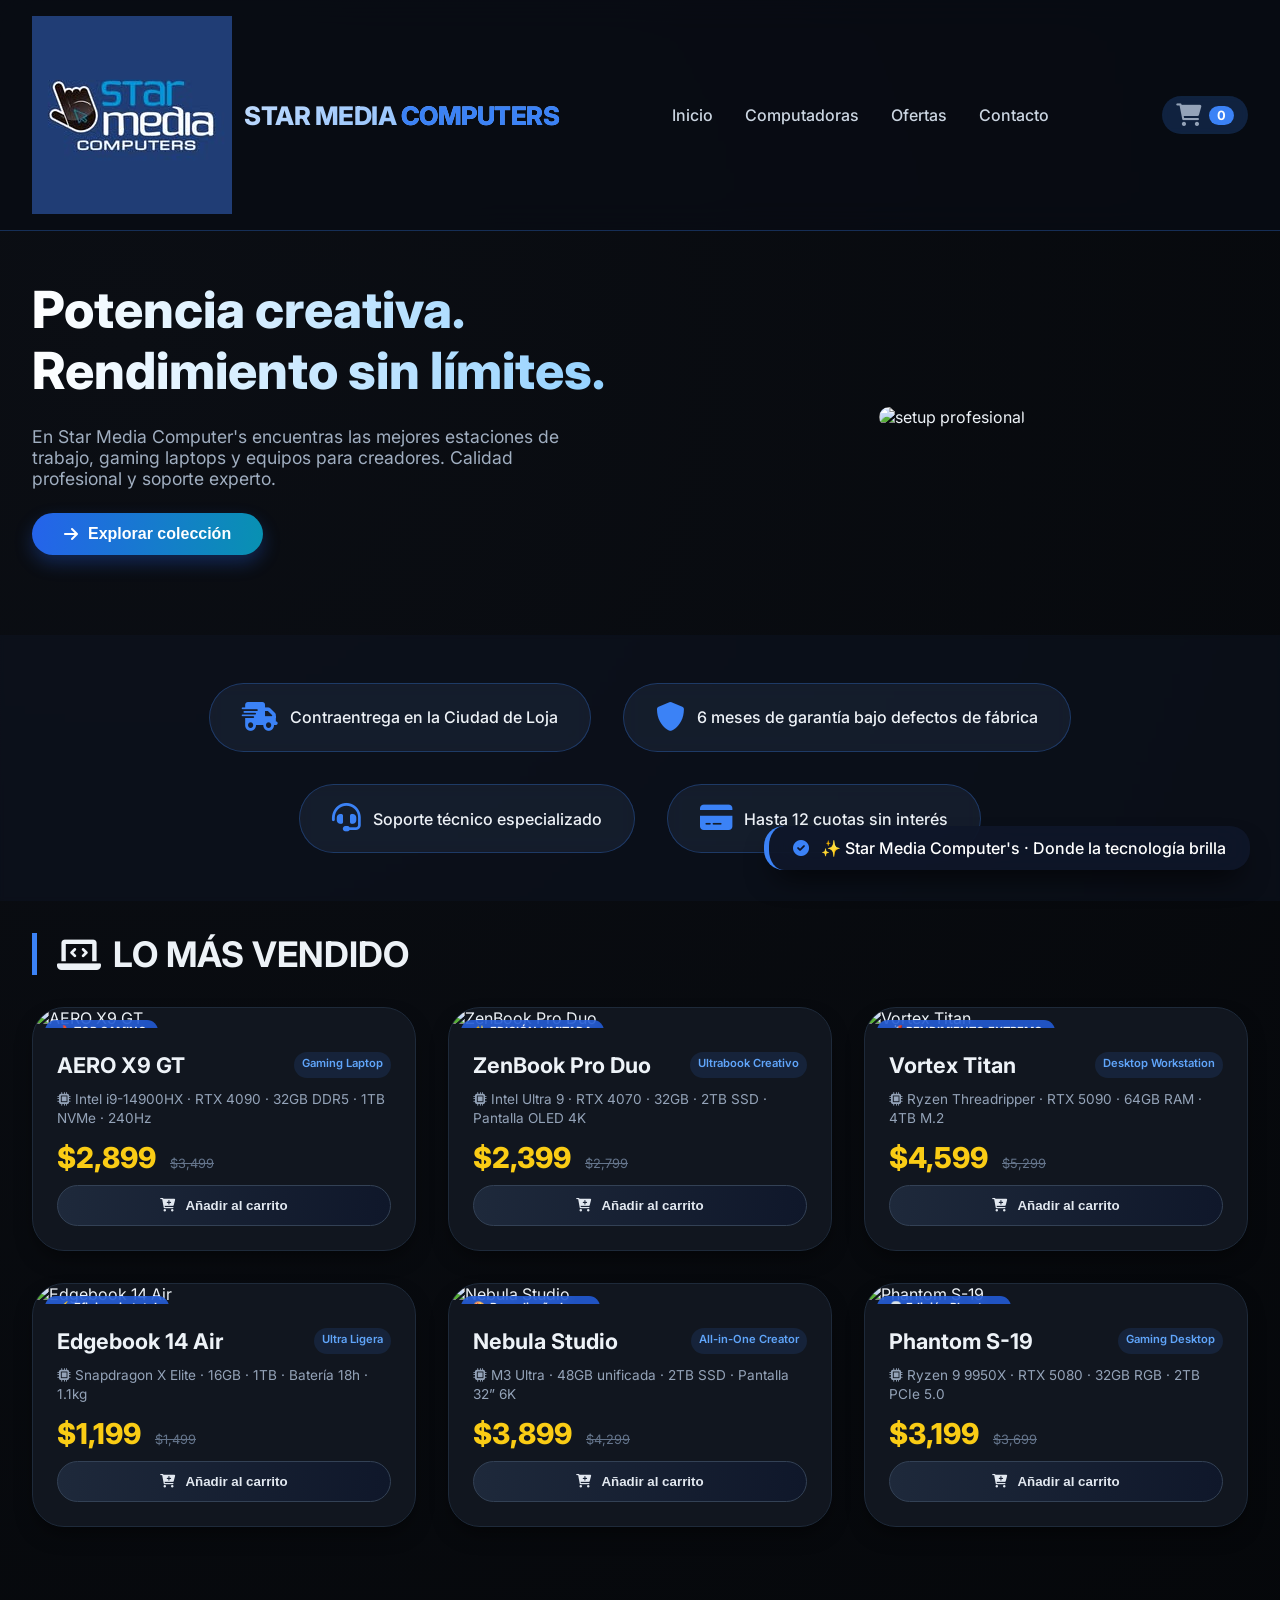
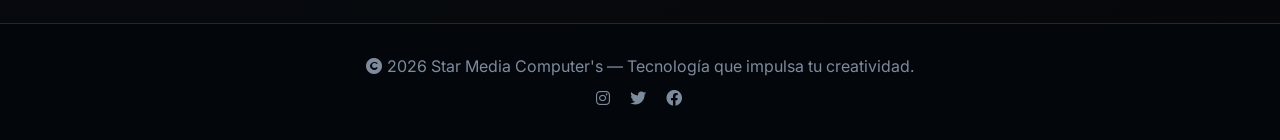
==== index.html @ 1210629a "Add files via upload" ====
<!DOCTYPE html>
<html lang="es">
<head>
    <meta charset="UTF-8">
    <meta name="viewport" content="width=device-width, initial-scale=1.0, user-scalable=yes">
    <title>Star Media Computer's | Tienda de alto rendimiento</title>
    <!-- Google Fonts + Font Awesome 6 -->
    <link rel="preconnect" href="https://fonts.googleapis.com">
    <link rel="preconnect" href="https://fonts.gstatic.com" crossorigin>
    <link href="https://fonts.googleapis.com/css2?family=Inter:opsz,wght@14..32,300;14..32,400;14..32,500;14..32,600;14..32,700;14..32,800&display=swap" rel="stylesheet">
    <link rel="stylesheet" href="https://cdnjs.cloudflare.com/ajax/libs/font-awesome/6.0.0-beta3/css/all.min.css">
    <style>
        * {
            margin: 0;
            padding: 0;
            box-sizing: border-box;
        }

        body {
            font-family: 'Inter', sans-serif;
            background: radial-gradient(circle at 10% 20%, #0B0E14, #05070a);
            color: #EDF2F7;
            scroll-behavior: smooth;
        }

        ::-webkit-scrollbar {
            width: 8px;
        }
        ::-webkit-scrollbar-track {
            background: #10141c;
        }
        ::-webkit-scrollbar-thumb {
            background: #3b82f6;
            border-radius: 12px;
        }

        /* header glassmorph */
        .header {
            position: sticky;
            top: 0;
            z-index: 100;
            backdrop-filter: blur(16px);
            background: rgba(8, 12, 20, 0.75);
            border-bottom: 1px solid rgba(59, 130, 246, 0.3);
            padding: 1rem 2rem;
            display: flex;
            justify-content: space-between;
            align-items: center;
            flex-wrap: wrap;
            gap: 1rem;
        }

        .logo {
            display: flex;
            align-items: center;
            gap: 12px;
            font-size: 1.6rem;
            font-weight: 800;
            letter-spacing: -0.5px;
            background: linear-gradient(135deg, #FFFFFF, #60A5FA);
            -webkit-background-clip: text;
            background-clip: text;
            color: transparent;
        }
        .logo i {
            background: none;
            -webkit-background-clip: unset;
            background-clip: unset;
            color: #fbbf24;
            font-size: 2rem;
        }

        .nav-links {
            display: flex;
            gap: 2rem;
            font-weight: 500;
        }
        .nav-links a {
            color: #CBD5E1;
            text-decoration: none;
            transition: 0.2s;
            font-size: 1rem;
        }
        .nav-links a:hover {
            color: #60A5FA;
        }

        .cart-icon {
            position: relative;
            cursor: pointer;
            background: rgba(59,130,246,0.2);
            padding: 8px 14px;
            border-radius: 40px;
            backdrop-filter: blur(4px);
            transition: all 0.2s;
            display: flex;
            align-items: center;
            gap: 8px;
        }
        .cart-icon i {
            font-size: 1.4rem;
            color: #94a3b8;
        }
        .cart-count {
            background: #3b82f6;
            color: white;
            font-weight: bold;
            border-radius: 30px;
            padding: 2px 8px;
            font-size: 0.8rem;
            min-width: 24px;
            text-align: center;
        }
        .cart-icon:hover {
            background: rgba(59,130,246,0.4);
        }

        /* hero section */
        .hero {
            display: flex;
            flex-wrap: wrap;
            align-items: center;
            justify-content: space-between;
            padding: 3rem 2rem 4rem;
            max-width: 1400px;
            margin: 0 auto;
            gap: 2rem;
        }
        .hero-text {
            flex: 1;
            min-width: 280px;
        }
        .hero-text h1 {
            font-size: 3.2rem;
            font-weight: 800;
            line-height: 1.2;
            background: linear-gradient(to right, #FFFFFF, #90d0ff);
            -webkit-background-clip: text;
            background-clip: text;
            color: transparent;
        }
        .hero-text p {
            font-size: 1.1rem;
            color: #A0AEC0;
            margin: 1.5rem 0;
            max-width: 550px;
        }
        .btn-primary {
            background: linear-gradient(95deg, #2563eb, #0891b2);
            border: none;
            padding: 12px 32px;
            font-weight: 600;
            border-radius: 40px;
            color: white;
            font-size: 1rem;
            cursor: pointer;
            transition: transform 0.2s, box-shadow 0.2s;
            box-shadow: 0 8px 18px rgba(37,99,235,0.3);
            display: inline-flex;
            align-items: center;
            gap: 10px;
        }
        .btn-primary:hover {
            transform: translateY(-2px);
            box-shadow: 0 15px 25px -8px #1e40af;
        }
        .hero-image {
            flex: 1;
            text-align: center;
        }
        .hero-image img {
            max-width: 100%;
            filter: drop-shadow(0 20px 25px -10px rgba(0,0,0,0.5));
            border-radius: 30px;
        }

        /* features */
        .features {
            display: flex;
            flex-wrap: wrap;
            justify-content: center;
            gap: 2rem;
            padding: 3rem 2rem;
            background: rgba(15, 23, 42, 0.4);
            backdrop-filter: blur(2px);
            margin-top: 1rem;
        }
        .feature-card {
            background: rgba(30, 41, 59, 0.5);
            padding: 1.2rem 2rem;
            border-radius: 60px;
            display: flex;
            align-items: center;
            gap: 12px;
            font-weight: 500;
            backdrop-filter: blur(8px);
            border: 1px solid rgba(59,130,246,0.3);
        }
        .feature-card i {
            font-size: 1.8rem;
            color: #3b82f6;
        }

        /* productos grid */
        .products-section {
            padding: 2rem 2rem 4rem;
            max-width: 1400px;
            margin: 0 auto;
        }
        .section-title {
            font-size: 2.2rem;
            font-weight: 700;
            margin-bottom: 2rem;
            display: flex;
            align-items: center;
            gap: 12px;
            border-left: 5px solid #3b82f6;
            padding-left: 20px;
        }
        .product-grid {
            display: grid;
            grid-template-columns: repeat(auto-fill, minmax(290px, 1fr));
            gap: 2rem;
        }
        .product-card {
            background: #11161f;
            border-radius: 32px;
            overflow: hidden;
            transition: all 0.3s ease;
            border: 1px solid #1e2a3a;
            backdrop-filter: blur(2px);
            box-shadow: 0 10px 20px -5px rgba(0,0,0,0.5);
        }
        .product-card:hover {
            transform: translateY(-8px);
            border-color: #3b82f6;
            box-shadow: 0 25px 35px -12px #0f172a;
        }
        .product-img {
            width: 100%;
            height: 210px;
            object-fit: cover;
            transition: transform 0.5s;
        }
        .product-card:hover .product-img {
            transform: scale(1.03);
        }
        .product-info {
            padding: 1.5rem;
        }
        .product-title {
            font-size: 1.35rem;
            font-weight: 700;
            margin-bottom: 0.5rem;
            display: flex;
            justify-content: space-between;
        }
        .badge {
            background: #3b82f620;
            color: #60a5fa;
            font-size: 0.7rem;
            padding: 4px 8px;
            border-radius: 40px;
            font-weight: 600;
        }
        .specs {
            font-size: 0.85rem;
            color: #94a3b8;
            margin: 12px 0;
            line-height: 1.4;
        }
        .price {
            font-size: 1.8rem;
            font-weight: 800;
            color: #facc15;
            margin: 10px 0;
        }
        .price small {
            font-size: 0.8rem;
            color: #64748b;
            text-decoration: line-through;
            margin-left: 8px;
            font-weight: 400;
        }
        .btn-add {
            width: 100%;
            background: linear-gradient(95deg, #1e293b, #0f172a);
            border: 1px solid #334155;
            color: #e2e8f0;
            padding: 12px;
            border-radius: 40px;
            font-weight: 600;
            cursor: pointer;
            transition: 0.2s;
            display: flex;
            align-items: center;
            justify-content: center;
            gap: 10px;
        }
        .btn-add:hover {
            background: #2563eb;
            border-color: #3b82f6;
            color: white;
            transform: scale(0.98);
        }
        footer {
            background: #03060b;
            text-align: center;
            padding: 2rem;
            border-top: 1px solid #1e293b;
            margin-top: 2rem;
            color: #7e8b9c;
        }
        
        /* MODAL CARRITO */
        .cart-modal {
            display: none;
            position: fixed;
            top: 0;
            right: 0;
            width: 100%;
            height: 100%;
            background-color: rgba(0,0,0,0.7);
            backdrop-filter: blur(6px);
            z-index: 1000;
            justify-content: flex-end;
            align-items: center;
        }
        .cart-panel {
            background: #0f121f;
            width: 100%;
            max-width: 450px;
            height: 100vh;
            overflow-y: auto;
            padding: 1.8rem;
            box-shadow: -5px 0 25px rgba(0,0,0,0.5);
            border-left: 2px solid #3b82f6;
            display: flex;
            flex-direction: column;
        }
        .cart-header {
            display: flex;
            justify-content: space-between;
            align-items: center;
            border-bottom: 1px solid #2d3a4a;
            padding-bottom: 1rem;
            margin-bottom: 1.5rem;
            font-size: 1.5rem;
            font-weight: 700;
        }
        .cart-header i {
            cursor: pointer;
            font-size: 1.6rem;
            color: #94a3b8;
            transition: 0.2s;
        }
        .cart-header i:hover {
            color: #f87171;
        }
        .cart-items-list {
            flex: 1;
            margin-bottom: 1.5rem;
        }
        .cart-item {
            display: flex;
            justify-content: space-between;
            align-items: center;
            background: #131a24;
            border-radius: 24px;
            padding: 12px;
            margin-bottom: 12px;
            border: 1px solid #2a3a48;
        }
        .cart-item-info h4 {
            font-size: 1rem;
            margin-bottom: 4px;
        }
        .cart-item-info p {
            font-size: 0.8rem;
            color: #facc15;
            font-weight: bold;
        }
        .cart-item-actions {
            display: flex;
            align-items: center;
            gap: 12px;
        }
        .remove-item {
            background: #1e2a3a;
            border: none;
            color: #f87171;
            cursor: pointer;
            font-size: 1.1rem;
            padding: 6px 10px;
            border-radius: 30px;
            transition: 0.2s;
        }
        .remove-item:hover {
            background: #4a1e2c;
            color: #ff9f9f;
        }
        .cart-total {
            border-top: 2px solid #2d3e5a;
            padding-top: 1rem;
            font-size: 1.4rem;
            font-weight: 700;
            display: flex;
            justify-content: space-between;
            margin-bottom: 1.5rem;
        }
        .checkout-btn {
            background: linear-gradient(95deg, #2563eb, #0891b2);
            border: none;
            padding: 14px;
            border-radius: 40px;
            font-weight: bold;
            font-size: 1rem;
            color: white;
            cursor: pointer;
            width: 100%;
            transition: 0.2s;
            display: flex;
            justify-content: center;
            gap: 8px;
        }
        .checkout-btn:hover {
            transform: scale(0.98);
            background: #1e40af;
        }
        .empty-cart-msg {
            text-align: center;
            padding: 2rem;
            color: #7e8b9c;
        }

        .toast-notify {
            position: fixed;
            bottom: 30px;
            right: 30px;
            background: #0f212e;
            backdrop-filter: blur(20px);
            background: rgba(15, 23, 42, 0.9);
            border-left: 5px solid #3b82f6;
            border-radius: 20px;
            padding: 12px 24px;
            color: white;
            font-weight: 500;
            display: flex;
            align-items: center;
            gap: 12px;
            z-index: 1100;
            box-shadow: 0 15px 30px -12px black;
            transform: translateX(400px);
            transition: transform 0.3s ease;
            pointer-events: none;
        }
        .toast-notify.show {
            transform: translateX(0);
        }
        @media (max-width: 700px) {
            .header {
                padding: 1rem;
            }
            .hero-text h1 {
                font-size: 2.2rem;
            }
            .cart-panel {
                width: 100%;
                max-width: 100%;
            }
        }
        .product-card {
            opacity: 0;
            transform: translateY(20px);
            animation: fadeUp 0.5s forwards;
        }
        @keyframes fadeUp {
            to {
                opacity: 1;
                transform: translateY(0);
            }
        }
    </style>
</head>
<body>

<header class="header">
    <div class="logo">
        <img src="img/logo.jpg" alt="logo" class="logo-img">
        <span>STAR MEDIA <span style="color:#3b82f6">COMPUTERS</span></span>
    </div>
    <div class="nav-links">
        <a href="#">Inicio</a>
        <a href="#products">Computadoras</a>
        <a href="#">Ofertas</a>
        <a href="#">Contacto</a>
    </div>
    <div class="cart-icon" id="openCartBtn">
        <i class="fas fa-shopping-cart"></i>
        <span class="cart-count" id="cartCounter">0</span>
    </div>
</header>

<main>
    <div class="hero">
        <div class="hero-text">
            <h1>Potencia creativa.<br>Rendimiento sin límites.</h1>
            <p>En Star Media Computer's encuentras las mejores estaciones de trabajo, gaming laptops y equipos para creadores. Calidad profesional y soporte experto.</p>
            <button class="btn-primary" id="exploreBtn"><i class="fas fa-arrow-right"></i> Explorar colección</button>
        </div>
        <div class="hero-image">
            <img src="https://images.unsplash.com/photo-1587831990711-23ca6441447b?w=600&h=400&fit=crop" alt="setup profesional">
        </div>
    </div>

    <div class="features">
        <div class="feature-card"><i class="fas fa-truck-fast"></i> Contraentrega en la Ciudad de Loja </div>
        <div class="feature-card"><i class="fas fa-shield-alt"></i> 6 meses de garantía bajo defectos de fábrica</div>
        <div class="feature-card"><i class="fas fa-headset"></i> Soporte técnico especializado</div>
        <div class="feature-card"><i class="fas fa-credit-card"></i> Hasta 12 cuotas sin interés</div>
    </div>

    <div class="products-section" id="products">
        <div class="section-title">
            <i class="fas fa-laptop-code"></i> 
            <span>LO MÁS VENDIDO</span>
        </div>
        <div class="product-grid" id="productGrid"></div>
    </div>
</main>

<footer>
    <p><i class="fas fa-copyright"></i> 2026 Star Media Computer's — Tecnología que impulsa tu creatividad.</p>
    <div style="margin-top: 12px; letter-spacing: 2px;">
        <i class="fab fa-instagram"></i> <i class="fab fa-twitter"></i> <i class="fab fa-facebook"></i>
    </div>
</footer>

<!-- Modal carrito -->
<div id="cartModal" class="cart-modal">
    <div class="cart-panel">
        <div class="cart-header">
            <span><i class="fas fa-shopping-bag"></i> Mi Carrito</span>
            <i class="fas fa-times" id="closeCartBtn"></i>
        </div>
        <div id="cartItemsContainer" class="cart-items-list">
            <!-- items dinámicos -->
            <div class="empty-cart-msg">🛒 Tu carrito está vacío</div>
        </div>
        <div class="cart-total">
            <span>Total:</span>
            <span id="cartTotalAmount">$0</span>
        </div>
        <button class="checkout-btn" id="checkoutBtn"><i class="fas fa-credit-card"></i> Finalizar compra</button>
    </div>
</div>

<div id="toastMsg" class="toast-notify">
    <i class="fas fa-check-circle" style="color:#3b82f6"></i>
    <span id="toastText">Producto añadido</span>
</div>

<script>
    // Catálogo de productos
    const products = [
        {
            id: 1,
            name: "AERO X9 GT",
            category: "Gaming Laptop",
            specs: "Intel i9-14900HX · RTX 4090 · 32GB DDR5 · 1TB NVMe · 240Hz",
            price: 2899,
            oldPrice: 3499,
            image: "https://images.unsplash.com/photo-1603302576837-37561b2e2302?w=400&h=260&fit=crop",
            badge: "🔥 TOP GAMING"
        },
        {
            id: 2,
            name: "ZenBook Pro Duo",
            category: "Ultrabook Creativo",
            specs: "Intel Ultra 9 · RTX 4070 · 32GB · 2TB SSD · Pantalla OLED 4K",
            price: 2399,
            oldPrice: 2799,
            image: "https://images.unsplash.com/photo-1531297484001-80022131f5a1?w=400&h=260&fit=crop",
            badge: "✨ EDICIÓN LIMITADA"
        },
        {
            id: 3,
            name: "Vortex Titan",
            category: "Desktop Workstation",
            specs: "Ryzen Threadripper · RTX 5090 · 64GB RAM · 4TB M.2",
            price: 4599,
            oldPrice: 5299,
            image: "https://images.unsplash.com/photo-1587202372775-e229f172b9d7?w=400&h=260&fit=crop",
            badge: "🚀 RENDIMIENTO EXTREMO"
        },
        {
            id: 4,
            name: "Edgebook 14 Air",
            category: "Ultra Ligera",
            specs: "Snapdragon X Elite · 16GB · 1TB · Batería 18h · 1.1kg",
            price: 1199,
            oldPrice: 1499,
            image: "https://images.unsplash.com/photo-1541807084-5c52b6b3adef?w=400&h=260&fit=crop",
            badge: "⚡ Eficiencia total"
        },
        {
            id: 5,
            name: "Nebula Studio",
            category: "All-in-One Creator",
            specs: "M3 Ultra · 48GB unificada · 2TB SSD · Pantalla 32” 6K",
            price: 3899,
            oldPrice: 4299,
            image: "https://images.unsplash.com/photo-1587831990711-23ca6441447b?w=400&h=260&fit=crop",
            badge: "🎨 Para diseñadores"
        },
        {
            id: 6,
            name: "Phantom S-19",
            category: "Gaming Desktop",
            specs: "Ryzen 9 9950X · RTX 5080 · 32GB RGB · 2TB PCIe 5.0",
            price: 3199,
            oldPrice: 3699,
            image: "https://images.unsplash.com/photo-1593640408182-31c70c8268f5?w=400&h=260&fit=crop",
            badge: "💀 Edición Phantom"
        }
    ];

    let cart = []; // cada item: { id, name, price, quantity (si se desea, pero usamos 1 por clic)}
    let cartCount = 0;
    let cartTotal = 0;

    // Elementos
    const cartCounterSpan = document.getElementById('cartCounter');
    const productGrid = document.getElementById('productGrid');
    const cartModal = document.getElementById('cartModal');
    const openCartBtn = document.getElementById('openCartBtn');
    const closeCartBtn = document.getElementById('closeCartBtn');
    const cartItemsContainer = document.getElementById('cartItemsContainer');
    const cartTotalAmountSpan = document.getElementById('cartTotalAmount');
    const toastDiv = document.getElementById('toastMsg');
    const toastTextSpan = document.getElementById('toastText');
    let toastTimeout = null;

    function showToast(message, isError = false) {
        if(toastTimeout) clearTimeout(toastTimeout);
        toastTextSpan.innerText = message;
        toastDiv.classList.add('show');
        if(isError) toastDiv.style.borderLeftColor = "#f97316";
        else toastDiv.style.borderLeftColor = "#3b82f6";
        toastTimeout = setTimeout(() => toastDiv.classList.remove('show'), 2200);
    }

    function updateCartUI() {
        cartCounterSpan.innerText = cartCount;
        // actualizar total y contador del modal
        recalcCartTotals();
        renderCartModal();
    }

    function recalcCartTotals() {
        cartTotal = cart.reduce((sum, item) => sum + item.price, 0);
        cartCount = cart.length;
        cartCounterSpan.innerText = cartCount;
        if(cartTotalAmountSpan) cartTotalAmountSpan.innerText = `$${cartTotal.toLocaleString()}`;
    }

    function addToCart(product) {
        // agregar item con estructura simple
        cart.push({
            id: product.id,
            name: product.name,
            price: product.price,
        });
        recalcCartTotals();
        renderCartModal();
        showToast(`➕ ${product.name} agregado al carrito · $${product.price} USD`);
        // animación en contador
        cartCounterSpan.style.transform = "scale(1.2)";
        setTimeout(() => { if(cartCounterSpan) cartCounterSpan.style.transform = ""; }, 200);
    }

    function removeFromCart(index) {
        const removed = cart[index];
        cart.splice(index, 1);
        recalcCartTotals();
        renderCartModal();
        showToast(`❌ ${removed.name} eliminado del carrito`, false);
    }

    function renderCartModal() {
        if(!cartItemsContainer) return;
        if(cart.length === 0) {
            cartItemsContainer.innerHTML = `<div class="empty-cart-msg">🛒 Tu carrito está vacío<br>¡Agrega productos increíbles!</div>`;
            cartTotalAmountSpan.innerText = "$0";
            return;
        }
        let html = '';
        cart.forEach((item, idx) => {
            html += `
                <div class="cart-item">
                    <div class="cart-item-info">
                        <h4>${item.name}</h4>
                        <p>$${item.price.toLocaleString()}</p>
                    </div>
                    <div class="cart-item-actions">
                        <button class="remove-item" data-index="${idx}"><i class="fas fa-trash-alt"></i></button>
                    </div>
                </div>
            `;
        });
        cartItemsContainer.innerHTML = html;
        cartTotalAmountSpan.innerText = `$${cartTotal.toLocaleString()}`;
        // asignar eventos a botones eliminar
        document.querySelectorAll('.remove-item').forEach(btn => {
            btn.addEventListener('click', (e) => {
                const index = parseInt(btn.getAttribute('data-index'));
                if(!isNaN(index)) removeFromCart(index);
            });
        });
    }

    function openCart() {
        cartModal.style.display = 'flex';
        renderCartModal();
    }
    function closeCart() {
        cartModal.style.display = 'none';
    }

    function checkout() {
        if(cart.length === 0) {
            showToast("🛍️ No hay productos en el carrito", true);
            return;
        }
        const totalMsg = cartTotal.toLocaleString();
        showToast(`🎉 ¡Gracias por tu compra en Star Media Computer's! Total: $${totalMsg} USD. Te contactaremos.`, false);
        // vaciar carrito
        cart = [];
        recalcCartTotals();
        renderCartModal();
        closeCart();
    }

    // Renderizar productos
    function renderProducts() {
        if(!productGrid) return;
        productGrid.innerHTML = '';
        products.forEach((prod, idx) => {
            const card = document.createElement('div');
            card.className = 'product-card';
            card.style.animationDelay = `${idx * 0.05}s`;
            card.innerHTML = `
                <div style="overflow:hidden; position:relative;">
                    <img class="product-img" src="${prod.image}" alt="${prod.name}" loading="lazy">
                    <span style="position:absolute; top:12px; left:12px; background:#2563ebcc; backdrop-filter:blur(4px); padding:4px 12px; border-radius:30px; font-size:0.7rem; font-weight:bold;">${prod.badge}</span>
                </div>
                <div class="product-info">
                    <div class="product-title">
                        ${prod.name}
                        <span class="badge">${prod.category}</span>
                    </div>
                    <div class="specs">
                        <i class="fas fa-microchip"></i> ${prod.specs}
                    </div>
                    <div class="price">
                        $${prod.price.toLocaleString()} <small>$${prod.oldPrice.toLocaleString()}</small>
                    </div>
                    <button class="btn-add" data-id="${prod.id}">
                        <i class="fas fa-cart-plus"></i> Añadir al carrito
                    </button>
                </div>
            `;
            productGrid.appendChild(card);
        });
        document.querySelectorAll('.btn-add').forEach(btn => {
            btn.addEventListener('click', (e) => {
                const productId = parseInt(btn.getAttribute('data-id'));
                const product = products.find(p => p.id === productId);
                if(product) addToCart(product);
                btn.style.transform = "scale(0.96)";
                setTimeout(() => { btn.style.transform = ""; }, 150);
            });
        });
    }

    // Eventos
    openCartBtn.addEventListener('click', openCart);
    closeCartBtn.addEventListener('click', closeCart);
    document.getElementById('checkoutBtn')?.addEventListener('click', checkout);
    // Cerrar modal al hacer clic fuera del panel (en el fondo)
    cartModal.addEventListener('click', (e) => {
        if(e.target === cartModal) closeCart();
    });

    document.getElementById('exploreBtn')?.addEventListener('click', () => {
        document.getElementById('products')?.scrollIntoView({ behavior: 'smooth', block: 'start' });
        showToast("🌟 Descubre nuestras PCs de alto rendimiento", false);
    });

    renderProducts();
    recalcCartTotals();
    renderCartModal();

    // bienvenida
    setTimeout(() => {
        showToast("✨ Star Media Computer's · Donde la tecnología brilla", false);
    }, 800);
</script>
</body>
</html>
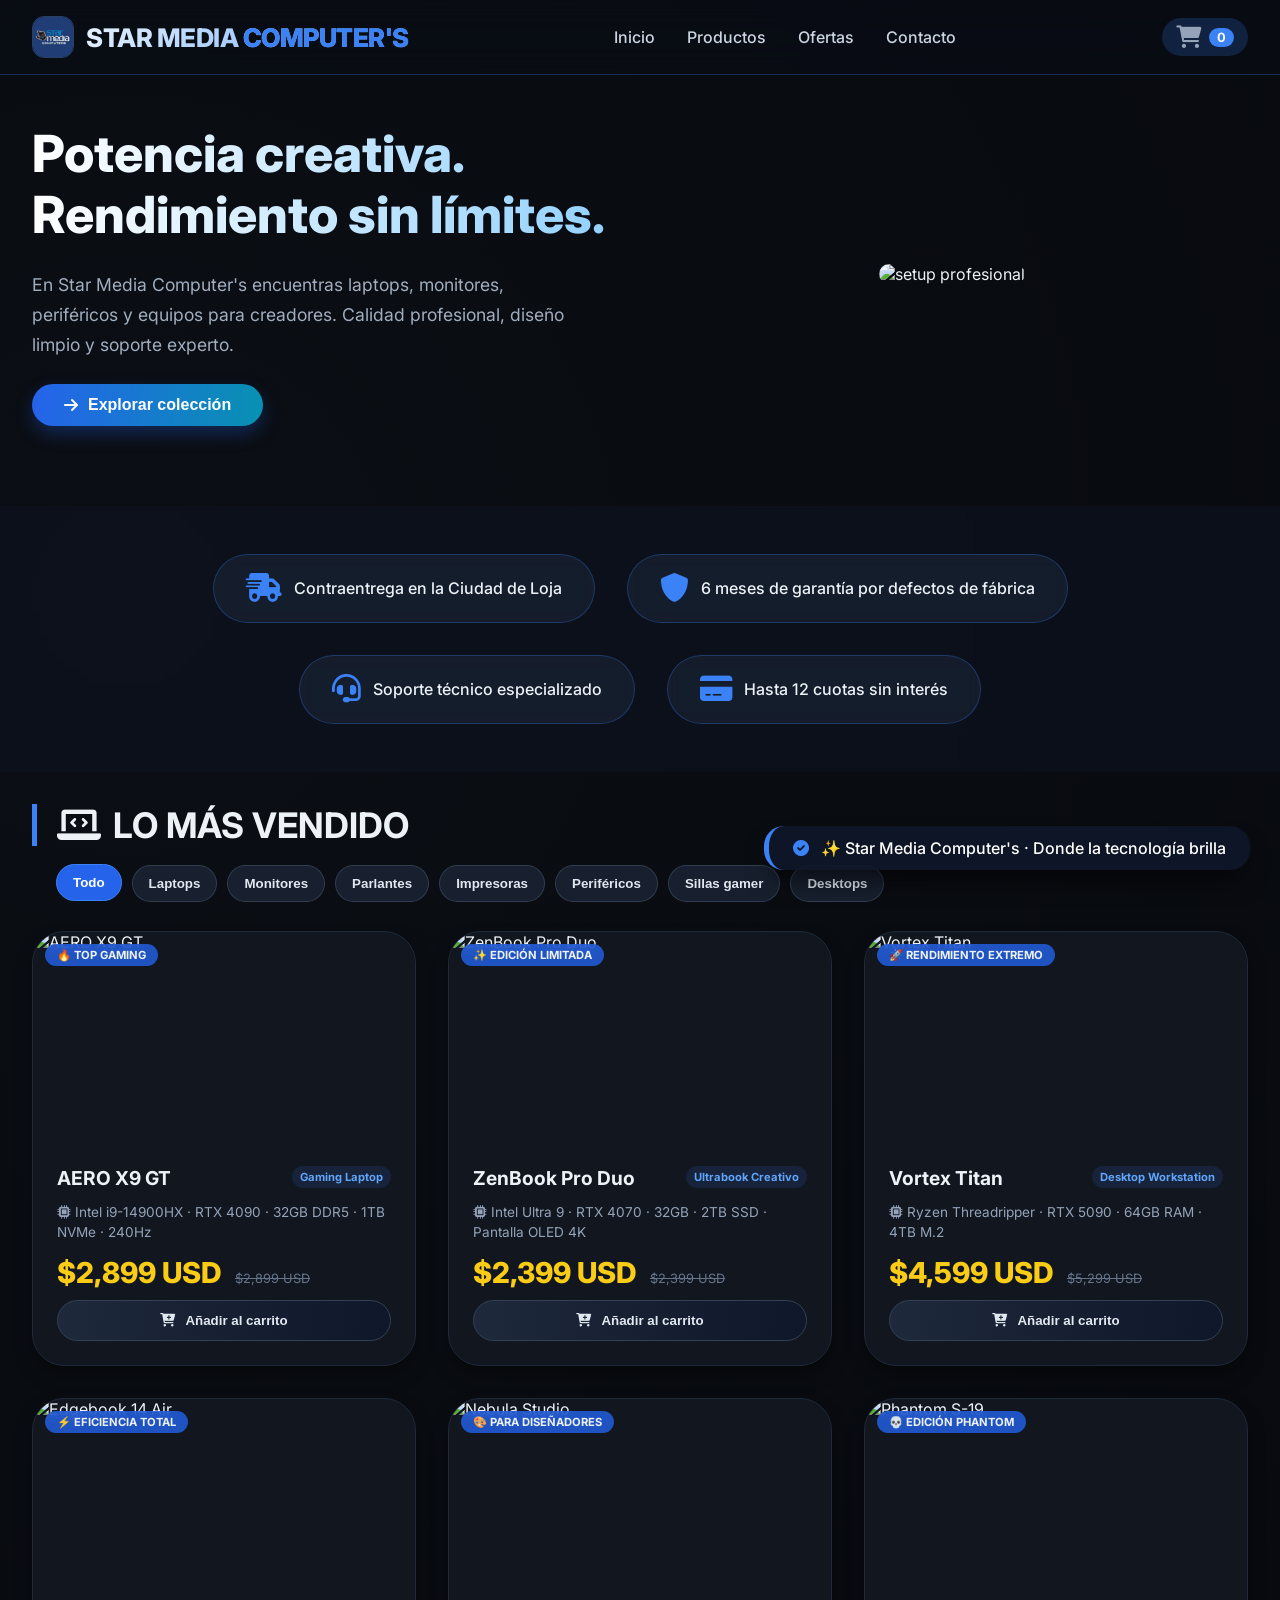
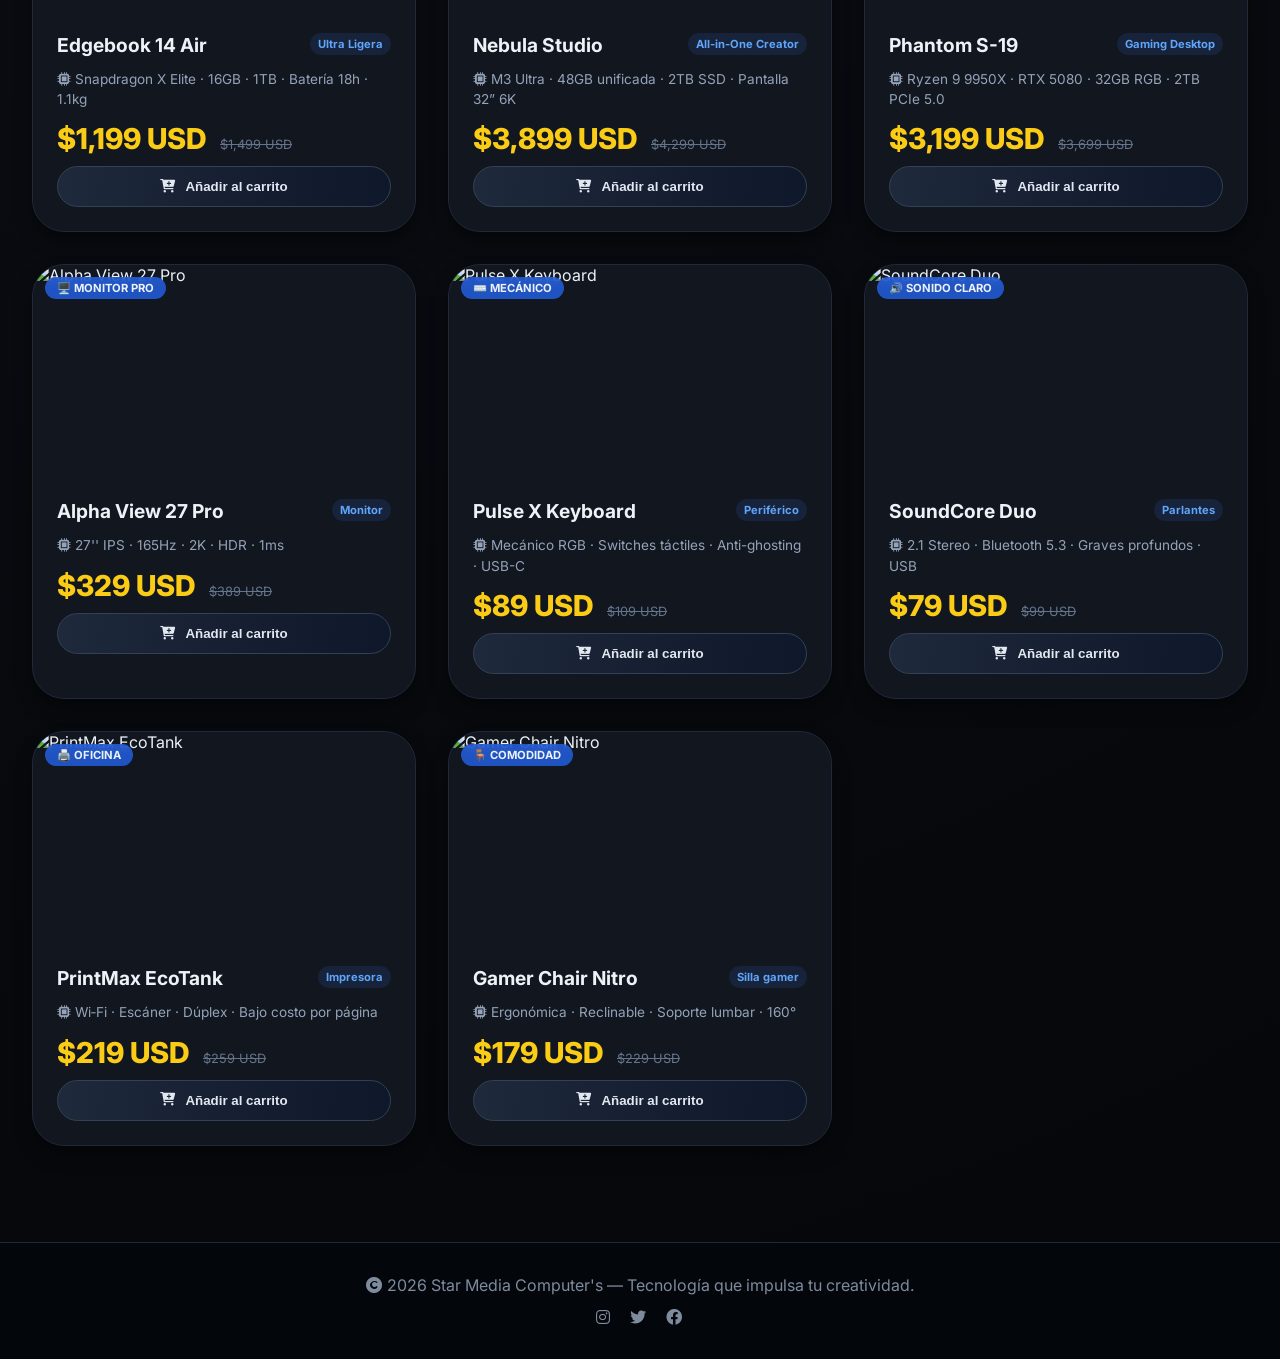
==== commit 940cbfba: "Add files via upload" ====
--- a/index.html
+++ b/index.html
@@ -3,12 +3,16 @@
 <head>
     <meta charset="UTF-8">
     <meta name="viewport" content="width=device-width, initial-scale=1.0, user-scalable=yes">
+    <meta name="description" content="Venta de computadoras gamer, laptops, monitores, periféricos y estaciones de trabajo en Ecuador. Star Media Computer's.">
+    <meta name="keywords" content="computadoras, laptops, gaming, monitores, periféricos, sillas gamer, Ecuador, tecnología">
+    <meta name="author" content="Star Media Computer's">
     <title>Star Media Computer's | Tienda de alto rendimiento</title>
-    <!-- Google Fonts + Font Awesome 6 -->
+
     <link rel="preconnect" href="https://fonts.googleapis.com">
     <link rel="preconnect" href="https://fonts.gstatic.com" crossorigin>
     <link href="https://fonts.googleapis.com/css2?family=Inter:opsz,wght@14..32,300;14..32,400;14..32,500;14..32,600;14..32,700;14..32,800&display=swap" rel="stylesheet">
     <link rel="stylesheet" href="https://cdnjs.cloudflare.com/ajax/libs/font-awesome/6.0.0-beta3/css/all.min.css">
+
     <style>
         * {
             margin: 0;
@@ -16,11 +20,14 @@
             box-sizing: border-box;
         }
 
+        html {
+            scroll-behavior: smooth;
+        }
+
         body {
             font-family: 'Inter', sans-serif;
             background: radial-gradient(circle at 10% 20%, #0B0E14, #05070a);
             color: #EDF2F7;
-            scroll-behavior: smooth;
         }
 
         ::-webkit-scrollbar {
@@ -34,7 +41,6 @@
             border-radius: 12px;
         }
 
-        /* header glassmorph */
         .header {
             position: sticky;
             top: 0;
@@ -62,18 +68,19 @@
             background-clip: text;
             color: transparent;
         }
-        .logo i {
-            background: none;
-            -webkit-background-clip: unset;
-            background-clip: unset;
-            color: #fbbf24;
-            font-size: 2rem;
+        .logo img {
+            width: 42px;
+            height: 42px;
+            border-radius: 12px;
+            object-fit: cover;
+            border: 1px solid rgba(96, 165, 250, 0.35);
         }
 
         .nav-links {
             display: flex;
             gap: 2rem;
             font-weight: 500;
+            flex-wrap: wrap;
         }
         .nav-links a {
             color: #CBD5E1;
@@ -84,6 +91,10 @@
         .nav-links a:hover {
             color: #60A5FA;
         }
+        .nav-links a.active {
+    color: #3b82f6;
+    border-bottom: 2px solid #3b82f6;
+}
 
         .cart-icon {
             position: relative;
@@ -96,6 +107,7 @@
             display: flex;
             align-items: center;
             gap: 8px;
+            user-select: none;
         }
         .cart-icon i {
             font-size: 1.4rem;
@@ -115,7 +127,6 @@
             background: rgba(59,130,246,0.4);
         }
 
-        /* hero section */
         .hero {
             display: flex;
             flex-wrap: wrap;
@@ -144,6 +155,7 @@
             color: #A0AEC0;
             margin: 1.5rem 0;
             max-width: 550px;
+            line-height: 1.7;
         }
         .btn-primary {
             background: linear-gradient(95deg, #2563eb, #0891b2);
@@ -174,7 +186,6 @@
             border-radius: 30px;
         }
 
-        /* features */
         .features {
             display: flex;
             flex-wrap: wrap;
@@ -201,7 +212,6 @@
             color: #3b82f6;
         }
 
-        /* productos grid */
         .products-section {
             padding: 2rem 2rem 4rem;
             max-width: 1400px;
@@ -210,13 +220,39 @@
         .section-title {
             font-size: 2.2rem;
             font-weight: 700;
-            margin-bottom: 2rem;
+            margin-bottom: 1.2rem;
             display: flex;
             align-items: center;
             gap: 12px;
             border-left: 5px solid #3b82f6;
             padding-left: 20px;
         }
+
+        .categories {
+            display: flex;
+            flex-wrap: wrap;
+            gap: 10px;
+            margin-bottom: 1.8rem;
+            padding-left: 24px;
+        }
+        .category-btn {
+            background: rgba(30, 41, 59, 0.7);
+            border: 1px solid rgba(51, 65, 85, 0.9);
+            color: #e2e8f0;
+            padding: 10px 16px;
+            border-radius: 999px;
+            cursor: pointer;
+            transition: 0.2s;
+            font-weight: 600;
+        }
+        .category-btn:hover,
+        .category-btn.active {
+            background: #2563eb;
+            border-color: #3b82f6;
+            color: #fff;
+            transform: translateY(-1px);
+        }
+
         .product-grid {
             display: grid;
             grid-template-columns: repeat(auto-fill, minmax(290px, 1fr));
@@ -230,6 +266,10 @@
             border: 1px solid #1e2a3a;
             backdrop-filter: blur(2px);
             box-shadow: 0 10px 20px -5px rgba(0,0,0,0.5);
+            opacity: 0;
+            transform: translateY(20px);
+            animation: fadeUp 0.5s forwards;
+            cursor: pointer;
         }
         .product-card:hover {
             transform: translateY(-8px);
@@ -241,6 +281,7 @@
             height: 210px;
             object-fit: cover;
             transition: transform 0.5s;
+            display: block;
         }
         .product-card:hover .product-img {
             transform: scale(1.03);
@@ -249,25 +290,28 @@
             padding: 1.5rem;
         }
         .product-title {
-            font-size: 1.35rem;
+            font-size: 1.2rem;
             font-weight: 700;
             margin-bottom: 0.5rem;
             display: flex;
             justify-content: space-between;
+            gap: 10px;
+            align-items: flex-start;
         }
         .badge {
             background: #3b82f620;
             color: #60a5fa;
             font-size: 0.7rem;
             padding: 4px 8px;
-            border-radius: 40px;
-            font-weight: 600;
+            border-radius: 999px;
+            font-weight: 700;
+            white-space: nowrap;
         }
         .specs {
             font-size: 0.85rem;
             color: #94a3b8;
             margin: 12px 0;
-            line-height: 1.4;
+            line-height: 1.5;
         }
         .price {
             font-size: 1.8rem;
@@ -303,6 +347,7 @@
             color: white;
             transform: scale(0.98);
         }
+
         footer {
             background: #03060b;
             text-align: center;
@@ -311,15 +356,11 @@
             margin-top: 2rem;
             color: #7e8b9c;
         }
-        
-        /* MODAL CARRITO */
+
         .cart-modal {
             display: none;
             position: fixed;
-            top: 0;
-            right: 0;
-            width: 100%;
-            height: 100%;
+            inset: 0;
             background-color: rgba(0,0,0,0.7);
             backdrop-filter: blur(6px);
             z-index: 1000;
@@ -365,6 +406,7 @@
             display: flex;
             justify-content: space-between;
             align-items: center;
+            gap: 12px;
             background: #131a24;
             border-radius: 24px;
             padding: 12px;
@@ -383,14 +425,21 @@
         .cart-item-actions {
             display: flex;
             align-items: center;
-            gap: 12px;
+            gap: 10px;
+            flex-shrink: 0;
+        }
+        .cart-qty {
+            min-width: 30px;
+            text-align: center;
+            font-weight: 700;
+            color: #cbd5e1;
         }
         .remove-item {
             background: #1e2a3a;
             border: none;
             color: #f87171;
             cursor: pointer;
-            font-size: 1.1rem;
+            font-size: 1.05rem;
             padding: 6px 10px;
             border-radius: 30px;
             transition: 0.2s;
@@ -437,8 +486,6 @@
             position: fixed;
             bottom: 30px;
             right: 30px;
-            background: #0f212e;
-            backdrop-filter: blur(20px);
             background: rgba(15, 23, 42, 0.9);
             border-left: 5px solid #3b82f6;
             border-radius: 20px;
@@ -457,6 +504,91 @@
         .toast-notify.show {
             transform: translateX(0);
         }
+
+        .product-detail {
+            display: grid;
+            grid-template-columns: 1.1fr 1fr;
+            gap: 1.5rem;
+            align-items: start;
+        }
+        .product-detail-image {
+            width: 100%;
+            border-radius: 26px;
+            border: 1px solid rgba(59,130,246,0.25);
+            box-shadow: 0 18px 35px -18px rgba(0,0,0,0.8);
+            object-fit: cover;
+        }
+        .product-detail h2 {
+            font-size: 1.8rem;
+            margin-bottom: 0.5rem;
+        }
+        .product-detail .detail-badge {
+            display: inline-block;
+            margin-bottom: 0.8rem;
+            background: rgba(59,130,246,0.14);
+            color: #93c5fd;
+            padding: 6px 10px;
+            border-radius: 999px;
+            font-size: 0.78rem;
+            font-weight: 700;
+        }
+        .product-detail .detail-specs {
+            color: #cbd5e1;
+            line-height: 1.7;
+            margin: 1rem 0;
+            font-size: 0.95rem;
+        }
+        .product-detail .detail-price {
+            font-size: 2rem;
+            font-weight: 800;
+            color: #facc15;
+            margin: 1rem 0 0.4rem;
+        }
+        .product-detail .detail-old {
+            color: #64748b;
+            text-decoration: line-through;
+            margin-left: 10px;
+            font-size: 1rem;
+            font-weight: 500;
+        }
+        .detail-list {
+            margin-top: 1rem;
+            display: grid;
+            gap: 10px;
+        }
+        .detail-chip {
+            background: #131a24;
+            border: 1px solid #263448;
+            border-radius: 18px;
+            padding: 10px 12px;
+            color: #cbd5e1;
+            font-size: 0.92rem;
+        }
+        .detail-actions {
+            display: flex;
+            gap: 10px;
+            margin-top: 1.2rem;
+            flex-wrap: wrap;
+        }
+        .detail-close {
+            background: #1e2a3a;
+            border: 1px solid #334155;
+            color: #e2e8f0;
+            padding: 12px 18px;
+            border-radius: 40px;
+            font-weight: 700;
+            cursor: pointer;
+        }
+        .detail-close:hover {
+            background: #334155;
+        }
+
+        @media (max-width: 900px) {
+            .product-detail {
+                grid-template-columns: 1fr;
+            }
+        }
+
         @media (max-width: 700px) {
             .header {
                 padding: 1rem;
@@ -468,12 +600,39 @@
                 width: 100%;
                 max-width: 100%;
             }
-        }
-        .product-card {
-            opacity: 0;
-            transform: translateY(20px);
-            animation: fadeUp 0.5s forwards;
-        }
+            .categories {
+                padding-left: 0;
+            }
+            .nav-links {
+    width: 100%;
+    justify-content: center;
+    gap: 1rem;
+    font-size: 0.9rem;
+}
+
+.product-title {
+    font-size: 1.1rem;
+}
+
+.price {
+    font-size: 1.4rem;
+}
+
+.btn-add {
+    padding: 10px;
+    font-size: 0.9rem;
+}
+
+/* MODAL PRODUCTO  */
+#productModalContent {
+    flex-direction: column !important;
+}
+
+#productModalContent img {
+    width: 100% !important;
+}
+        }
+
         @keyframes fadeUp {
             to {
                 opacity: 1;
@@ -487,13 +646,13 @@
 <header class="header">
     <div class="logo">
         <img src="img/logo.jpg" alt="logo" class="logo-img">
-        <span>STAR MEDIA <span style="color:#3b82f6">COMPUTERS</span></span>
+        <span>STAR MEDIA <span style="color:#3b82f6">COMPUTER'S</span></span>
     </div>
     <div class="nav-links">
-        <a href="#">Inicio</a>
-        <a href="#products">Computadoras</a>
-        <a href="#">Ofertas</a>
-        <a href="#">Contacto</a>
+        <a href="#" id="inicioBtn">Inicio</a>
+        <a href="#" id="productosBtn">Productos</a>
+        <a href="#" id="ofertasBtn">Ofertas</a>
+        <a href="https://wa.me/593991603927" target="_blank">Contacto</a>
     </div>
     <div class="cart-icon" id="openCartBtn">
         <i class="fas fa-shopping-cart"></i>
@@ -505,7 +664,7 @@
     <div class="hero">
         <div class="hero-text">
             <h1>Potencia creativa.<br>Rendimiento sin límites.</h1>
-            <p>En Star Media Computer's encuentras las mejores estaciones de trabajo, gaming laptops y equipos para creadores. Calidad profesional y soporte experto.</p>
+            <p>En Star Media Computer's encuentras laptops, monitores, periféricos y equipos para creadores. Calidad profesional, diseño limpio y soporte experto.</p>
             <button class="btn-primary" id="exploreBtn"><i class="fas fa-arrow-right"></i> Explorar colección</button>
         </div>
         <div class="hero-image">
@@ -514,17 +673,29 @@
     </div>
 
     <div class="features">
-        <div class="feature-card"><i class="fas fa-truck-fast"></i> Contraentrega en la Ciudad de Loja </div>
-        <div class="feature-card"><i class="fas fa-shield-alt"></i> 6 meses de garantía bajo defectos de fábrica</div>
+        <div class="feature-card"><i class="fas fa-truck-fast"></i> Contraentrega en la Ciudad de Loja</div>
+        <div class="feature-card"><i class="fas fa-shield-alt"></i> 6 meses de garantía por defectos de fábrica</div>
         <div class="feature-card"><i class="fas fa-headset"></i> Soporte técnico especializado</div>
         <div class="feature-card"><i class="fas fa-credit-card"></i> Hasta 12 cuotas sin interés</div>
     </div>
 
     <div class="products-section" id="products">
         <div class="section-title">
-            <i class="fas fa-laptop-code"></i> 
+            <i class="fas fa-laptop-code"></i>
             <span>LO MÁS VENDIDO</span>
         </div>
+
+        <div class="categories" id="categoryBar">
+            <button class="category-btn active" data-filter="all">Todo</button>
+            <button class="category-btn" data-filter="laptops">Laptops</button>
+            <button class="category-btn" data-filter="monitores">Monitores</button>
+            <button class="category-btn" data-filter="parlantes">Parlantes</button>
+            <button class="category-btn" data-filter="impresoras">Impresoras</button>
+            <button class="category-btn" data-filter="perifericos">Periféricos</button>
+            <button class="category-btn" data-filter="sillas">Sillas gamer</button>
+            <button class="category-btn" data-filter="desktops">Desktops</button>
+        </div>
+
         <div class="product-grid" id="productGrid"></div>
     </div>
 </main>
@@ -536,7 +707,6 @@
     </div>
 </footer>
 
-<!-- Modal carrito -->
 <div id="cartModal" class="cart-modal">
     <div class="cart-panel">
         <div class="cart-header">
@@ -544,7 +714,6 @@
             <i class="fas fa-times" id="closeCartBtn"></i>
         </div>
         <div id="cartItemsContainer" class="cart-items-list">
-            <!-- items dinámicos -->
             <div class="empty-cart-msg">🛒 Tu carrito está vacío</div>
         </div>
         <div class="cart-total">
@@ -555,39 +724,57 @@
     </div>
 </div>
 
+<div id="productModal" class="cart-modal">
+    <div class="cart-panel" style="max-width: 900px; width: min(900px, 100%); border-left: none; border-right: 2px solid #3b82f6;">
+        <div class="cart-header">
+            <span><i class="fas fa-box-open"></i> Detalle del producto</span>
+            <i class="fas fa-times" id="closeProductBtn"></i>
+        </div>
+        <div id="productDetailContainer"></div>
+    </div>
+</div>
+
 <div id="toastMsg" class="toast-notify">
     <i class="fas fa-check-circle" style="color:#3b82f6"></i>
     <span id="toastText">Producto añadido</span>
 </div>
 
 <script>
-    // Catálogo de productos
     const products = [
         {
             id: 1,
+            type: "laptops",
             name: "AERO X9 GT",
             category: "Gaming Laptop",
             specs: "Intel i9-14900HX · RTX 4090 · 32GB DDR5 · 1TB NVMe · 240Hz",
+            description: "Potencia extrema para gaming competitivo, edición pesada y trabajo creativo sin cuello de botella.",
+            features: ["Pantalla 240Hz", "Refrigeración avanzada", "Teclado RGB", "Carga rápida"],
             price: 2899,
-            oldPrice: 3499,
+            oldPrice: 2899,
             image: "https://images.unsplash.com/photo-1603302576837-37561b2e2302?w=400&h=260&fit=crop",
             badge: "🔥 TOP GAMING"
         },
         {
             id: 2,
+            type: "laptops",
             name: "ZenBook Pro Duo",
             category: "Ultrabook Creativo",
             specs: "Intel Ultra 9 · RTX 4070 · 32GB · 2TB SSD · Pantalla OLED 4K",
+            description: "Pensada para diseño, multitarea y productividad seria con doble pantalla y acabado premium.",
+            features: ["OLED 4K", "Doble pantalla", "2TB SSD", "Alto rendimiento"],
             price: 2399,
-            oldPrice: 2799,
+            oldPrice: 2399,
             image: "https://images.unsplash.com/photo-1531297484001-80022131f5a1?w=400&h=260&fit=crop",
             badge: "✨ EDICIÓN LIMITADA"
         },
         {
             id: 3,
+            type: "desktops",
             name: "Vortex Titan",
             category: "Desktop Workstation",
             specs: "Ryzen Threadripper · RTX 5090 · 64GB RAM · 4TB M.2",
+            description: "Una estación de trabajo pensada para cargas extremas, render y producción profesional.",
+            features: ["64GB RAM", "4TB M.2", "Fuente modular", "Enfriamiento premium"],
             price: 4599,
             oldPrice: 5299,
             image: "https://images.unsplash.com/photo-1587202372775-e229f172b9d7?w=400&h=260&fit=crop",
@@ -595,159 +782,302 @@
         },
         {
             id: 4,
+            type: "laptops",
             name: "Edgebook 14 Air",
             category: "Ultra Ligera",
             specs: "Snapdragon X Elite · 16GB · 1TB · Batería 18h · 1.1kg",
+            description: "Ligera, silenciosa y eficiente. Ideal para estudiar, trabajo móvil y jornadas largas.",
+            features: ["18 horas de batería", "1.1 kg", "1TB SSD", "Portabilidad total"],
             price: 1199,
             oldPrice: 1499,
             image: "https://images.unsplash.com/photo-1541807084-5c52b6b3adef?w=400&h=260&fit=crop",
-            badge: "⚡ Eficiencia total"
+            badge: "⚡ EFICIENCIA TOTAL"
         },
         {
             id: 5,
+            type: "desktops",
             name: "Nebula Studio",
             category: "All-in-One Creator",
             specs: "M3 Ultra · 48GB unificada · 2TB SSD · Pantalla 32” 6K",
+            description: "Todo en uno para creadores y diseñadores que quieren potencia con estética limpia.",
+            features: ["Pantalla 6K", "48GB unificada", "2TB SSD", "Diseño minimalista"],
             price: 3899,
             oldPrice: 4299,
             image: "https://images.unsplash.com/photo-1587831990711-23ca6441447b?w=400&h=260&fit=crop",
-            badge: "🎨 Para diseñadores"
+            badge: "🎨 PARA DISEÑADORES"
         },
         {
             id: 6,
+            type: "desktops",
             name: "Phantom S-19",
             category: "Gaming Desktop",
             specs: "Ryzen 9 9950X · RTX 5080 · 32GB RGB · 2TB PCIe 5.0",
+            description: "PC gamer de alto nivel para jugar, transmitir y trabajar con fluidez brutal.",
+            features: ["32GB RGB", "PCIe 5.0", "Gaming extremo", "Estética premium"],
             price: 3199,
             oldPrice: 3699,
             image: "https://images.unsplash.com/photo-1593640408182-31c70c8268f5?w=400&h=260&fit=crop",
-            badge: "💀 Edición Phantom"
+            badge: "💀 EDICIÓN PHANTOM"
+        },
+        {
+            id: 7,
+            type: "monitores",
+            name: "Alpha View 27 Pro",
+            category: "Monitor",
+            specs: "27'' IPS · 165Hz · 2K · HDR · 1ms",
+            description: "Monitor ideal para gaming, edición y uso diario con colores vivos y respuesta rápida.",
+            features: ["2K QHD", "165Hz", "1ms", "HDR"],
+            price: 329,
+            oldPrice: 389,
+            image: "https://images.unsplash.com/photo-1527443224154-c4a3942d3acf?w=400&h=260&fit=crop",
+            badge: "🖥️ MONITOR PRO"
+        },
+        {
+            id: 8,
+            type: "perifericos",
+            name: "Pulse X Keyboard",
+            category: "Periférico",
+            specs: "Mecánico RGB · Switches táctiles · Anti-ghosting · USB-C",
+            description: "Teclado mecánico con sensación premium, retroiluminación y respuesta precisa.",
+            features: ["Switches táctiles", "RGB", "Anti-ghosting", "USB-C"],
+            price: 89,
+            oldPrice: 109,
+            image: "https://images.unsplash.com/photo-1545239351-1141bd82e8a6?w=400&h=260&fit=crop",
+            badge: "⌨️ MECÁNICO"
+        },
+        {
+            id: 9,
+            type: "parlantes",
+            name: "SoundCore Duo",
+            category: "Parlantes",
+            specs: "2.1 Stereo · Bluetooth 5.3 · Graves profundos · USB",
+            description: "Sonido compacto con cuerpo, ideal para escritorio, música y juegos casuales.",
+            features: ["Bluetooth 5.3", "2.1 stereo", "Graves potentes", "Diseño compacto"],
+            price: 79,
+            oldPrice: 99,
+            image: "https://images.unsplash.com/photo-1518441902117-f0a6f2a42a0f?w=400&h=260&fit=crop",
+            badge: "🔊 SONIDO CLARO"
+        },
+        {
+            id: 10,
+            type: "impresoras",
+            name: "PrintMax EcoTank",
+            category: "Impresora",
+            specs: "Wi‑Fi · Escáner · Dúplex · Bajo costo por página",
+            description: "Impresora para hogar y oficina con tanque de tinta y conectividad inalámbrica.",
+            features: ["Wi‑Fi", "Escáner", "Dúplex", "EcoTank"],
+            price: 219,
+            oldPrice: 259,
+            image: "https://images.unsplash.com/photo-1586953208448-b95a79798f07?w=400&h=260&fit=crop",
+            badge: "🖨️ OFICINA"
+        },
+        {
+            id: 11,
+            type: "sillas",
+            name: "Gamer Chair Nitro",
+            category: "Silla gamer",
+            specs: "Ergonómica · Reclinable · Soporte lumbar · 160°",
+            description: "Silla cómoda para largas sesiones frente a la PC, con estilo gamer limpio.",
+            features: ["Ergonómica", "Reclinable 160°", "Soporte lumbar", "Reposabrazos"],
+            price: 179,
+            oldPrice: 229,
+            image: "https://images.unsplash.com/photo-1505843513577-22bb7d21e455?w=400&h=260&fit=crop",
+            badge: "🪑 COMODIDAD"
         }
     ];
 
-    let cart = []; // cada item: { id, name, price, quantity (si se desea, pero usamos 1 por clic)}
-    let cartCount = 0;
-    let cartTotal = 0;
-
-    // Elementos
+    let cart = [];
+    let activeFilter = 'all';
+
     const cartCounterSpan = document.getElementById('cartCounter');
     const productGrid = document.getElementById('productGrid');
     const cartModal = document.getElementById('cartModal');
+    const productModal = document.getElementById('productModal');
     const openCartBtn = document.getElementById('openCartBtn');
     const closeCartBtn = document.getElementById('closeCartBtn');
+    const closeProductBtn = document.getElementById('closeProductBtn');
     const cartItemsContainer = document.getElementById('cartItemsContainer');
     const cartTotalAmountSpan = document.getElementById('cartTotalAmount');
+    const productDetailContainer = document.getElementById('productDetailContainer');
     const toastDiv = document.getElementById('toastMsg');
     const toastTextSpan = document.getElementById('toastText');
+    const categoryBar = document.getElementById('categoryBar');
     let toastTimeout = null;
 
+    function money(value) {
+        return `$${Number(value).toLocaleString()} USD`;
+    }
+
     function showToast(message, isError = false) {
-        if(toastTimeout) clearTimeout(toastTimeout);
+        if (toastTimeout) clearTimeout(toastTimeout);
         toastTextSpan.innerText = message;
         toastDiv.classList.add('show');
-        if(isError) toastDiv.style.borderLeftColor = "#f97316";
-        else toastDiv.style.borderLeftColor = "#3b82f6";
+        toastDiv.style.borderLeftColor = isError ? '#f97316' : '#3b82f6';
         toastTimeout = setTimeout(() => toastDiv.classList.remove('show'), 2200);
     }
 
-    function updateCartUI() {
-        cartCounterSpan.innerText = cartCount;
-        // actualizar total y contador del modal
+    function saveCart() {
+        localStorage.setItem('cart', JSON.stringify(cart));
+    }
+
+    function loadCart() {
+        try {
+            const savedCart = JSON.parse(localStorage.getItem('cart'));
+            if (Array.isArray(savedCart)) cart = savedCart;
+        } catch (e) {
+            cart = [];
+        }
+    }
+
+    function recalcCartTotals() {
+        const total = cart.reduce((sum, item) => sum + (item.price * item.quantity), 0);
+        const count = cart.reduce((sum, item) => sum + item.quantity, 0);
+        cartCounterSpan.innerText = count;
+        cartTotalAmountSpan.innerText = money(total);
+        return { total, count };
+    }
+
+    function addToCart(product) {
+        const existing = cart.find(item => item.id === product.id);
+        if (existing) {
+            existing.quantity += 1;
+        } else {
+            cart.push({
+                id: product.id,
+                name: product.name,
+                price: product.price,
+                quantity: 1
+            });
+        }
+        saveCart();
         recalcCartTotals();
         renderCartModal();
-    }
-
-    function recalcCartTotals() {
-        cartTotal = cart.reduce((sum, item) => sum + item.price, 0);
-        cartCount = cart.length;
-        cartCounterSpan.innerText = cartCount;
-        if(cartTotalAmountSpan) cartTotalAmountSpan.innerText = `$${cartTotal.toLocaleString()}`;
-    }
-
-    function addToCart(product) {
-        // agregar item con estructura simple
-        cart.push({
-            id: product.id,
-            name: product.name,
-            price: product.price,
-        });
-        recalcCartTotals();
-        renderCartModal();
-        showToast(`➕ ${product.name} agregado al carrito · $${product.price} USD`);
-        // animación en contador
-        cartCounterSpan.style.transform = "scale(1.2)";
-        setTimeout(() => { if(cartCounterSpan) cartCounterSpan.style.transform = ""; }, 200);
+        showToast(`➕ ${product.name} agregado al carrito`);
+        cartCounterSpan.style.transform = 'scale(1.2)';
+        setTimeout(() => { cartCounterSpan.style.transform = ''; }, 200);
     }
 
     function removeFromCart(index) {
         const removed = cart[index];
         cart.splice(index, 1);
+        saveCart();
         recalcCartTotals();
         renderCartModal();
-        showToast(`❌ ${removed.name} eliminado del carrito`, false);
+        showToast(`❌ ${removed.name} eliminado del carrito`);
     }
 
     function renderCartModal() {
-        if(!cartItemsContainer) return;
-        if(cart.length === 0) {
+        if (!cartItemsContainer) return;
+
+        if (cart.length === 0) {
             cartItemsContainer.innerHTML = `<div class="empty-cart-msg">🛒 Tu carrito está vacío<br>¡Agrega productos increíbles!</div>`;
-            cartTotalAmountSpan.innerText = "$0";
+            cartTotalAmountSpan.innerText = money(0);
+            cartCounterSpan.innerText = 0;
             return;
         }
-        let html = '';
-        cart.forEach((item, idx) => {
-            html += `
-                <div class="cart-item">
-                    <div class="cart-item-info">
-                        <h4>${item.name}</h4>
-                        <p>$${item.price.toLocaleString()}</p>
-                    </div>
-                    <div class="cart-item-actions">
-                        <button class="remove-item" data-index="${idx}"><i class="fas fa-trash-alt"></i></button>
-                    </div>
+
+        cartItemsContainer.innerHTML = cart.map((item, idx) => `
+            <div class="cart-item">
+                <div class="cart-item-info">
+                    <h4>${item.name}</h4>
+                    <p>${money(item.price)} · Cantidad: ${item.quantity}</p>
                 </div>
-            `;
-        });
-        cartItemsContainer.innerHTML = html;
-        cartTotalAmountSpan.innerText = `$${cartTotal.toLocaleString()}`;
-        // asignar eventos a botones eliminar
+                <div class="cart-item-actions">
+                    <button class="remove-item" data-index="${idx}" title="Eliminar"><i class="fas fa-trash-alt"></i></button>
+                </div>
+            </div>
+        `).join('');
+
         document.querySelectorAll('.remove-item').forEach(btn => {
-            btn.addEventListener('click', (e) => {
-                const index = parseInt(btn.getAttribute('data-index'));
-                if(!isNaN(index)) removeFromCart(index);
+            btn.addEventListener('click', () => {
+                const index = parseInt(btn.getAttribute('data-index'), 10);
+                if (!Number.isNaN(index)) removeFromCart(index);
             });
         });
+
+        recalcCartTotals();
     }
 
     function openCart() {
         cartModal.style.display = 'flex';
         renderCartModal();
     }
+
     function closeCart() {
         cartModal.style.display = 'none';
     }
 
+    function openProduct(id) {
+        const product = products.find(p => p.id === id);
+        if (!product) return;
+
+        productDetailContainer.innerHTML = `
+            <div class="product-detail">
+                <div>
+                    <img src="${product.image}" alt="${product.name}" class="product-detail-image">
+                </div>
+                <div>
+                    <span class="detail-badge">${product.badge}</span>
+                    <h2>${product.name}</h2>
+                    <div style="color:#93c5fd; font-weight:700; margin-bottom: 0.3rem;">${product.category}</div>
+                    <div class="detail-specs">${product.description}</div>
+                    <div class="detail-specs"><strong>Especificaciones:</strong><br>${product.specs}</div>
+                    <div class="detail-price">${money(product.price)} <span class="detail-old">${money(product.oldPrice)}</span></div>
+
+                    <div class="detail-list">
+                        ${product.features.map(f => `<div class="detail-chip"><i class="fas fa-check" style="color:#3b82f6; margin-right:8px;"></i>${f}</div>`).join('')}
+                    </div>
+
+                    <div class="detail-actions">
+                        <button class="btn-primary" id="detailAddBtn"><i class="fas fa-cart-plus"></i> Añadir al carrito</button>
+                        <button class="detail-close" id="detailCloseBtn">Cerrar</button>
+                    </div>
+                </div>
+            </div>
+        `;
+
+        document.getElementById('detailAddBtn')?.addEventListener('click', () => addToCart(product));
+        document.getElementById('detailCloseBtn')?.addEventListener('click', closeProduct);
+
+        productModal.style.display = 'flex';
+    }
+
+    function closeProduct() {
+        productModal.style.display = 'none';
+    }
+
     function checkout() {
-        if(cart.length === 0) {
-            showToast("🛍️ No hay productos en el carrito", true);
+        if (cart.length === 0) {
+            showToast('🛍️ No hay productos en el carrito', true);
             return;
         }
-        const totalMsg = cartTotal.toLocaleString();
-        showToast(`🎉 ¡Gracias por tu compra en Star Media Computer's! Total: $${totalMsg} USD. Te contactaremos.`, false);
-        // vaciar carrito
+
+        let message = 'Hola, quiero comprar:\n\n';
+        cart.forEach(p => {
+            message += `- ${p.name} x${p.quantity} (${money(p.price)})\n`;
+        });
+        const { total } = recalcCartTotals();
+        message += `\nTotal: ${money(total)}`;
+
+        const phone = '593991603927';
+       window.location.href = `https://wa.me/${phone}?text=${encodeURIComponent(message)}`;
+
         cart = [];
+        saveCart();
         recalcCartTotals();
         renderCartModal();
         closeCart();
-    }
-
-    // Renderizar productos
-    function renderProducts() {
-        if(!productGrid) return;
+        showToast('✅ Pedido preparado en WhatsApp');
+    }
+
+    function renderProducts(list = products) {
+        if (!productGrid) return;
+
         productGrid.innerHTML = '';
-        products.forEach((prod, idx) => {
+        list.forEach((prod, idx) => {
             const card = document.createElement('div');
             card.className = 'product-card';
+            card.dataset.type = prod.type;
             card.style.animationDelay = `${idx * 0.05}s`;
             card.innerHTML = `
                 <div style="overflow:hidden; position:relative;">
@@ -756,55 +1086,121 @@
                 </div>
                 <div class="product-info">
                     <div class="product-title">
-                        ${prod.name}
+                        <span>${prod.name}</span>
                         <span class="badge">${prod.category}</span>
                     </div>
                     <div class="specs">
                         <i class="fas fa-microchip"></i> ${prod.specs}
                     </div>
                     <div class="price">
-                        $${prod.price.toLocaleString()} <small>$${prod.oldPrice.toLocaleString()}</small>
+                        ${money(prod.price)} <small>${money(prod.oldPrice)}</small>
                     </div>
                     <button class="btn-add" data-id="${prod.id}">
                         <i class="fas fa-cart-plus"></i> Añadir al carrito
                     </button>
                 </div>
             `;
+
+            card.addEventListener('click', (e) => {
+                if (e.target.closest('.btn-add')) return;
+                openProduct(prod.id);
+            });
+
             productGrid.appendChild(card);
         });
+
         document.querySelectorAll('.btn-add').forEach(btn => {
             btn.addEventListener('click', (e) => {
-                const productId = parseInt(btn.getAttribute('data-id'));
+                e.stopPropagation();
+                const productId = parseInt(btn.getAttribute('data-id'), 10);
                 const product = products.find(p => p.id === productId);
-                if(product) addToCart(product);
-                btn.style.transform = "scale(0.96)";
-                setTimeout(() => { btn.style.transform = ""; }, 150);
+                if (product) addToCart(product);
+                btn.style.transform = 'scale(0.96)';
+                setTimeout(() => { btn.style.transform = ''; }, 150);
             });
         });
     }
 
-    // Eventos
+    function applyFilter(filter) {
+        activeFilter = filter;
+        document.querySelectorAll('.category-btn').forEach(btn => {
+            btn.classList.toggle('active', btn.dataset.filter === filter);
+        });
+
+        if (filter === 'all') {
+            renderProducts(products);
+            return;
+        }
+
+        renderProducts(products.filter(p => p.type === filter));
+    }
+
+    function setActive(linkId) {
+    document.querySelectorAll('.nav-links a').forEach(a => {
+        a.classList.remove('active');
+    });
+
+    document.getElementById(linkId).classList.add('active');
+}
+
+    categoryBar.addEventListener('click', (e) => {
+        const btn = e.target.closest('.category-btn');
+        if (!btn) return;
+        applyFilter(btn.dataset.filter);
+    });
+
     openCartBtn.addEventListener('click', openCart);
     closeCartBtn.addEventListener('click', closeCart);
+    closeProductBtn.addEventListener('click', closeProduct);
     document.getElementById('checkoutBtn')?.addEventListener('click', checkout);
-    // Cerrar modal al hacer clic fuera del panel (en el fondo)
+
     cartModal.addEventListener('click', (e) => {
-        if(e.target === cartModal) closeCart();
+        if (e.target === cartModal) closeCart();
+    });
+    productModal.addEventListener('click', (e) => {
+        if (e.target === productModal) closeProduct();
     });
 
     document.getElementById('exploreBtn')?.addEventListener('click', () => {
         document.getElementById('products')?.scrollIntoView({ behavior: 'smooth', block: 'start' });
-        showToast("🌟 Descubre nuestras PCs de alto rendimiento", false);
+        showToast('🌟 Descubre nuestras PCs y accesorios');
     });
 
+    loadCart();
     renderProducts();
     recalcCartTotals();
     renderCartModal();
 
-    // bienvenida
     setTimeout(() => {
-        showToast("✨ Star Media Computer's · Donde la tecnología brilla", false);
+        showToast("✨ Star Media Computer's · Donde la tecnología brilla");
     }, 800);
+   document.getElementById('ofertasBtn')?.addEventListener('click', (e) => {
+    e.preventDefault();
+
+    const ofertas = products.filter(p => p.oldPrice && p.oldPrice > p.price);
+
+    renderProducts(ofertas);
+    setActive('ofertasBtn');
+});
+
+
+// 🔵 INICIO
+document.getElementById('inicioBtn')?.addEventListener('click', (e) => {
+    e.preventDefault();
+
+    renderProducts(products);
+    setActive('inicioBtn');
+});
+document.getElementById('productosBtn')?.addEventListener('click', (e) => {
+    e.preventDefault();
+
+    renderProducts(products);
+    setActive('productosBtn');
+
+    document.getElementById('products')?.scrollIntoView({
+        behavior: 'smooth'
+    });
+});
 </script>
 </body>
-</html>+</html>
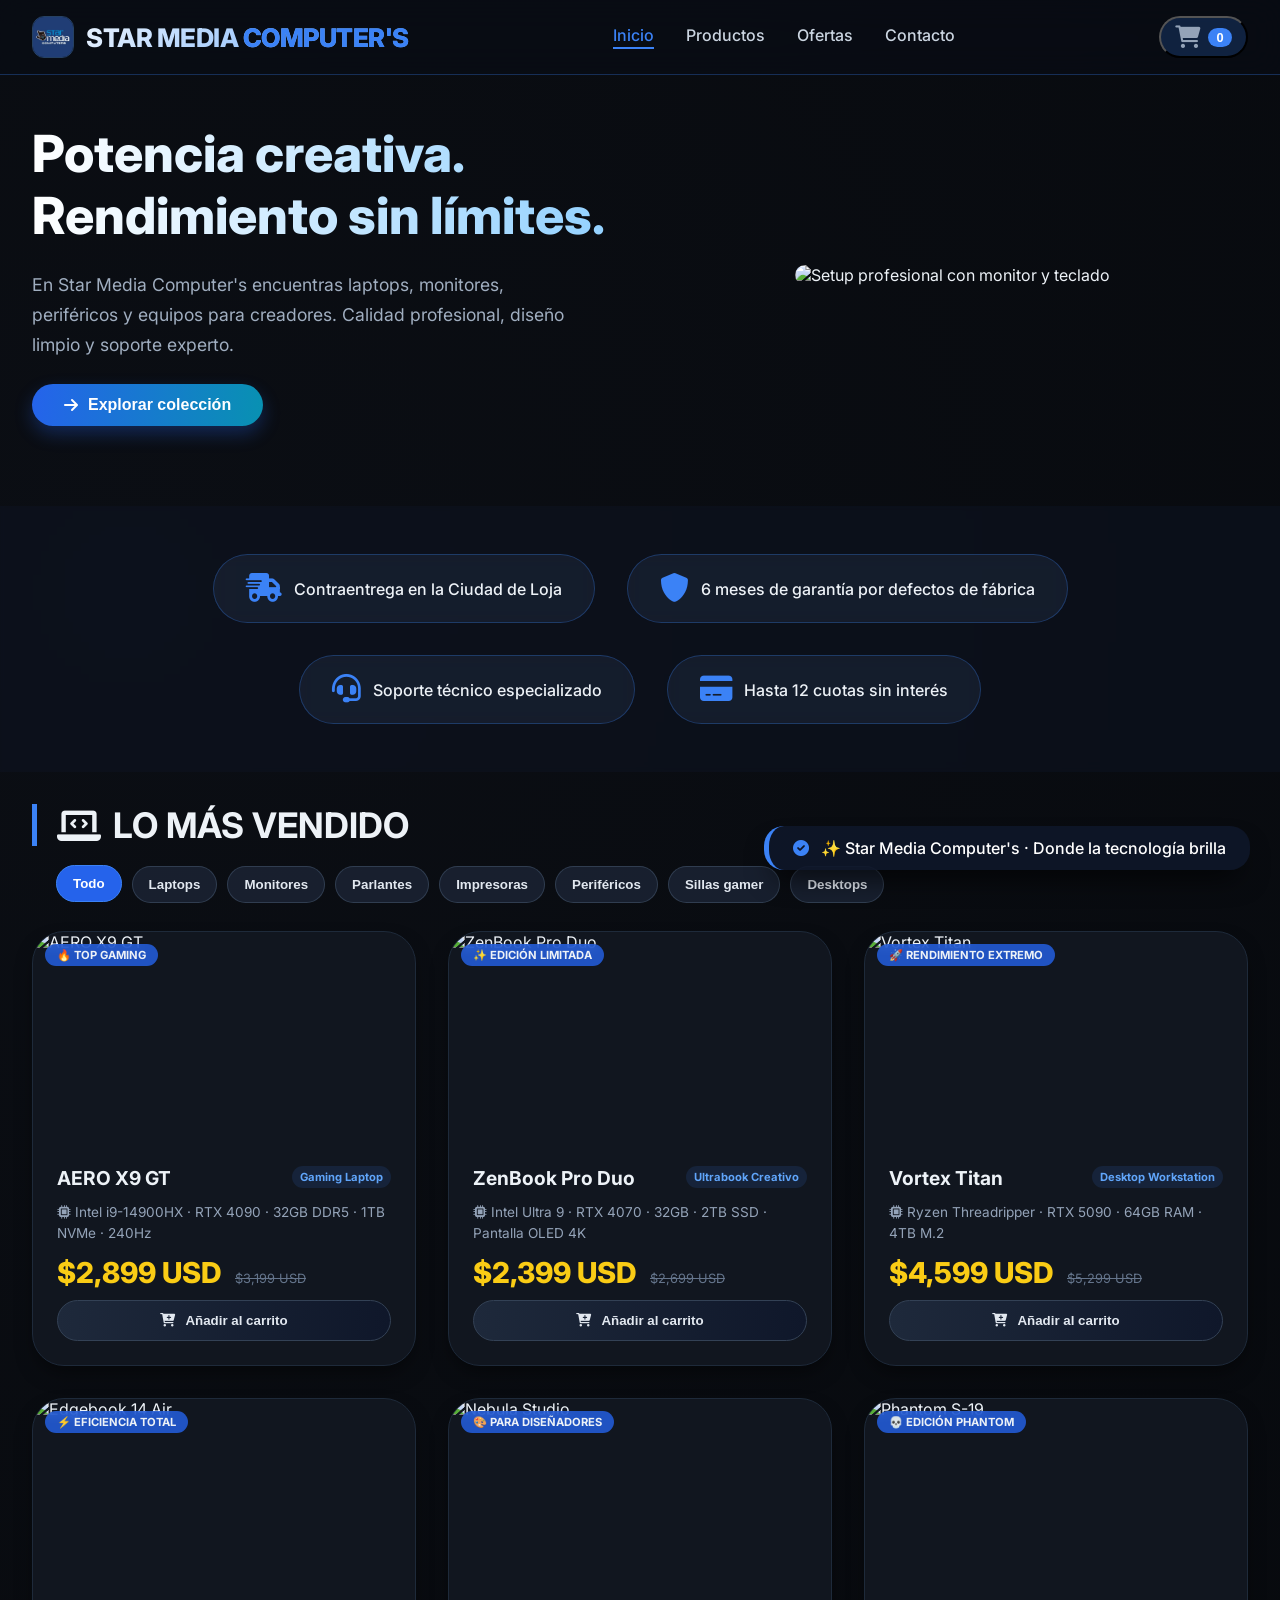
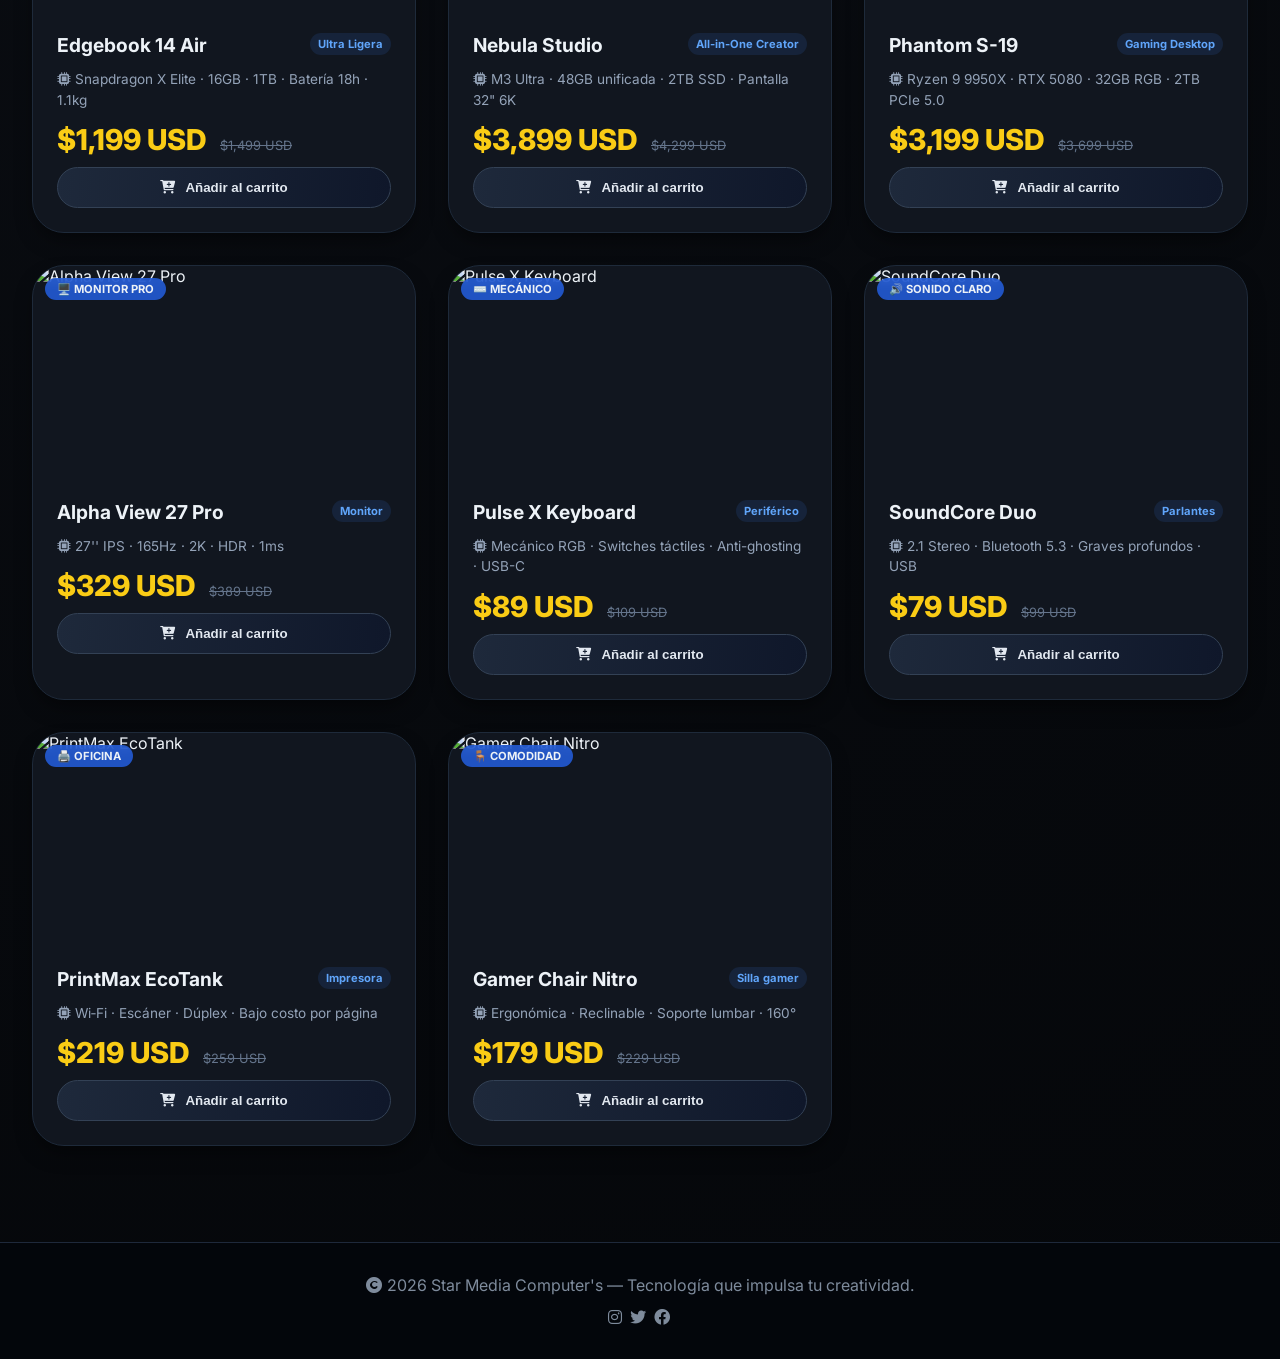
==== commit 77f1989e: "Add files via upload" ====
--- a/index.html
+++ b/index.html
@@ -30,17 +30,11 @@
             color: #EDF2F7;
         }
 
-        ::-webkit-scrollbar {
-            width: 8px;
-        }
-        ::-webkit-scrollbar-track {
-            background: #10141c;
-        }
-        ::-webkit-scrollbar-thumb {
-            background: #3b82f6;
-            border-radius: 12px;
-        }
-
+        ::-webkit-scrollbar { width: 8px; }
+        ::-webkit-scrollbar-track { background: #10141c; }
+        ::-webkit-scrollbar-thumb { background: #3b82f6; border-radius: 12px; }
+
+        /* ── HEADER ── */
         .header {
             position: sticky;
             top: 0;
@@ -85,16 +79,16 @@
         .nav-links a {
             color: #CBD5E1;
             text-decoration: none;
-            transition: 0.2s;
+            transition: color 0.2s;
             font-size: 1rem;
-        }
-        .nav-links a:hover {
-            color: #60A5FA;
-        }
+            padding-bottom: 2px;
+            border-bottom: 2px solid transparent;
+        }
+        .nav-links a:hover { color: #60A5FA; }
         .nav-links a.active {
-    color: #3b82f6;
-    border-bottom: 2px solid #3b82f6;
-}
+            color: #3b82f6;
+            border-bottom: 2px solid #3b82f6;
+        }
 
         .cart-icon {
             position: relative;
@@ -103,16 +97,13 @@
             padding: 8px 14px;
             border-radius: 40px;
             backdrop-filter: blur(4px);
-            transition: all 0.2s;
+            transition: background 0.2s;
             display: flex;
             align-items: center;
             gap: 8px;
             user-select: none;
         }
-        .cart-icon i {
-            font-size: 1.4rem;
-            color: #94a3b8;
-        }
+        .cart-icon i { font-size: 1.4rem; color: #94a3b8; }
         .cart-count {
             background: #3b82f6;
             color: white;
@@ -122,11 +113,11 @@
             font-size: 0.8rem;
             min-width: 24px;
             text-align: center;
-        }
-        .cart-icon:hover {
-            background: rgba(59,130,246,0.4);
-        }
-
+            transition: transform 0.2s;
+        }
+        .cart-icon:hover { background: rgba(59,130,246,0.4); }
+
+        /* ── HERO ── */
         .hero {
             display: flex;
             flex-wrap: wrap;
@@ -137,10 +128,7 @@
             margin: 0 auto;
             gap: 2rem;
         }
-        .hero-text {
-            flex: 1;
-            min-width: 280px;
-        }
+        .hero-text { flex: 1; min-width: 280px; }
         .hero-text h1 {
             font-size: 3.2rem;
             font-weight: 800;
@@ -176,16 +164,14 @@
             transform: translateY(-2px);
             box-shadow: 0 15px 25px -8px #1e40af;
         }
-        .hero-image {
-            flex: 1;
-            text-align: center;
-        }
+        .hero-image { flex: 1; text-align: center; }
         .hero-image img {
             max-width: 100%;
             filter: drop-shadow(0 20px 25px -10px rgba(0,0,0,0.5));
             border-radius: 30px;
         }
 
+        /* ── FEATURES ── */
         .features {
             display: flex;
             flex-wrap: wrap;
@@ -207,11 +193,9 @@
             backdrop-filter: blur(8px);
             border: 1px solid rgba(59,130,246,0.3);
         }
-        .feature-card i {
-            font-size: 1.8rem;
-            color: #3b82f6;
-        }
-
+        .feature-card i { font-size: 1.8rem; color: #3b82f6; }
+
+        /* ── PRODUCTS ── */
         .products-section {
             padding: 2rem 2rem 4rem;
             max-width: 1400px;
@@ -242,7 +226,7 @@
             padding: 10px 16px;
             border-radius: 999px;
             cursor: pointer;
-            transition: 0.2s;
+            transition: background 0.2s, border-color 0.2s, transform 0.2s;
             font-weight: 600;
         }
         .category-btn:hover,
@@ -262,9 +246,8 @@
             background: #11161f;
             border-radius: 32px;
             overflow: hidden;
-            transition: all 0.3s ease;
+            transition: transform 0.3s ease, border-color 0.3s ease, box-shadow 0.3s ease;
             border: 1px solid #1e2a3a;
-            backdrop-filter: blur(2px);
             box-shadow: 0 10px 20px -5px rgba(0,0,0,0.5);
             opacity: 0;
             transform: translateY(20px);
@@ -275,6 +258,11 @@
             transform: translateY(-8px);
             border-color: #3b82f6;
             box-shadow: 0 25px 35px -12px #0f172a;
+        }
+
+        .product-img-wrapper {
+            overflow: hidden;
+            position: relative;
         }
         .product-img {
             width: 100%;
@@ -283,12 +271,21 @@
             transition: transform 0.5s;
             display: block;
         }
-        .product-card:hover .product-img {
-            transform: scale(1.03);
-        }
-        .product-info {
-            padding: 1.5rem;
-        }
+        .product-card:hover .product-img { transform: scale(1.03); }
+
+        .product-badge-overlay {
+            position: absolute;
+            top: 12px;
+            left: 12px;
+            background: rgba(37,99,235,0.8);
+            backdrop-filter: blur(4px);
+            padding: 4px 12px;
+            border-radius: 30px;
+            font-size: 0.7rem;
+            font-weight: bold;
+        }
+
+        .product-info { padding: 1.5rem; }
         .product-title {
             font-size: 1.2rem;
             font-weight: 700;
@@ -335,7 +332,7 @@
             border-radius: 40px;
             font-weight: 600;
             cursor: pointer;
-            transition: 0.2s;
+            transition: background 0.2s, border-color 0.2s, transform 0.15s;
             display: flex;
             align-items: center;
             justify-content: center;
@@ -348,6 +345,7 @@
             transform: scale(0.98);
         }
 
+        /* ── FOOTER ── */
         footer {
             background: #03060b;
             text-align: center;
@@ -356,7 +354,12 @@
             margin-top: 2rem;
             color: #7e8b9c;
         }
-
+        .footer-icons {
+            margin-top: 12px;
+            letter-spacing: 2px;
+        }
+
+        /* ── CART MODAL ── */
         .cart-modal {
             display: none;
             position: fixed;
@@ -389,19 +392,17 @@
             font-size: 1.5rem;
             font-weight: 700;
         }
-        .cart-header i {
+        .cart-close-btn {
             cursor: pointer;
             font-size: 1.6rem;
             color: #94a3b8;
-            transition: 0.2s;
-        }
-        .cart-header i:hover {
-            color: #f87171;
-        }
-        .cart-items-list {
-            flex: 1;
-            margin-bottom: 1.5rem;
-        }
+            transition: color 0.2s;
+            background: none;
+            border: none;
+        }
+        .cart-close-btn:hover { color: #f87171; }
+
+        .cart-items-list { flex: 1; margin-bottom: 1.5rem; }
         .cart-item {
             display: flex;
             justify-content: space-between;
@@ -413,26 +414,39 @@
             margin-bottom: 12px;
             border: 1px solid #2a3a48;
         }
-        .cart-item-info h4 {
+        .cart-item-info h4 { font-size: 1rem; margin-bottom: 4px; }
+        .cart-item-info p { font-size: 0.8rem; color: #facc15; font-weight: bold; }
+
+        /* ── MEJORA: acciones de cantidad ── */
+        .cart-item-actions {
+            display: flex;
+            align-items: center;
+            gap: 6px;
+            flex-shrink: 0;
+        }
+        .qty-btn {
+            background: #1e2a3a;
+            border: 1px solid #334155;
+            color: #e2e8f0;
+            cursor: pointer;
             font-size: 1rem;
-            margin-bottom: 4px;
-        }
-        .cart-item-info p {
-            font-size: 0.8rem;
-            color: #facc15;
-            font-weight: bold;
-        }
-        .cart-item-actions {
+            width: 28px;
+            height: 28px;
+            border-radius: 50%;
             display: flex;
             align-items: center;
-            gap: 10px;
-            flex-shrink: 0;
-        }
+            justify-content: center;
+            transition: background 0.2s;
+            font-weight: 700;
+            line-height: 1;
+        }
+        .qty-btn:hover { background: #2563eb; border-color: #3b82f6; }
         .cart-qty {
-            min-width: 30px;
+            min-width: 28px;
             text-align: center;
             font-weight: 700;
             color: #cbd5e1;
+            font-size: 0.95rem;
         }
         .remove-item {
             background: #1e2a3a;
@@ -442,12 +456,10 @@
             font-size: 1.05rem;
             padding: 6px 10px;
             border-radius: 30px;
-            transition: 0.2s;
-        }
-        .remove-item:hover {
-            background: #4a1e2c;
-            color: #ff9f9f;
-        }
+            transition: background 0.2s, color 0.2s;
+        }
+        .remove-item:hover { background: #4a1e2c; color: #ff9f9f; }
+
         .cart-total {
             border-top: 2px solid #2d3e5a;
             padding-top: 1rem;
@@ -467,21 +479,20 @@
             color: white;
             cursor: pointer;
             width: 100%;
-            transition: 0.2s;
+            transition: transform 0.2s, background 0.2s;
             display: flex;
             justify-content: center;
             gap: 8px;
         }
-        .checkout-btn:hover {
-            transform: scale(0.98);
-            background: #1e40af;
-        }
+        .checkout-btn:hover { transform: scale(0.98); background: #1e40af; }
+
         .empty-cart-msg {
             text-align: center;
             padding: 2rem;
             color: #7e8b9c;
         }
 
+        /* ── TOAST ── */
         .toast-notify {
             position: fixed;
             bottom: 30px;
@@ -501,8 +512,14 @@
             transition: transform 0.3s ease;
             pointer-events: none;
         }
-        .toast-notify.show {
-            transform: translateX(0);
+        .toast-notify.show { transform: translateX(0); }
+
+        /* ── PRODUCT DETAIL MODAL ── */
+        .product-detail-panel {
+            max-width: 900px;
+            width: min(900px, 100%);
+            border-left: none;
+            border-right: 2px solid #3b82f6;
         }
 
         .product-detail {
@@ -518,11 +535,8 @@
             box-shadow: 0 18px 35px -18px rgba(0,0,0,0.8);
             object-fit: cover;
         }
-        .product-detail h2 {
-            font-size: 1.8rem;
-            margin-bottom: 0.5rem;
-        }
-        .product-detail .detail-badge {
+        .product-detail h2 { font-size: 1.8rem; margin-bottom: 0.5rem; }
+        .detail-badge {
             display: inline-block;
             margin-bottom: 0.8rem;
             background: rgba(59,130,246,0.14);
@@ -532,19 +546,24 @@
             font-size: 0.78rem;
             font-weight: 700;
         }
-        .product-detail .detail-specs {
+        .detail-category {
+            color: #93c5fd;
+            font-weight: 700;
+            margin-bottom: 0.3rem;
+        }
+        .detail-specs {
             color: #cbd5e1;
             line-height: 1.7;
             margin: 1rem 0;
             font-size: 0.95rem;
         }
-        .product-detail .detail-price {
+        .detail-price {
             font-size: 2rem;
             font-weight: 800;
             color: #facc15;
             margin: 1rem 0 0.4rem;
         }
-        .product-detail .detail-old {
+        .detail-old {
             color: #64748b;
             text-decoration: line-through;
             margin-left: 10px;
@@ -578,66 +597,35 @@
             border-radius: 40px;
             font-weight: 700;
             cursor: pointer;
-        }
-        .detail-close:hover {
-            background: #334155;
-        }
-
+            transition: background 0.2s;
+        }
+        .detail-close:hover { background: #334155; }
+
+        /* ── RESPONSIVE ── */
         @media (max-width: 900px) {
-            .product-detail {
-                grid-template-columns: 1fr;
+            .product-detail { grid-template-columns: 1fr; }
+        }
+
+        @media (max-width: 700px) {
+            .header { padding: 1rem; }
+            .hero-text h1 { font-size: 2.2rem; }
+            .cart-panel { width: 100%; max-width: 100%; }
+            .categories { padding-left: 0; }
+            .nav-links {
+                width: 100%;
+                justify-content: center;
+                gap: 1rem;
+                font-size: 0.9rem;
             }
-        }
-
-        @media (max-width: 700px) {
-            .header {
-                padding: 1rem;
-            }
-            .hero-text h1 {
-                font-size: 2.2rem;
-            }
-            .cart-panel {
-                width: 100%;
-                max-width: 100%;
-            }
-            .categories {
-                padding-left: 0;
-            }
-            .nav-links {
-    width: 100%;
-    justify-content: center;
-    gap: 1rem;
-    font-size: 0.9rem;
-}
-
-.product-title {
-    font-size: 1.1rem;
-}
-
-.price {
-    font-size: 1.4rem;
-}
-
-.btn-add {
-    padding: 10px;
-    font-size: 0.9rem;
-}
-
-/* MODAL PRODUCTO  */
-#productModalContent {
-    flex-direction: column !important;
-}
-
-#productModalContent img {
-    width: 100% !important;
-}
+            .product-title { font-size: 1.1rem; }
+            .price { font-size: 1.4rem; }
+            .btn-add { padding: 10px; font-size: 0.9rem; }
+            .product-detail { flex-direction: column; }
+            .product-detail-image { width: 100%; }
         }
 
         @keyframes fadeUp {
-            to {
-                opacity: 1;
-                transform: translateY(0);
-            }
+            to { opacity: 1; transform: translateY(0); }
         }
     </style>
 </head>
@@ -645,19 +633,19 @@
 
 <header class="header">
     <div class="logo">
-        <img src="img/logo.jpg" alt="logo" class="logo-img">
+        <img src="img/logo.jpg" alt="Logo Star Media Computer's" class="logo-img">
         <span>STAR MEDIA <span style="color:#3b82f6">COMPUTER'S</span></span>
     </div>
-    <div class="nav-links">
-        <a href="#" id="inicioBtn">Inicio</a>
+    <nav class="nav-links" aria-label="Navegación principal">
+        <a href="#" id="inicioBtn" class="active">Inicio</a>
         <a href="#" id="productosBtn">Productos</a>
         <a href="#" id="ofertasBtn">Ofertas</a>
-        <a href="https://wa.me/593991603927" target="_blank">Contacto</a>
-    </div>
-    <div class="cart-icon" id="openCartBtn">
-        <i class="fas fa-shopping-cart"></i>
+        <a href="https://wa.me/593991603927" target="_blank" rel="noopener noreferrer">Contacto</a>
+    </nav>
+    <button class="cart-icon" id="openCartBtn" aria-label="Abrir carrito de compras">
+        <i class="fas fa-shopping-cart" aria-hidden="true"></i>
         <span class="cart-count" id="cartCounter">0</span>
-    </div>
+    </button>
 </header>
 
 <main>
@@ -665,27 +653,27 @@
         <div class="hero-text">
             <h1>Potencia creativa.<br>Rendimiento sin límites.</h1>
             <p>En Star Media Computer's encuentras laptops, monitores, periféricos y equipos para creadores. Calidad profesional, diseño limpio y soporte experto.</p>
-            <button class="btn-primary" id="exploreBtn"><i class="fas fa-arrow-right"></i> Explorar colección</button>
+            <button class="btn-primary" id="exploreBtn"><i class="fas fa-arrow-right" aria-hidden="true"></i> Explorar colección</button>
         </div>
         <div class="hero-image">
-            <img src="https://images.unsplash.com/photo-1587831990711-23ca6441447b?w=600&h=400&fit=crop" alt="setup profesional">
+            <img src="https://images.unsplash.com/photo-1587831990711-23ca6441447b?w=600&h=400&fit=crop" alt="Setup profesional con monitor y teclado">
         </div>
     </div>
 
-    <div class="features">
-        <div class="feature-card"><i class="fas fa-truck-fast"></i> Contraentrega en la Ciudad de Loja</div>
-        <div class="feature-card"><i class="fas fa-shield-alt"></i> 6 meses de garantía por defectos de fábrica</div>
-        <div class="feature-card"><i class="fas fa-headset"></i> Soporte técnico especializado</div>
-        <div class="feature-card"><i class="fas fa-credit-card"></i> Hasta 12 cuotas sin interés</div>
+    <div class="features" aria-label="Beneficios de la tienda">
+        <div class="feature-card"><i class="fas fa-truck-fast" aria-hidden="true"></i> Contraentrega en la Ciudad de Loja</div>
+        <div class="feature-card"><i class="fas fa-shield-alt" aria-hidden="true"></i> 6 meses de garantía por defectos de fábrica</div>
+        <div class="feature-card"><i class="fas fa-headset" aria-hidden="true"></i> Soporte técnico especializado</div>
+        <div class="feature-card"><i class="fas fa-credit-card" aria-hidden="true"></i> Hasta 12 cuotas sin interés</div>
     </div>
 
-    <div class="products-section" id="products">
+    <section class="products-section" id="products" aria-label="Catálogo de productos">
         <div class="section-title">
-            <i class="fas fa-laptop-code"></i>
-            <span>LO MÁS VENDIDO</span>
+            <i class="fas fa-laptop-code" aria-hidden="true"></i>
+            <span id="sectionLabel">LO MÁS VENDIDO</span>
         </div>
 
-        <div class="categories" id="categoryBar">
+        <div class="categories" id="categoryBar" role="group" aria-label="Filtrar por categoría">
             <button class="category-btn active" data-filter="all">Todo</button>
             <button class="category-btn" data-filter="laptops">Laptops</button>
             <button class="category-btn" data-filter="monitores">Monitores</button>
@@ -696,22 +684,27 @@
             <button class="category-btn" data-filter="desktops">Desktops</button>
         </div>
 
-        <div class="product-grid" id="productGrid"></div>
-    </div>
+        <div class="product-grid" id="productGrid" role="list"></div>
+    </section>
 </main>
 
 <footer>
-    <p><i class="fas fa-copyright"></i> 2026 Star Media Computer's — Tecnología que impulsa tu creatividad.</p>
-    <div style="margin-top: 12px; letter-spacing: 2px;">
-        <i class="fab fa-instagram"></i> <i class="fab fa-twitter"></i> <i class="fab fa-facebook"></i>
+    <p><i class="fas fa-copyright" aria-hidden="true"></i> 2026 Star Media Computer's — Tecnología que impulsa tu creatividad.</p>
+    <div class="footer-icons" aria-label="Redes sociales">
+        <i class="fab fa-instagram" aria-label="Instagram"></i>
+        <i class="fab fa-twitter" aria-label="Twitter"></i>
+        <i class="fab fa-facebook" aria-label="Facebook"></i>
     </div>
 </footer>
 
-<div id="cartModal" class="cart-modal">
+<!-- CART MODAL -->
+<div id="cartModal" class="cart-modal" role="dialog" aria-modal="true" aria-label="Carrito de compras">
     <div class="cart-panel">
         <div class="cart-header">
-            <span><i class="fas fa-shopping-bag"></i> Mi Carrito</span>
-            <i class="fas fa-times" id="closeCartBtn"></i>
+            <span><i class="fas fa-shopping-bag" aria-hidden="true"></i> Mi Carrito</span>
+            <button class="cart-close-btn" id="closeCartBtn" aria-label="Cerrar carrito">
+                <i class="fas fa-times" aria-hidden="true"></i>
+            </button>
         </div>
         <div id="cartItemsContainer" class="cart-items-list">
             <div class="empty-cart-msg">🛒 Tu carrito está vacío</div>
@@ -720,248 +713,273 @@
             <span>Total:</span>
             <span id="cartTotalAmount">$0</span>
         </div>
-        <button class="checkout-btn" id="checkoutBtn"><i class="fas fa-credit-card"></i> Finalizar compra</button>
+        <button class="checkout-btn" id="checkoutBtn">
+            <i class="fas fa-credit-card" aria-hidden="true"></i> Finalizar compra
+        </button>
     </div>
 </div>
 
-<div id="productModal" class="cart-modal">
-    <div class="cart-panel" style="max-width: 900px; width: min(900px, 100%); border-left: none; border-right: 2px solid #3b82f6;">
+<!-- PRODUCT DETAIL MODAL -->
+<div id="productModal" class="cart-modal" role="dialog" aria-modal="true" aria-label="Detalle del producto">
+    <div class="cart-panel product-detail-panel">
         <div class="cart-header">
-            <span><i class="fas fa-box-open"></i> Detalle del producto</span>
-            <i class="fas fa-times" id="closeProductBtn"></i>
+            <span><i class="fas fa-box-open" aria-hidden="true"></i> Detalle del producto</span>
+            <button class="cart-close-btn" id="closeProductBtn" aria-label="Cerrar detalle">
+                <i class="fas fa-times" aria-hidden="true"></i>
+            </button>
         </div>
         <div id="productDetailContainer"></div>
     </div>
 </div>
 
-<div id="toastMsg" class="toast-notify">
-    <i class="fas fa-check-circle" style="color:#3b82f6"></i>
+<!-- TOAST -->
+<div id="toastMsg" class="toast-notify" role="status" aria-live="polite">
+    <i class="fas fa-check-circle" style="color:#3b82f6" aria-hidden="true"></i>
     <span id="toastText">Producto añadido</span>
 </div>
 
 <script>
-    const products = [
+    // ─────────────────────────────────────────────
+    // SINCRONIZACIÓN CON PANEL ADMIN
+    // Los productos y la portada se leen desde localStorage si el admin los guardó.
+    // ─────────────────────────────────────────────
+
+    // ─────────────────────────────────────────────
+    // DATOS DEFAULT (se usan si el admin nunca guardó cambios)
+    // ─────────────────────────────────────────────
+    const DEFAULT_PRODUCTS = [
         {
-            id: 1,
-            type: "laptops",
-            name: "AERO X9 GT",
-            category: "Gaming Laptop",
+            id: 1, type: "laptops",
+            name: "AERO X9 GT", category: "Gaming Laptop",
             specs: "Intel i9-14900HX · RTX 4090 · 32GB DDR5 · 1TB NVMe · 240Hz",
             description: "Potencia extrema para gaming competitivo, edición pesada y trabajo creativo sin cuello de botella.",
             features: ["Pantalla 240Hz", "Refrigeración avanzada", "Teclado RGB", "Carga rápida"],
-            price: 2899,
-            oldPrice: 2899,
+            price: 2899, oldPrice: 3199,  // MEJORA #2: oldPrice corregido (era igual al price)
             image: "https://images.unsplash.com/photo-1603302576837-37561b2e2302?w=400&h=260&fit=crop",
             badge: "🔥 TOP GAMING"
         },
         {
-            id: 2,
-            type: "laptops",
-            name: "ZenBook Pro Duo",
-            category: "Ultrabook Creativo",
+            id: 2, type: "laptops",
+            name: "ZenBook Pro Duo", category: "Ultrabook Creativo",
             specs: "Intel Ultra 9 · RTX 4070 · 32GB · 2TB SSD · Pantalla OLED 4K",
             description: "Pensada para diseño, multitarea y productividad seria con doble pantalla y acabado premium.",
             features: ["OLED 4K", "Doble pantalla", "2TB SSD", "Alto rendimiento"],
-            price: 2399,
-            oldPrice: 2399,
+            price: 2399, oldPrice: 2699,  // MEJORA #2: oldPrice corregido
             image: "https://images.unsplash.com/photo-1531297484001-80022131f5a1?w=400&h=260&fit=crop",
             badge: "✨ EDICIÓN LIMITADA"
         },
         {
-            id: 3,
-            type: "desktops",
-            name: "Vortex Titan",
-            category: "Desktop Workstation",
+            id: 3, type: "desktops",
+            name: "Vortex Titan", category: "Desktop Workstation",
             specs: "Ryzen Threadripper · RTX 5090 · 64GB RAM · 4TB M.2",
             description: "Una estación de trabajo pensada para cargas extremas, render y producción profesional.",
             features: ["64GB RAM", "4TB M.2", "Fuente modular", "Enfriamiento premium"],
-            price: 4599,
-            oldPrice: 5299,
+            price: 4599, oldPrice: 5299,
             image: "https://images.unsplash.com/photo-1587202372775-e229f172b9d7?w=400&h=260&fit=crop",
             badge: "🚀 RENDIMIENTO EXTREMO"
         },
         {
-            id: 4,
-            type: "laptops",
-            name: "Edgebook 14 Air",
-            category: "Ultra Ligera",
+            id: 4, type: "laptops",
+            name: "Edgebook 14 Air", category: "Ultra Ligera",
             specs: "Snapdragon X Elite · 16GB · 1TB · Batería 18h · 1.1kg",
             description: "Ligera, silenciosa y eficiente. Ideal para estudiar, trabajo móvil y jornadas largas.",
             features: ["18 horas de batería", "1.1 kg", "1TB SSD", "Portabilidad total"],
-            price: 1199,
-            oldPrice: 1499,
+            price: 1199, oldPrice: 1499,
             image: "https://images.unsplash.com/photo-1541807084-5c52b6b3adef?w=400&h=260&fit=crop",
             badge: "⚡ EFICIENCIA TOTAL"
         },
         {
-            id: 5,
-            type: "desktops",
-            name: "Nebula Studio",
-            category: "All-in-One Creator",
-            specs: "M3 Ultra · 48GB unificada · 2TB SSD · Pantalla 32” 6K",
+            id: 5, type: "desktops",
+            name: "Nebula Studio", category: "All-in-One Creator",
+            specs: "M3 Ultra · 48GB unificada · 2TB SSD · Pantalla 32\" 6K",
             description: "Todo en uno para creadores y diseñadores que quieren potencia con estética limpia.",
             features: ["Pantalla 6K", "48GB unificada", "2TB SSD", "Diseño minimalista"],
-            price: 3899,
-            oldPrice: 4299,
+            price: 3899, oldPrice: 4299,
             image: "https://images.unsplash.com/photo-1587831990711-23ca6441447b?w=400&h=260&fit=crop",
             badge: "🎨 PARA DISEÑADORES"
         },
         {
-            id: 6,
-            type: "desktops",
-            name: "Phantom S-19",
-            category: "Gaming Desktop",
+            id: 6, type: "desktops",
+            name: "Phantom S-19", category: "Gaming Desktop",
             specs: "Ryzen 9 9950X · RTX 5080 · 32GB RGB · 2TB PCIe 5.0",
             description: "PC gamer de alto nivel para jugar, transmitir y trabajar con fluidez brutal.",
             features: ["32GB RGB", "PCIe 5.0", "Gaming extremo", "Estética premium"],
-            price: 3199,
-            oldPrice: 3699,
+            price: 3199, oldPrice: 3699,
             image: "https://images.unsplash.com/photo-1593640408182-31c70c8268f5?w=400&h=260&fit=crop",
             badge: "💀 EDICIÓN PHANTOM"
         },
         {
-            id: 7,
-            type: "monitores",
-            name: "Alpha View 27 Pro",
-            category: "Monitor",
+            id: 7, type: "monitores",
+            name: "Alpha View 27 Pro", category: "Monitor",
             specs: "27'' IPS · 165Hz · 2K · HDR · 1ms",
             description: "Monitor ideal para gaming, edición y uso diario con colores vivos y respuesta rápida.",
             features: ["2K QHD", "165Hz", "1ms", "HDR"],
-            price: 329,
-            oldPrice: 389,
+            price: 329, oldPrice: 389,
             image: "https://images.unsplash.com/photo-1527443224154-c4a3942d3acf?w=400&h=260&fit=crop",
             badge: "🖥️ MONITOR PRO"
         },
         {
-            id: 8,
-            type: "perifericos",
-            name: "Pulse X Keyboard",
-            category: "Periférico",
+            id: 8, type: "perifericos",
+            name: "Pulse X Keyboard", category: "Periférico",
             specs: "Mecánico RGB · Switches táctiles · Anti-ghosting · USB-C",
             description: "Teclado mecánico con sensación premium, retroiluminación y respuesta precisa.",
             features: ["Switches táctiles", "RGB", "Anti-ghosting", "USB-C"],
-            price: 89,
-            oldPrice: 109,
+            price: 89, oldPrice: 109,
             image: "https://images.unsplash.com/photo-1545239351-1141bd82e8a6?w=400&h=260&fit=crop",
             badge: "⌨️ MECÁNICO"
         },
         {
-            id: 9,
-            type: "parlantes",
-            name: "SoundCore Duo",
-            category: "Parlantes",
+            id: 9, type: "parlantes",
+            name: "SoundCore Duo", category: "Parlantes",
             specs: "2.1 Stereo · Bluetooth 5.3 · Graves profundos · USB",
             description: "Sonido compacto con cuerpo, ideal para escritorio, música y juegos casuales.",
             features: ["Bluetooth 5.3", "2.1 stereo", "Graves potentes", "Diseño compacto"],
-            price: 79,
-            oldPrice: 99,
+            price: 79, oldPrice: 99,
             image: "https://images.unsplash.com/photo-1518441902117-f0a6f2a42a0f?w=400&h=260&fit=crop",
             badge: "🔊 SONIDO CLARO"
         },
         {
-            id: 10,
-            type: "impresoras",
-            name: "PrintMax EcoTank",
-            category: "Impresora",
+            id: 10, type: "impresoras",
+            name: "PrintMax EcoTank", category: "Impresora",
             specs: "Wi‑Fi · Escáner · Dúplex · Bajo costo por página",
             description: "Impresora para hogar y oficina con tanque de tinta y conectividad inalámbrica.",
             features: ["Wi‑Fi", "Escáner", "Dúplex", "EcoTank"],
-            price: 219,
-            oldPrice: 259,
+            price: 219, oldPrice: 259,
             image: "https://images.unsplash.com/photo-1586953208448-b95a79798f07?w=400&h=260&fit=crop",
             badge: "🖨️ OFICINA"
         },
         {
-            id: 11,
-            type: "sillas",
-            name: "Gamer Chair Nitro",
-            category: "Silla gamer",
+            id: 11, type: "sillas",
+            name: "Gamer Chair Nitro", category: "Silla gamer",
             specs: "Ergonómica · Reclinable · Soporte lumbar · 160°",
             description: "Silla cómoda para largas sesiones frente a la PC, con estilo gamer limpio.",
             features: ["Ergonómica", "Reclinable 160°", "Soporte lumbar", "Reposabrazos"],
-            price: 179,
-            oldPrice: 229,
+            price: 179, oldPrice: 229,
             image: "https://images.unsplash.com/photo-1505843513577-22bb7d21e455?w=400&h=260&fit=crop",
             badge: "🪑 COMODIDAD"
         }
     ];
 
+    // Cargar productos desde admin (localStorage) o usar los default
+    let products = (() => {
+        try {
+            const saved = JSON.parse(localStorage.getItem('sm_products'));
+            return Array.isArray(saved) && saved.length ? saved : [...DEFAULT_PRODUCTS];
+        } catch { return [...DEFAULT_PRODUCTS]; }
+    })();
+
+    // ─────────────────────────────────────────────
+    // ESTADO
+    // ─────────────────────────────────────────────
     let cart = [];
     let activeFilter = 'all';
-
-    const cartCounterSpan = document.getElementById('cartCounter');
-    const productGrid = document.getElementById('productGrid');
-    const cartModal = document.getElementById('cartModal');
-    const productModal = document.getElementById('productModal');
-    const openCartBtn = document.getElementById('openCartBtn');
-    const closeCartBtn = document.getElementById('closeCartBtn');
-    const closeProductBtn = document.getElementById('closeProductBtn');
-    const cartItemsContainer = document.getElementById('cartItemsContainer');
-    const cartTotalAmountSpan = document.getElementById('cartTotalAmount');
+    let toastTimeout = null;
+
+    // ─────────────────────────────────────────────
+    // REFERENCIAS DOM
+    // ─────────────────────────────────────────────
+    const cartCounterSpan      = document.getElementById('cartCounter');
+    const productGrid          = document.getElementById('productGrid');
+    const cartModal            = document.getElementById('cartModal');
+    const productModal         = document.getElementById('productModal');
+    const openCartBtn          = document.getElementById('openCartBtn');
+    const closeCartBtn         = document.getElementById('closeCartBtn');
+    const closeProductBtn      = document.getElementById('closeProductBtn');
+    const cartItemsContainer   = document.getElementById('cartItemsContainer');
+    const cartTotalAmountSpan  = document.getElementById('cartTotalAmount');
     const productDetailContainer = document.getElementById('productDetailContainer');
-    const toastDiv = document.getElementById('toastMsg');
-    const toastTextSpan = document.getElementById('toastText');
-    const categoryBar = document.getElementById('categoryBar');
-    let toastTimeout = null;
+    const toastDiv             = document.getElementById('toastMsg');
+    const toastTextSpan        = document.getElementById('toastText');
+    const categoryBar          = document.getElementById('categoryBar');
+    const sectionLabel         = document.getElementById('sectionLabel');
+
+    // ─────────────────────────────────────────────
+    // UTILIDADES
+    // ─────────────────────────────────────────────
 
     function money(value) {
         return `$${Number(value).toLocaleString()} USD`;
     }
 
+    // MEJORA #3: sanitización para prevenir XSS
+    function sanitize(str) {
+        const el = document.createElement('div');
+        el.textContent = str;
+        return el.innerHTML;
+    }
+
     function showToast(message, isError = false) {
         if (toastTimeout) clearTimeout(toastTimeout);
-        toastTextSpan.innerText = message;
+        toastTextSpan.textContent = message;
         toastDiv.classList.add('show');
         toastDiv.style.borderLeftColor = isError ? '#f97316' : '#3b82f6';
         toastTimeout = setTimeout(() => toastDiv.classList.remove('show'), 2200);
     }
 
+    // ─────────────────────────────────────────────
+    // PERSISTENCIA
+    // ─────────────────────────────────────────────
+
     function saveCart() {
         localStorage.setItem('cart', JSON.stringify(cart));
     }
 
     function loadCart() {
         try {
-            const savedCart = JSON.parse(localStorage.getItem('cart'));
-            if (Array.isArray(savedCart)) cart = savedCart;
+            const saved = JSON.parse(localStorage.getItem('cart'));
+            if (Array.isArray(saved)) cart = saved;
         } catch (e) {
             cart = [];
         }
     }
+
+    // ─────────────────────────────────────────────
+    // TOTALES — MEJORA #4: llamada única, sin duplicados
+    // ─────────────────────────────────────────────
 
     function recalcCartTotals() {
         const total = cart.reduce((sum, item) => sum + (item.price * item.quantity), 0);
         const count = cart.reduce((sum, item) => sum + item.quantity, 0);
-        cartCounterSpan.innerText = count;
-        cartTotalAmountSpan.innerText = money(total);
+        cartCounterSpan.textContent = count;
+        cartTotalAmountSpan.textContent = money(total);
         return { total, count };
     }
+
+    // ─────────────────────────────────────────────
+    // CARRITO
+    // ─────────────────────────────────────────────
 
     function addToCart(product) {
         const existing = cart.find(item => item.id === product.id);
         if (existing) {
             existing.quantity += 1;
         } else {
-            cart.push({
-                id: product.id,
-                name: product.name,
-                price: product.price,
-                quantity: 1
-            });
+            cart.push({ id: product.id, name: product.name, price: product.price, quantity: 1 });
         }
         saveCart();
-        recalcCartTotals();
+        renderCartModal();               // renderCartModal ya llama recalcCartTotals internamente
+        showToast(`➕ ${product.name} agregado al carrito`);
+        cartCounterSpan.style.transform = 'scale(1.3)';
+        setTimeout(() => { cartCounterSpan.style.transform = ''; }, 200);
+    }
+
+    // MEJORA #5: función para cambiar cantidad (+/-)
+    function changeQty(index, delta) {
+        if (!cart[index]) return;
+        cart[index].quantity += delta;
+        if (cart[index].quantity <= 0) {
+            removeFromCart(index);
+            return;
+        }
+        saveCart();
         renderCartModal();
-        showToast(`➕ ${product.name} agregado al carrito`);
-        cartCounterSpan.style.transform = 'scale(1.2)';
-        setTimeout(() => { cartCounterSpan.style.transform = ''; }, 200);
     }
 
     function removeFromCart(index) {
         const removed = cart[index];
+        if (!removed) return;
         cart.splice(index, 1);
         saveCart();
-        recalcCartTotals();
         renderCartModal();
         showToast(`❌ ${removed.name} eliminado del carrito`);
     }
@@ -971,27 +989,41 @@
 
         if (cart.length === 0) {
             cartItemsContainer.innerHTML = `<div class="empty-cart-msg">🛒 Tu carrito está vacío<br>¡Agrega productos increíbles!</div>`;
-            cartTotalAmountSpan.innerText = money(0);
-            cartCounterSpan.innerText = 0;
+            recalcCartTotals();
             return;
         }
 
+        // MEJORA #3: usamos sanitize() en los datos de usuario antes de insertar en el DOM
         cartItemsContainer.innerHTML = cart.map((item, idx) => `
             <div class="cart-item">
                 <div class="cart-item-info">
-                    <h4>${item.name}</h4>
-                    <p>${money(item.price)} · Cantidad: ${item.quantity}</p>
+                    <h4>${sanitize(item.name)}</h4>
+                    <p>${money(item.price)} · Subtotal: ${money(item.price * item.quantity)}</p>
                 </div>
                 <div class="cart-item-actions">
-                    <button class="remove-item" data-index="${idx}" title="Eliminar"><i class="fas fa-trash-alt"></i></button>
+                    <button class="qty-btn" data-action="dec" data-index="${idx}" aria-label="Reducir cantidad">−</button>
+                    <span class="cart-qty" aria-label="Cantidad">${item.quantity}</span>
+                    <button class="qty-btn" data-action="inc" data-index="${idx}" aria-label="Aumentar cantidad">+</button>
+                    <button class="remove-item" data-index="${idx}" title="Eliminar producto" aria-label="Eliminar ${sanitize(item.name)}">
+                        <i class="fas fa-trash-alt" aria-hidden="true"></i>
+                    </button>
                 </div>
             </div>
         `).join('');
 
-        document.querySelectorAll('.remove-item').forEach(btn => {
+        // Delegación de eventos en el contenedor
+        cartItemsContainer.querySelectorAll('.qty-btn').forEach(btn => {
             btn.addEventListener('click', () => {
-                const index = parseInt(btn.getAttribute('data-index'), 10);
-                if (!Number.isNaN(index)) removeFromCart(index);
+                const idx = parseInt(btn.dataset.index, 10);
+                const delta = btn.dataset.action === 'inc' ? 1 : -1;
+                if (!Number.isNaN(idx)) changeQty(idx, delta);
+            });
+        });
+
+        cartItemsContainer.querySelectorAll('.remove-item').forEach(btn => {
+            btn.addEventListener('click', () => {
+                const idx = parseInt(btn.dataset.index, 10);
+                if (!Number.isNaN(idx)) removeFromCart(idx);
             });
         });
 
@@ -1001,35 +1033,47 @@
     function openCart() {
         cartModal.style.display = 'flex';
         renderCartModal();
+        document.getElementById('closeCartBtn').focus();
     }
 
     function closeCart() {
         cartModal.style.display = 'none';
-    }
+        openCartBtn.focus();
+    }
+
+    // ─────────────────────────────────────────────
+    // MODAL DE PRODUCTO
+    // ─────────────────────────────────────────────
 
     function openProduct(id) {
         const product = products.find(p => p.id === id);
         if (!product) return;
 
+        // MEJORA #3: usamos sanitize() en todos los campos de producto
+        const featuresHTML = product.features
+            .map(f => `<div class="detail-chip"><i class="fas fa-check" style="color:#3b82f6; margin-right:8px;" aria-hidden="true"></i>${sanitize(f)}</div>`)
+            .join('');
+
         productDetailContainer.innerHTML = `
             <div class="product-detail">
                 <div>
-                    <img src="${product.image}" alt="${product.name}" class="product-detail-image">
+                    <img src="${sanitize(product.image)}" alt="${sanitize(product.name)}" class="product-detail-image">
                 </div>
                 <div>
-                    <span class="detail-badge">${product.badge}</span>
-                    <h2>${product.name}</h2>
-                    <div style="color:#93c5fd; font-weight:700; margin-bottom: 0.3rem;">${product.category}</div>
-                    <div class="detail-specs">${product.description}</div>
-                    <div class="detail-specs"><strong>Especificaciones:</strong><br>${product.specs}</div>
-                    <div class="detail-price">${money(product.price)} <span class="detail-old">${money(product.oldPrice)}</span></div>
-
-                    <div class="detail-list">
-                        ${product.features.map(f => `<div class="detail-chip"><i class="fas fa-check" style="color:#3b82f6; margin-right:8px;"></i>${f}</div>`).join('')}
+                    <span class="detail-badge">${sanitize(product.badge)}</span>
+                    <h2>${sanitize(product.name)}</h2>
+                    <div class="detail-category">${sanitize(product.category)}</div>
+                    <div class="detail-specs">${sanitize(product.description)}</div>
+                    <div class="detail-specs"><strong>Especificaciones:</strong><br>${sanitize(product.specs)}</div>
+                    <div class="detail-price">
+                        ${money(product.price)}
+                        ${product.oldPrice > product.price ? `<span class="detail-old">${money(product.oldPrice)}</span>` : ''}
                     </div>
-
+                    <div class="detail-list">${featuresHTML}</div>
                     <div class="detail-actions">
-                        <button class="btn-primary" id="detailAddBtn"><i class="fas fa-cart-plus"></i> Añadir al carrito</button>
+                        <button class="btn-primary" id="detailAddBtn">
+                            <i class="fas fa-cart-plus" aria-hidden="true"></i> Añadir al carrito
+                        </button>
                         <button class="detail-close" id="detailCloseBtn">Cerrar</button>
                     </div>
                 </div>
@@ -1040,11 +1084,16 @@
         document.getElementById('detailCloseBtn')?.addEventListener('click', closeProduct);
 
         productModal.style.display = 'flex';
+        document.getElementById('detailCloseBtn').focus();
     }
 
     function closeProduct() {
         productModal.style.display = 'none';
     }
+
+    // ─────────────────────────────────────────────
+    // CHECKOUT — MEJORA #6: window.open en lugar de location.href
+    // ─────────────────────────────────────────────
 
     function checkout() {
         if (cart.length === 0) {
@@ -1060,43 +1109,59 @@
         message += `\nTotal: ${money(total)}`;
 
         const phone = '593991603927';
-       window.location.href = `https://wa.me/${phone}?text=${encodeURIComponent(message)}`;
+        window.open(`https://wa.me/${phone}?text=${encodeURIComponent(message)}`, '_blank', 'noopener,noreferrer');
 
         cart = [];
         saveCart();
-        recalcCartTotals();
         renderCartModal();
         closeCart();
         showToast('✅ Pedido preparado en WhatsApp');
     }
 
+    // ─────────────────────────────────────────────
+    // RENDER DE PRODUCTOS
+    // ─────────────────────────────────────────────
+
     function renderProducts(list = products) {
         if (!productGrid) return;
-
         productGrid.innerHTML = '';
+
+        if (list.length === 0) {
+            productGrid.innerHTML = `<p style="color:#64748b; padding: 2rem;">No hay productos en esta categoría.</p>`;
+            return;
+        }
+
         list.forEach((prod, idx) => {
             const card = document.createElement('div');
             card.className = 'product-card';
+            card.setAttribute('role', 'listitem');
+            card.setAttribute('tabindex', '0');
+            card.setAttribute('aria-label', `${prod.name} - ${money(prod.price)}`);
             card.dataset.type = prod.type;
             card.style.animationDelay = `${idx * 0.05}s`;
+
+            // MEJORA #3: construimos el precio sin riesgo de XSS
+            const priceHTML = prod.oldPrice > prod.price
+                ? `${money(prod.price)} <small>${money(prod.oldPrice)}</small>`
+                : money(prod.price);
+
+            // MEJORA: inline styles movidos a clases CSS
             card.innerHTML = `
-                <div style="overflow:hidden; position:relative;">
-                    <img class="product-img" src="${prod.image}" alt="${prod.name}" loading="lazy">
-                    <span style="position:absolute; top:12px; left:12px; background:#2563ebcc; backdrop-filter:blur(4px); padding:4px 12px; border-radius:30px; font-size:0.7rem; font-weight:bold;">${prod.badge}</span>
+                <div class="product-img-wrapper">
+                    <img class="product-img" src="${sanitize(prod.image)}" alt="${sanitize(prod.name)}" loading="lazy">
+                    <span class="product-badge-overlay">${sanitize(prod.badge)}</span>
                 </div>
                 <div class="product-info">
                     <div class="product-title">
-                        <span>${prod.name}</span>
-                        <span class="badge">${prod.category}</span>
+                        <span>${sanitize(prod.name)}</span>
+                        <span class="badge">${sanitize(prod.category)}</span>
                     </div>
                     <div class="specs">
-                        <i class="fas fa-microchip"></i> ${prod.specs}
+                        <i class="fas fa-microchip" aria-hidden="true"></i> ${sanitize(prod.specs)}
                     </div>
-                    <div class="price">
-                        ${money(prod.price)} <small>${money(prod.oldPrice)}</small>
-                    </div>
-                    <button class="btn-add" data-id="${prod.id}">
-                        <i class="fas fa-cart-plus"></i> Añadir al carrito
+                    <div class="price">${priceHTML}</div>
+                    <button class="btn-add" data-id="${prod.id}" aria-label="Añadir ${sanitize(prod.name)} al carrito">
+                        <i class="fas fa-cart-plus" aria-hidden="true"></i> Añadir al carrito
                     </button>
                 </div>
             `;
@@ -1106,13 +1171,22 @@
                 openProduct(prod.id);
             });
 
+            // Accesibilidad: abrir detalle con Enter/Space
+            card.addEventListener('keydown', (e) => {
+                if ((e.key === 'Enter' || e.key === ' ') && !e.target.closest('.btn-add')) {
+                    e.preventDefault();
+                    openProduct(prod.id);
+                }
+            });
+
             productGrid.appendChild(card);
         });
 
-        document.querySelectorAll('.btn-add').forEach(btn => {
+        // Botones "Añadir al carrito"
+        productGrid.querySelectorAll('.btn-add').forEach(btn => {
             btn.addEventListener('click', (e) => {
                 e.stopPropagation();
-                const productId = parseInt(btn.getAttribute('data-id'), 10);
+                const productId = parseInt(btn.dataset.id, 10);
                 const product = products.find(p => p.id === productId);
                 if (product) addToCart(product);
                 btn.style.transform = 'scale(0.96)';
@@ -1121,31 +1195,36 @@
         });
     }
 
+    // ─────────────────────────────────────────────
+    // FILTROS — MEJORA #7: nav y categorías sincronizados
+    // ─────────────────────────────────────────────
+
     function applyFilter(filter) {
         activeFilter = filter;
         document.querySelectorAll('.category-btn').forEach(btn => {
             btn.classList.toggle('active', btn.dataset.filter === filter);
         });
-
-        if (filter === 'all') {
-            renderProducts(products);
-            return;
-        }
-
-        renderProducts(products.filter(p => p.type === filter));
-    }
-
-    function setActive(linkId) {
-    document.querySelectorAll('.nav-links a').forEach(a => {
-        a.classList.remove('active');
-    });
-
-    document.getElementById(linkId).classList.add('active');
-}
+        const filtered = filter === 'all' ? products : products.filter(p => p.type === filter);
+        renderProducts(filtered);
+    }
+
+    // MEJORA #8: nav activo + sincronización con filtro de categorías
+    function setActiveNav(linkId) {
+        document.querySelectorAll('.nav-links a').forEach(a => a.classList.remove('active'));
+        const el = document.getElementById(linkId);
+        if (el) el.classList.add('active');
+    }
+
+    // ─────────────────────────────────────────────
+    // EVENT LISTENERS
+    // ─────────────────────────────────────────────
 
     categoryBar.addEventListener('click', (e) => {
         const btn = e.target.closest('.category-btn');
         if (!btn) return;
+        // Desactiva el nav cuando el usuario filtra por categoría manualmente
+        document.querySelectorAll('.nav-links a').forEach(a => a.classList.remove('active'));
+        document.getElementById('productosBtn').classList.add('active');
         applyFilter(btn.dataset.filter);
     });
 
@@ -1154,11 +1233,16 @@
     closeProductBtn.addEventListener('click', closeProduct);
     document.getElementById('checkoutBtn')?.addEventListener('click', checkout);
 
-    cartModal.addEventListener('click', (e) => {
-        if (e.target === cartModal) closeCart();
-    });
-    productModal.addEventListener('click', (e) => {
-        if (e.target === productModal) closeProduct();
+    // Cerrar modales al hacer click en el fondo
+    cartModal.addEventListener('click', (e) => { if (e.target === cartModal) closeCart(); });
+    productModal.addEventListener('click', (e) => { if (e.target === productModal) closeProduct(); });
+
+    // Cerrar con Escape
+    document.addEventListener('keydown', (e) => {
+        if (e.key === 'Escape') {
+            if (productModal.style.display === 'flex') closeProduct();
+            else if (cartModal.style.display === 'flex') closeCart();
+        }
     });
 
     document.getElementById('exploreBtn')?.addEventListener('click', () => {
@@ -1166,41 +1250,69 @@
         showToast('🌟 Descubre nuestras PCs y accesorios');
     });
 
+    // NAV: Inicio
+    document.getElementById('inicioBtn')?.addEventListener('click', (e) => {
+        e.preventDefault();
+        setActiveNav('inicioBtn');
+        applyFilter('all');
+        sectionLabel.textContent = 'LO MÁS VENDIDO';
+    });
+
+    // NAV: Productos
+    document.getElementById('productosBtn')?.addEventListener('click', (e) => {
+        e.preventDefault();
+        setActiveNav('productosBtn');
+        applyFilter('all');
+        sectionLabel.textContent = 'TODOS LOS PRODUCTOS';
+        document.getElementById('products')?.scrollIntoView({ behavior: 'smooth' });
+    });
+
+    // NAV: Ofertas — MEJORA #7: también resetea el filtro de categorías
+    document.getElementById('ofertasBtn')?.addEventListener('click', (e) => {
+        e.preventDefault();
+        setActiveNav('ofertasBtn');
+        // Resetear categorías activas
+        document.querySelectorAll('.category-btn').forEach(btn => btn.classList.remove('active'));
+        sectionLabel.textContent = '🔥 OFERTAS ESPECIALES';
+        const ofertas = products.filter(p => p.oldPrice && p.oldPrice > p.price);
+        renderProducts(ofertas);
+        document.getElementById('products')?.scrollIntoView({ behavior: 'smooth' });
+    });
+
+    // ─────────────────────────────────────────────
+    // SINCRONIZAR PORTADA DESDE ADMIN
+    // ─────────────────────────────────────────────
+    function applySavedHero() {
+        try {
+            const h = JSON.parse(localStorage.getItem('sm_hero'));
+            if (!h || typeof h !== 'object') return;
+            const h1 = document.querySelector('.hero-text h1');
+            if (h1 && (h.title1 || h.title2)) {
+                h1.innerHTML = `${sanitize(h.title1 || '')}<br>${sanitize(h.title2 || '')}`;
+            }
+            const sub = document.querySelector('.hero-text p');
+            if (sub && h.subtitle) sub.textContent = h.subtitle;
+            const cta = document.getElementById('exploreBtn');
+            if (cta && h.cta) {
+                cta.innerHTML = `<i class="fas fa-arrow-right" aria-hidden="true"></i> ${sanitize(h.cta)}`;
+            }
+            const img = document.querySelector('.hero-image img');
+            if (img && h.image) { img.src = h.image; img.alt = 'Portada de la tienda'; }
+        } catch (e) { /* sin cambios */ }
+    }
+
+    // ─────────────────────────────────────────────
+    // INIT — nav activo al cargar
+    // ─────────────────────────────────────────────
+    applySavedHero();
     loadCart();
     renderProducts();
     recalcCartTotals();
-    renderCartModal();
+    setActiveNav('inicioBtn');
 
     setTimeout(() => {
         showToast("✨ Star Media Computer's · Donde la tecnología brilla");
     }, 800);
-   document.getElementById('ofertasBtn')?.addEventListener('click', (e) => {
-    e.preventDefault();
-
-    const ofertas = products.filter(p => p.oldPrice && p.oldPrice > p.price);
-
-    renderProducts(ofertas);
-    setActive('ofertasBtn');
-});
-
-
-// 🔵 INICIO
-document.getElementById('inicioBtn')?.addEventListener('click', (e) => {
-    e.preventDefault();
-
-    renderProducts(products);
-    setActive('inicioBtn');
-});
-document.getElementById('productosBtn')?.addEventListener('click', (e) => {
-    e.preventDefault();
-
-    renderProducts(products);
-    setActive('productosBtn');
-
-    document.getElementById('products')?.scrollIntoView({
-        behavior: 'smooth'
-    });
-});
 </script>
 </body>
-</html>
+</html>
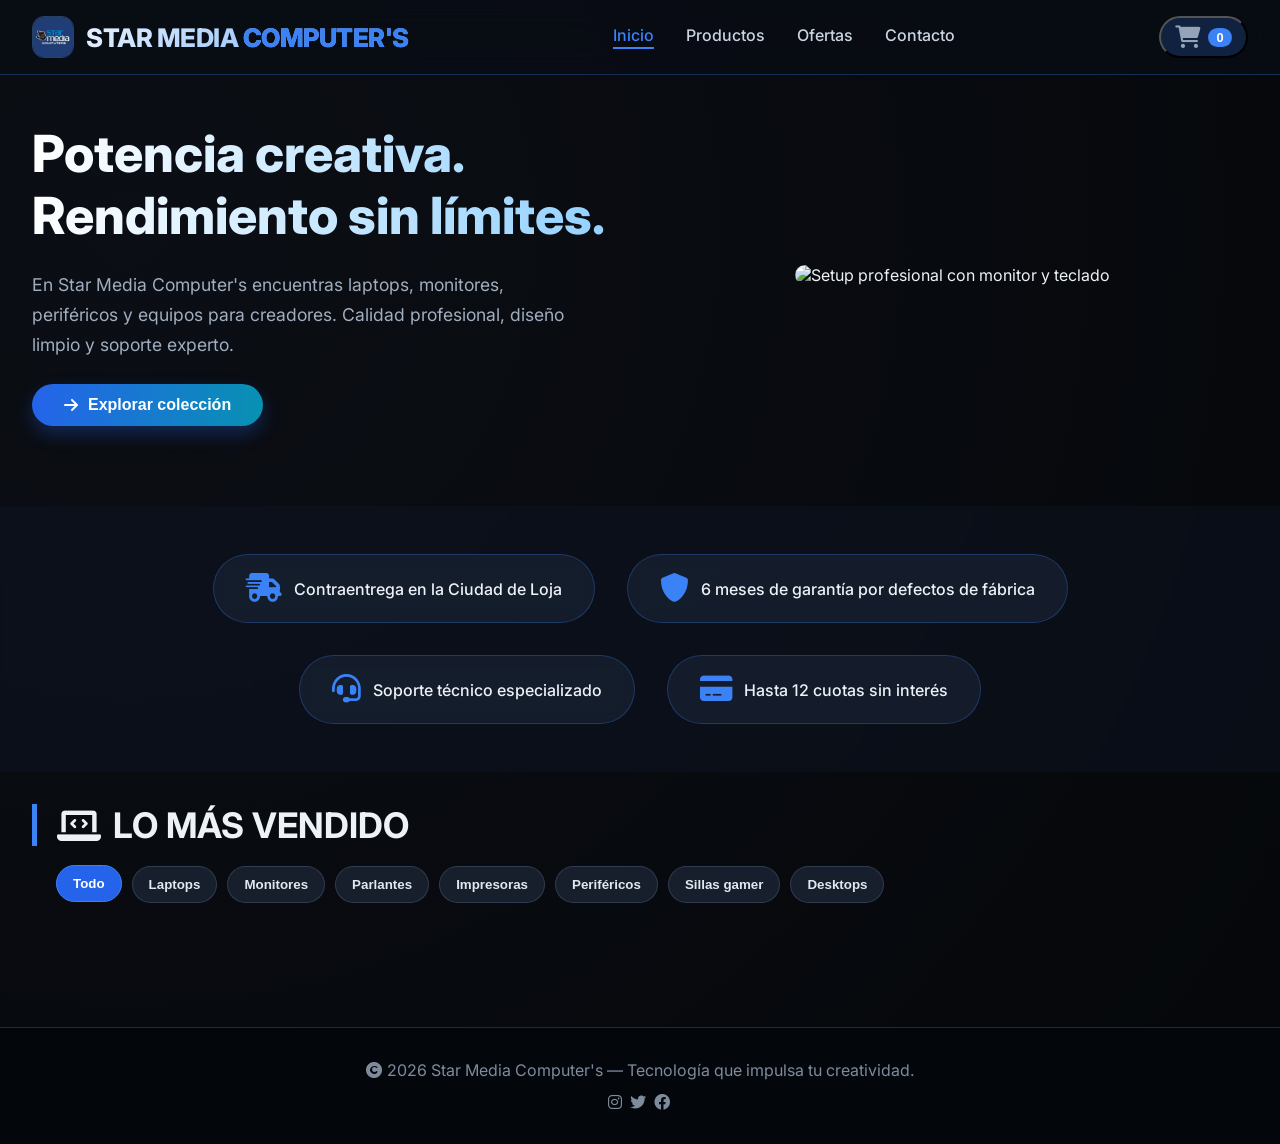
==== commit 1267b76d: "Add files via upload Integración Firebase + panel admin" ====
--- a/index.html
+++ b/index.html
@@ -1,1318 +1,1126 @@
-<!DOCTYPE html>
-<html lang="es">
-<head>
-    <meta charset="UTF-8">
-    <meta name="viewport" content="width=device-width, initial-scale=1.0, user-scalable=yes">
-    <meta name="description" content="Venta de computadoras gamer, laptops, monitores, periféricos y estaciones de trabajo en Ecuador. Star Media Computer's.">
-    <meta name="keywords" content="computadoras, laptops, gaming, monitores, periféricos, sillas gamer, Ecuador, tecnología">
-    <meta name="author" content="Star Media Computer's">
-    <title>Star Media Computer's | Tienda de alto rendimiento</title>
-
-    <link rel="preconnect" href="https://fonts.googleapis.com">
-    <link rel="preconnect" href="https://fonts.gstatic.com" crossorigin>
-    <link href="https://fonts.googleapis.com/css2?family=Inter:opsz,wght@14..32,300;14..32,400;14..32,500;14..32,600;14..32,700;14..32,800&display=swap" rel="stylesheet">
-    <link rel="stylesheet" href="https://cdnjs.cloudflare.com/ajax/libs/font-awesome/6.0.0-beta3/css/all.min.css">
-
-    <style>
-        * {
-            margin: 0;
-            padding: 0;
-            box-sizing: border-box;
-        }
-
-        html {
-            scroll-behavior: smooth;
-        }
-
-        body {
-            font-family: 'Inter', sans-serif;
-            background: radial-gradient(circle at 10% 20%, #0B0E14, #05070a);
-            color: #EDF2F7;
-        }
-
-        ::-webkit-scrollbar { width: 8px; }
-        ::-webkit-scrollbar-track { background: #10141c; }
-        ::-webkit-scrollbar-thumb { background: #3b82f6; border-radius: 12px; }
-
-        /* ── HEADER ── */
-        .header {
-            position: sticky;
-            top: 0;
-            z-index: 100;
-            backdrop-filter: blur(16px);
-            background: rgba(8, 12, 20, 0.75);
-            border-bottom: 1px solid rgba(59, 130, 246, 0.3);
-            padding: 1rem 2rem;
-            display: flex;
-            justify-content: space-between;
-            align-items: center;
-            flex-wrap: wrap;
-            gap: 1rem;
-        }
-
-        .logo {
-            display: flex;
-            align-items: center;
-            gap: 12px;
-            font-size: 1.6rem;
-            font-weight: 800;
-            letter-spacing: -0.5px;
-            background: linear-gradient(135deg, #FFFFFF, #60A5FA);
-            -webkit-background-clip: text;
-            background-clip: text;
-            color: transparent;
-        }
-        .logo img {
-            width: 42px;
-            height: 42px;
-            border-radius: 12px;
-            object-fit: cover;
-            border: 1px solid rgba(96, 165, 250, 0.35);
-        }
-
-        .nav-links {
-            display: flex;
-            gap: 2rem;
-            font-weight: 500;
-            flex-wrap: wrap;
-        }
-        .nav-links a {
-            color: #CBD5E1;
-            text-decoration: none;
-            transition: color 0.2s;
-            font-size: 1rem;
-            padding-bottom: 2px;
-            border-bottom: 2px solid transparent;
-        }
-        .nav-links a:hover { color: #60A5FA; }
-        .nav-links a.active {
-            color: #3b82f6;
-            border-bottom: 2px solid #3b82f6;
-        }
-
-        .cart-icon {
-            position: relative;
-            cursor: pointer;
-            background: rgba(59,130,246,0.2);
-            padding: 8px 14px;
-            border-radius: 40px;
-            backdrop-filter: blur(4px);
-            transition: background 0.2s;
-            display: flex;
-            align-items: center;
-            gap: 8px;
-            user-select: none;
-        }
-        .cart-icon i { font-size: 1.4rem; color: #94a3b8; }
-        .cart-count {
-            background: #3b82f6;
-            color: white;
-            font-weight: bold;
-            border-radius: 30px;
-            padding: 2px 8px;
-            font-size: 0.8rem;
-            min-width: 24px;
-            text-align: center;
-            transition: transform 0.2s;
-        }
-        .cart-icon:hover { background: rgba(59,130,246,0.4); }
-
-        /* ── HERO ── */
-        .hero {
-            display: flex;
-            flex-wrap: wrap;
-            align-items: center;
-            justify-content: space-between;
-            padding: 3rem 2rem 4rem;
-            max-width: 1400px;
-            margin: 0 auto;
-            gap: 2rem;
-        }
-        .hero-text { flex: 1; min-width: 280px; }
-        .hero-text h1 {
-            font-size: 3.2rem;
-            font-weight: 800;
-            line-height: 1.2;
-            background: linear-gradient(to right, #FFFFFF, #90d0ff);
-            -webkit-background-clip: text;
-            background-clip: text;
-            color: transparent;
-        }
-        .hero-text p {
-            font-size: 1.1rem;
-            color: #A0AEC0;
-            margin: 1.5rem 0;
-            max-width: 550px;
-            line-height: 1.7;
-        }
-        .btn-primary {
-            background: linear-gradient(95deg, #2563eb, #0891b2);
-            border: none;
-            padding: 12px 32px;
-            font-weight: 600;
-            border-radius: 40px;
-            color: white;
-            font-size: 1rem;
-            cursor: pointer;
-            transition: transform 0.2s, box-shadow 0.2s;
-            box-shadow: 0 8px 18px rgba(37,99,235,0.3);
-            display: inline-flex;
-            align-items: center;
-            gap: 10px;
-        }
-        .btn-primary:hover {
-            transform: translateY(-2px);
-            box-shadow: 0 15px 25px -8px #1e40af;
-        }
-        .hero-image { flex: 1; text-align: center; }
-        .hero-image img {
-            max-width: 100%;
-            filter: drop-shadow(0 20px 25px -10px rgba(0,0,0,0.5));
-            border-radius: 30px;
-        }
-
-        /* ── FEATURES ── */
-        .features {
-            display: flex;
-            flex-wrap: wrap;
-            justify-content: center;
-            gap: 2rem;
-            padding: 3rem 2rem;
-            background: rgba(15, 23, 42, 0.4);
-            backdrop-filter: blur(2px);
-            margin-top: 1rem;
-        }
-        .feature-card {
-            background: rgba(30, 41, 59, 0.5);
-            padding: 1.2rem 2rem;
-            border-radius: 60px;
-            display: flex;
-            align-items: center;
-            gap: 12px;
-            font-weight: 500;
-            backdrop-filter: blur(8px);
-            border: 1px solid rgba(59,130,246,0.3);
-        }
-        .feature-card i { font-size: 1.8rem; color: #3b82f6; }
-
-        /* ── PRODUCTS ── */
-        .products-section {
-            padding: 2rem 2rem 4rem;
-            max-width: 1400px;
-            margin: 0 auto;
-        }
-        .section-title {
-            font-size: 2.2rem;
-            font-weight: 700;
-            margin-bottom: 1.2rem;
-            display: flex;
-            align-items: center;
-            gap: 12px;
-            border-left: 5px solid #3b82f6;
-            padding-left: 20px;
-        }
-
-        .categories {
-            display: flex;
-            flex-wrap: wrap;
-            gap: 10px;
-            margin-bottom: 1.8rem;
-            padding-left: 24px;
-        }
-        .category-btn {
-            background: rgba(30, 41, 59, 0.7);
-            border: 1px solid rgba(51, 65, 85, 0.9);
-            color: #e2e8f0;
-            padding: 10px 16px;
-            border-radius: 999px;
-            cursor: pointer;
-            transition: background 0.2s, border-color 0.2s, transform 0.2s;
-            font-weight: 600;
-        }
-        .category-btn:hover,
-        .category-btn.active {
-            background: #2563eb;
-            border-color: #3b82f6;
-            color: #fff;
-            transform: translateY(-1px);
-        }
-
-        .product-grid {
-            display: grid;
-            grid-template-columns: repeat(auto-fill, minmax(290px, 1fr));
-            gap: 2rem;
-        }
-        .product-card {
-            background: #11161f;
-            border-radius: 32px;
-            overflow: hidden;
-            transition: transform 0.3s ease, border-color 0.3s ease, box-shadow 0.3s ease;
-            border: 1px solid #1e2a3a;
-            box-shadow: 0 10px 20px -5px rgba(0,0,0,0.5);
-            opacity: 0;
-            transform: translateY(20px);
-            animation: fadeUp 0.5s forwards;
-            cursor: pointer;
-        }
-        .product-card:hover {
-            transform: translateY(-8px);
-            border-color: #3b82f6;
-            box-shadow: 0 25px 35px -12px #0f172a;
-        }
-
-        .product-img-wrapper {
-            overflow: hidden;
-            position: relative;
-        }
-        .product-img {
-            width: 100%;
-            height: 210px;
-            object-fit: cover;
-            transition: transform 0.5s;
-            display: block;
-        }
-        .product-card:hover .product-img { transform: scale(1.03); }
-
-        .product-badge-overlay {
-            position: absolute;
-            top: 12px;
-            left: 12px;
-            background: rgba(37,99,235,0.8);
-            backdrop-filter: blur(4px);
-            padding: 4px 12px;
-            border-radius: 30px;
-            font-size: 0.7rem;
-            font-weight: bold;
-        }
-
-        .product-info { padding: 1.5rem; }
-        .product-title {
-            font-size: 1.2rem;
-            font-weight: 700;
-            margin-bottom: 0.5rem;
-            display: flex;
-            justify-content: space-between;
-            gap: 10px;
-            align-items: flex-start;
-        }
-        .badge {
-            background: #3b82f620;
-            color: #60a5fa;
-            font-size: 0.7rem;
-            padding: 4px 8px;
-            border-radius: 999px;
-            font-weight: 700;
-            white-space: nowrap;
-        }
-        .specs {
-            font-size: 0.85rem;
-            color: #94a3b8;
-            margin: 12px 0;
-            line-height: 1.5;
-        }
-        .price {
-            font-size: 1.8rem;
-            font-weight: 800;
-            color: #facc15;
-            margin: 10px 0;
-        }
-        .price small {
-            font-size: 0.8rem;
-            color: #64748b;
-            text-decoration: line-through;
-            margin-left: 8px;
-            font-weight: 400;
-        }
-        .btn-add {
-            width: 100%;
-            background: linear-gradient(95deg, #1e293b, #0f172a);
-            border: 1px solid #334155;
-            color: #e2e8f0;
-            padding: 12px;
-            border-radius: 40px;
-            font-weight: 600;
-            cursor: pointer;
-            transition: background 0.2s, border-color 0.2s, transform 0.15s;
-            display: flex;
-            align-items: center;
-            justify-content: center;
-            gap: 10px;
-        }
-        .btn-add:hover {
-            background: #2563eb;
-            border-color: #3b82f6;
-            color: white;
-            transform: scale(0.98);
-        }
-
-        /* ── FOOTER ── */
-        footer {
-            background: #03060b;
-            text-align: center;
-            padding: 2rem;
-            border-top: 1px solid #1e293b;
-            margin-top: 2rem;
-            color: #7e8b9c;
-        }
-        .footer-icons {
-            margin-top: 12px;
-            letter-spacing: 2px;
-        }
-
-        /* ── CART MODAL ── */
-        .cart-modal {
-            display: none;
-            position: fixed;
-            inset: 0;
-            background-color: rgba(0,0,0,0.7);
-            backdrop-filter: blur(6px);
-            z-index: 1000;
-            justify-content: flex-end;
-            align-items: center;
-        }
-        .cart-panel {
-            background: #0f121f;
-            width: 100%;
-            max-width: 450px;
-            height: 100vh;
-            overflow-y: auto;
-            padding: 1.8rem;
-            box-shadow: -5px 0 25px rgba(0,0,0,0.5);
-            border-left: 2px solid #3b82f6;
-            display: flex;
-            flex-direction: column;
-        }
-        .cart-header {
-            display: flex;
-            justify-content: space-between;
-            align-items: center;
-            border-bottom: 1px solid #2d3a4a;
-            padding-bottom: 1rem;
-            margin-bottom: 1.5rem;
-            font-size: 1.5rem;
-            font-weight: 700;
-        }
-        .cart-close-btn {
-            cursor: pointer;
-            font-size: 1.6rem;
-            color: #94a3b8;
-            transition: color 0.2s;
-            background: none;
-            border: none;
-        }
-        .cart-close-btn:hover { color: #f87171; }
-
-        .cart-items-list { flex: 1; margin-bottom: 1.5rem; }
-        .cart-item {
-            display: flex;
-            justify-content: space-between;
-            align-items: center;
-            gap: 12px;
-            background: #131a24;
-            border-radius: 24px;
-            padding: 12px;
-            margin-bottom: 12px;
-            border: 1px solid #2a3a48;
-        }
-        .cart-item-info h4 { font-size: 1rem; margin-bottom: 4px; }
-        .cart-item-info p { font-size: 0.8rem; color: #facc15; font-weight: bold; }
-
-        /* ── MEJORA: acciones de cantidad ── */
-        .cart-item-actions {
-            display: flex;
-            align-items: center;
-            gap: 6px;
-            flex-shrink: 0;
-        }
-        .qty-btn {
-            background: #1e2a3a;
-            border: 1px solid #334155;
-            color: #e2e8f0;
-            cursor: pointer;
-            font-size: 1rem;
-            width: 28px;
-            height: 28px;
-            border-radius: 50%;
-            display: flex;
-            align-items: center;
-            justify-content: center;
-            transition: background 0.2s;
-            font-weight: 700;
-            line-height: 1;
-        }
-        .qty-btn:hover { background: #2563eb; border-color: #3b82f6; }
-        .cart-qty {
-            min-width: 28px;
-            text-align: center;
-            font-weight: 700;
-            color: #cbd5e1;
-            font-size: 0.95rem;
-        }
-        .remove-item {
-            background: #1e2a3a;
-            border: none;
-            color: #f87171;
-            cursor: pointer;
-            font-size: 1.05rem;
-            padding: 6px 10px;
-            border-radius: 30px;
-            transition: background 0.2s, color 0.2s;
-        }
-        .remove-item:hover { background: #4a1e2c; color: #ff9f9f; }
-
-        .cart-total {
-            border-top: 2px solid #2d3e5a;
-            padding-top: 1rem;
-            font-size: 1.4rem;
-            font-weight: 700;
-            display: flex;
-            justify-content: space-between;
-            margin-bottom: 1.5rem;
-        }
-        .checkout-btn {
-            background: linear-gradient(95deg, #2563eb, #0891b2);
-            border: none;
-            padding: 14px;
-            border-radius: 40px;
-            font-weight: bold;
-            font-size: 1rem;
-            color: white;
-            cursor: pointer;
-            width: 100%;
-            transition: transform 0.2s, background 0.2s;
-            display: flex;
-            justify-content: center;
-            gap: 8px;
-        }
-        .checkout-btn:hover { transform: scale(0.98); background: #1e40af; }
-
-        .empty-cart-msg {
-            text-align: center;
-            padding: 2rem;
-            color: #7e8b9c;
-        }
-
-        /* ── TOAST ── */
-        .toast-notify {
-            position: fixed;
-            bottom: 30px;
-            right: 30px;
-            background: rgba(15, 23, 42, 0.9);
-            border-left: 5px solid #3b82f6;
-            border-radius: 20px;
-            padding: 12px 24px;
-            color: white;
-            font-weight: 500;
-            display: flex;
-            align-items: center;
-            gap: 12px;
-            z-index: 1100;
-            box-shadow: 0 15px 30px -12px black;
-            transform: translateX(400px);
-            transition: transform 0.3s ease;
-            pointer-events: none;
-        }
-        .toast-notify.show { transform: translateX(0); }
-
-        /* ── PRODUCT DETAIL MODAL ── */
-        .product-detail-panel {
-            max-width: 900px;
-            width: min(900px, 100%);
-            border-left: none;
-            border-right: 2px solid #3b82f6;
-        }
-
-        .product-detail {
-            display: grid;
-            grid-template-columns: 1.1fr 1fr;
-            gap: 1.5rem;
-            align-items: start;
-        }
-        .product-detail-image {
-            width: 100%;
-            border-radius: 26px;
-            border: 1px solid rgba(59,130,246,0.25);
-            box-shadow: 0 18px 35px -18px rgba(0,0,0,0.8);
-            object-fit: cover;
-        }
-        .product-detail h2 { font-size: 1.8rem; margin-bottom: 0.5rem; }
-        .detail-badge {
-            display: inline-block;
-            margin-bottom: 0.8rem;
-            background: rgba(59,130,246,0.14);
-            color: #93c5fd;
-            padding: 6px 10px;
-            border-radius: 999px;
-            font-size: 0.78rem;
-            font-weight: 700;
-        }
-        .detail-category {
-            color: #93c5fd;
-            font-weight: 700;
-            margin-bottom: 0.3rem;
-        }
-        .detail-specs {
-            color: #cbd5e1;
-            line-height: 1.7;
-            margin: 1rem 0;
-            font-size: 0.95rem;
-        }
-        .detail-price {
-            font-size: 2rem;
-            font-weight: 800;
-            color: #facc15;
-            margin: 1rem 0 0.4rem;
-        }
-        .detail-old {
-            color: #64748b;
-            text-decoration: line-through;
-            margin-left: 10px;
-            font-size: 1rem;
-            font-weight: 500;
-        }
-        .detail-list {
-            margin-top: 1rem;
-            display: grid;
-            gap: 10px;
-        }
-        .detail-chip {
-            background: #131a24;
-            border: 1px solid #263448;
-            border-radius: 18px;
-            padding: 10px 12px;
-            color: #cbd5e1;
-            font-size: 0.92rem;
-        }
-        .detail-actions {
-            display: flex;
-            gap: 10px;
-            margin-top: 1.2rem;
-            flex-wrap: wrap;
-        }
-        .detail-close {
-            background: #1e2a3a;
-            border: 1px solid #334155;
-            color: #e2e8f0;
-            padding: 12px 18px;
-            border-radius: 40px;
-            font-weight: 700;
-            cursor: pointer;
-            transition: background 0.2s;
-        }
-        .detail-close:hover { background: #334155; }
-
-        /* ── RESPONSIVE ── */
-        @media (max-width: 900px) {
-            .product-detail { grid-template-columns: 1fr; }
-        }
-
-        @media (max-width: 700px) {
-            .header { padding: 1rem; }
-            .hero-text h1 { font-size: 2.2rem; }
-            .cart-panel { width: 100%; max-width: 100%; }
-            .categories { padding-left: 0; }
-            .nav-links {
-                width: 100%;
-                justify-content: center;
-                gap: 1rem;
-                font-size: 0.9rem;
-            }
-            .product-title { font-size: 1.1rem; }
-            .price { font-size: 1.4rem; }
-            .btn-add { padding: 10px; font-size: 0.9rem; }
-            .product-detail { flex-direction: column; }
-            .product-detail-image { width: 100%; }
-        }
-
-        @keyframes fadeUp {
-            to { opacity: 1; transform: translateY(0); }
-        }
-    </style>
-</head>
-<body>
-
-<header class="header">
-    <div class="logo">
-        <img src="img/logo.jpg" alt="Logo Star Media Computer's" class="logo-img">
-        <span>STAR MEDIA <span style="color:#3b82f6">COMPUTER'S</span></span>
-    </div>
-    <nav class="nav-links" aria-label="Navegación principal">
-        <a href="#" id="inicioBtn" class="active">Inicio</a>
-        <a href="#" id="productosBtn">Productos</a>
-        <a href="#" id="ofertasBtn">Ofertas</a>
-        <a href="https://wa.me/593991603927" target="_blank" rel="noopener noreferrer">Contacto</a>
-    </nav>
-    <button class="cart-icon" id="openCartBtn" aria-label="Abrir carrito de compras">
-        <i class="fas fa-shopping-cart" aria-hidden="true"></i>
-        <span class="cart-count" id="cartCounter">0</span>
-    </button>
-</header>
-
-<main>
-    <div class="hero">
-        <div class="hero-text">
-            <h1>Potencia creativa.<br>Rendimiento sin límites.</h1>
-            <p>En Star Media Computer's encuentras laptops, monitores, periféricos y equipos para creadores. Calidad profesional, diseño limpio y soporte experto.</p>
-            <button class="btn-primary" id="exploreBtn"><i class="fas fa-arrow-right" aria-hidden="true"></i> Explorar colección</button>
-        </div>
-        <div class="hero-image">
-            <img src="https://images.unsplash.com/photo-1587831990711-23ca6441447b?w=600&h=400&fit=crop" alt="Setup profesional con monitor y teclado">
-        </div>
-    </div>
-
-    <div class="features" aria-label="Beneficios de la tienda">
-        <div class="feature-card"><i class="fas fa-truck-fast" aria-hidden="true"></i> Contraentrega en la Ciudad de Loja</div>
-        <div class="feature-card"><i class="fas fa-shield-alt" aria-hidden="true"></i> 6 meses de garantía por defectos de fábrica</div>
-        <div class="feature-card"><i class="fas fa-headset" aria-hidden="true"></i> Soporte técnico especializado</div>
-        <div class="feature-card"><i class="fas fa-credit-card" aria-hidden="true"></i> Hasta 12 cuotas sin interés</div>
-    </div>
-
-    <section class="products-section" id="products" aria-label="Catálogo de productos">
-        <div class="section-title">
-            <i class="fas fa-laptop-code" aria-hidden="true"></i>
-            <span id="sectionLabel">LO MÁS VENDIDO</span>
-        </div>
-
-        <div class="categories" id="categoryBar" role="group" aria-label="Filtrar por categoría">
-            <button class="category-btn active" data-filter="all">Todo</button>
-            <button class="category-btn" data-filter="laptops">Laptops</button>
-            <button class="category-btn" data-filter="monitores">Monitores</button>
-            <button class="category-btn" data-filter="parlantes">Parlantes</button>
-            <button class="category-btn" data-filter="impresoras">Impresoras</button>
-            <button class="category-btn" data-filter="perifericos">Periféricos</button>
-            <button class="category-btn" data-filter="sillas">Sillas gamer</button>
-            <button class="category-btn" data-filter="desktops">Desktops</button>
-        </div>
-
-        <div class="product-grid" id="productGrid" role="list"></div>
-    </section>
-</main>
-
-<footer>
-    <p><i class="fas fa-copyright" aria-hidden="true"></i> 2026 Star Media Computer's — Tecnología que impulsa tu creatividad.</p>
-    <div class="footer-icons" aria-label="Redes sociales">
-        <i class="fab fa-instagram" aria-label="Instagram"></i>
-        <i class="fab fa-twitter" aria-label="Twitter"></i>
-        <i class="fab fa-facebook" aria-label="Facebook"></i>
-    </div>
-</footer>
-
-<!-- CART MODAL -->
-<div id="cartModal" class="cart-modal" role="dialog" aria-modal="true" aria-label="Carrito de compras">
-    <div class="cart-panel">
-        <div class="cart-header">
-            <span><i class="fas fa-shopping-bag" aria-hidden="true"></i> Mi Carrito</span>
-            <button class="cart-close-btn" id="closeCartBtn" aria-label="Cerrar carrito">
-                <i class="fas fa-times" aria-hidden="true"></i>
-            </button>
-        </div>
-        <div id="cartItemsContainer" class="cart-items-list">
-            <div class="empty-cart-msg">🛒 Tu carrito está vacío</div>
-        </div>
-        <div class="cart-total">
-            <span>Total:</span>
-            <span id="cartTotalAmount">$0</span>
-        </div>
-        <button class="checkout-btn" id="checkoutBtn">
-            <i class="fas fa-credit-card" aria-hidden="true"></i> Finalizar compra
-        </button>
-    </div>
-</div>
-
-<!-- PRODUCT DETAIL MODAL -->
-<div id="productModal" class="cart-modal" role="dialog" aria-modal="true" aria-label="Detalle del producto">
-    <div class="cart-panel product-detail-panel">
-        <div class="cart-header">
-            <span><i class="fas fa-box-open" aria-hidden="true"></i> Detalle del producto</span>
-            <button class="cart-close-btn" id="closeProductBtn" aria-label="Cerrar detalle">
-                <i class="fas fa-times" aria-hidden="true"></i>
-            </button>
-        </div>
-        <div id="productDetailContainer"></div>
-    </div>
-</div>
-
-<!-- TOAST -->
-<div id="toastMsg" class="toast-notify" role="status" aria-live="polite">
-    <i class="fas fa-check-circle" style="color:#3b82f6" aria-hidden="true"></i>
-    <span id="toastText">Producto añadido</span>
-</div>
-
-<script>
-    // ─────────────────────────────────────────────
-    // SINCRONIZACIÓN CON PANEL ADMIN
-    // Los productos y la portada se leen desde localStorage si el admin los guardó.
-    // ─────────────────────────────────────────────
-
-    // ─────────────────────────────────────────────
-    // DATOS DEFAULT (se usan si el admin nunca guardó cambios)
-    // ─────────────────────────────────────────────
-    const DEFAULT_PRODUCTS = [
-        {
-            id: 1, type: "laptops",
-            name: "AERO X9 GT", category: "Gaming Laptop",
-            specs: "Intel i9-14900HX · RTX 4090 · 32GB DDR5 · 1TB NVMe · 240Hz",
-            description: "Potencia extrema para gaming competitivo, edición pesada y trabajo creativo sin cuello de botella.",
-            features: ["Pantalla 240Hz", "Refrigeración avanzada", "Teclado RGB", "Carga rápida"],
-            price: 2899, oldPrice: 3199,  // MEJORA #2: oldPrice corregido (era igual al price)
-            image: "https://images.unsplash.com/photo-1603302576837-37561b2e2302?w=400&h=260&fit=crop",
-            badge: "🔥 TOP GAMING"
-        },
-        {
-            id: 2, type: "laptops",
-            name: "ZenBook Pro Duo", category: "Ultrabook Creativo",
-            specs: "Intel Ultra 9 · RTX 4070 · 32GB · 2TB SSD · Pantalla OLED 4K",
-            description: "Pensada para diseño, multitarea y productividad seria con doble pantalla y acabado premium.",
-            features: ["OLED 4K", "Doble pantalla", "2TB SSD", "Alto rendimiento"],
-            price: 2399, oldPrice: 2699,  // MEJORA #2: oldPrice corregido
-            image: "https://images.unsplash.com/photo-1531297484001-80022131f5a1?w=400&h=260&fit=crop",
-            badge: "✨ EDICIÓN LIMITADA"
-        },
-        {
-            id: 3, type: "desktops",
-            name: "Vortex Titan", category: "Desktop Workstation",
-            specs: "Ryzen Threadripper · RTX 5090 · 64GB RAM · 4TB M.2",
-            description: "Una estación de trabajo pensada para cargas extremas, render y producción profesional.",
-            features: ["64GB RAM", "4TB M.2", "Fuente modular", "Enfriamiento premium"],
-            price: 4599, oldPrice: 5299,
-            image: "https://images.unsplash.com/photo-1587202372775-e229f172b9d7?w=400&h=260&fit=crop",
-            badge: "🚀 RENDIMIENTO EXTREMO"
-        },
-        {
-            id: 4, type: "laptops",
-            name: "Edgebook 14 Air", category: "Ultra Ligera",
-            specs: "Snapdragon X Elite · 16GB · 1TB · Batería 18h · 1.1kg",
-            description: "Ligera, silenciosa y eficiente. Ideal para estudiar, trabajo móvil y jornadas largas.",
-            features: ["18 horas de batería", "1.1 kg", "1TB SSD", "Portabilidad total"],
-            price: 1199, oldPrice: 1499,
-            image: "https://images.unsplash.com/photo-1541807084-5c52b6b3adef?w=400&h=260&fit=crop",
-            badge: "⚡ EFICIENCIA TOTAL"
-        },
-        {
-            id: 5, type: "desktops",
-            name: "Nebula Studio", category: "All-in-One Creator",
-            specs: "M3 Ultra · 48GB unificada · 2TB SSD · Pantalla 32\" 6K",
-            description: "Todo en uno para creadores y diseñadores que quieren potencia con estética limpia.",
-            features: ["Pantalla 6K", "48GB unificada", "2TB SSD", "Diseño minimalista"],
-            price: 3899, oldPrice: 4299,
-            image: "https://images.unsplash.com/photo-1587831990711-23ca6441447b?w=400&h=260&fit=crop",
-            badge: "🎨 PARA DISEÑADORES"
-        },
-        {
-            id: 6, type: "desktops",
-            name: "Phantom S-19", category: "Gaming Desktop",
-            specs: "Ryzen 9 9950X · RTX 5080 · 32GB RGB · 2TB PCIe 5.0",
-            description: "PC gamer de alto nivel para jugar, transmitir y trabajar con fluidez brutal.",
-            features: ["32GB RGB", "PCIe 5.0", "Gaming extremo", "Estética premium"],
-            price: 3199, oldPrice: 3699,
-            image: "https://images.unsplash.com/photo-1593640408182-31c70c8268f5?w=400&h=260&fit=crop",
-            badge: "💀 EDICIÓN PHANTOM"
-        },
-        {
-            id: 7, type: "monitores",
-            name: "Alpha View 27 Pro", category: "Monitor",
-            specs: "27'' IPS · 165Hz · 2K · HDR · 1ms",
-            description: "Monitor ideal para gaming, edición y uso diario con colores vivos y respuesta rápida.",
-            features: ["2K QHD", "165Hz", "1ms", "HDR"],
-            price: 329, oldPrice: 389,
-            image: "https://images.unsplash.com/photo-1527443224154-c4a3942d3acf?w=400&h=260&fit=crop",
-            badge: "🖥️ MONITOR PRO"
-        },
-        {
-            id: 8, type: "perifericos",
-            name: "Pulse X Keyboard", category: "Periférico",
-            specs: "Mecánico RGB · Switches táctiles · Anti-ghosting · USB-C",
-            description: "Teclado mecánico con sensación premium, retroiluminación y respuesta precisa.",
-            features: ["Switches táctiles", "RGB", "Anti-ghosting", "USB-C"],
-            price: 89, oldPrice: 109,
-            image: "https://images.unsplash.com/photo-1545239351-1141bd82e8a6?w=400&h=260&fit=crop",
-            badge: "⌨️ MECÁNICO"
-        },
-        {
-            id: 9, type: "parlantes",
-            name: "SoundCore Duo", category: "Parlantes",
-            specs: "2.1 Stereo · Bluetooth 5.3 · Graves profundos · USB",
-            description: "Sonido compacto con cuerpo, ideal para escritorio, música y juegos casuales.",
-            features: ["Bluetooth 5.3", "2.1 stereo", "Graves potentes", "Diseño compacto"],
-            price: 79, oldPrice: 99,
-            image: "https://images.unsplash.com/photo-1518441902117-f0a6f2a42a0f?w=400&h=260&fit=crop",
-            badge: "🔊 SONIDO CLARO"
-        },
-        {
-            id: 10, type: "impresoras",
-            name: "PrintMax EcoTank", category: "Impresora",
-            specs: "Wi‑Fi · Escáner · Dúplex · Bajo costo por página",
-            description: "Impresora para hogar y oficina con tanque de tinta y conectividad inalámbrica.",
-            features: ["Wi‑Fi", "Escáner", "Dúplex", "EcoTank"],
-            price: 219, oldPrice: 259,
-            image: "https://images.unsplash.com/photo-1586953208448-b95a79798f07?w=400&h=260&fit=crop",
-            badge: "🖨️ OFICINA"
-        },
-        {
-            id: 11, type: "sillas",
-            name: "Gamer Chair Nitro", category: "Silla gamer",
-            specs: "Ergonómica · Reclinable · Soporte lumbar · 160°",
-            description: "Silla cómoda para largas sesiones frente a la PC, con estilo gamer limpio.",
-            features: ["Ergonómica", "Reclinable 160°", "Soporte lumbar", "Reposabrazos"],
-            price: 179, oldPrice: 229,
-            image: "https://images.unsplash.com/photo-1505843513577-22bb7d21e455?w=400&h=260&fit=crop",
-            badge: "🪑 COMODIDAD"
-        }
-    ];
-
-    // Cargar productos desde admin (localStorage) o usar los default
-    let products = (() => {
-        try {
-            const saved = JSON.parse(localStorage.getItem('sm_products'));
-            return Array.isArray(saved) && saved.length ? saved : [...DEFAULT_PRODUCTS];
-        } catch { return [...DEFAULT_PRODUCTS]; }
-    })();
-
-    // ─────────────────────────────────────────────
-    // ESTADO
-    // ─────────────────────────────────────────────
-    let cart = [];
-    let activeFilter = 'all';
-    let toastTimeout = null;
-
-    // ─────────────────────────────────────────────
-    // REFERENCIAS DOM
-    // ─────────────────────────────────────────────
-    const cartCounterSpan      = document.getElementById('cartCounter');
-    const productGrid          = document.getElementById('productGrid');
-    const cartModal            = document.getElementById('cartModal');
-    const productModal         = document.getElementById('productModal');
-    const openCartBtn          = document.getElementById('openCartBtn');
-    const closeCartBtn         = document.getElementById('closeCartBtn');
-    const closeProductBtn      = document.getElementById('closeProductBtn');
-    const cartItemsContainer   = document.getElementById('cartItemsContainer');
-    const cartTotalAmountSpan  = document.getElementById('cartTotalAmount');
-    const productDetailContainer = document.getElementById('productDetailContainer');
-    const toastDiv             = document.getElementById('toastMsg');
-    const toastTextSpan        = document.getElementById('toastText');
-    const categoryBar          = document.getElementById('categoryBar');
-    const sectionLabel         = document.getElementById('sectionLabel');
-
-    // ─────────────────────────────────────────────
-    // UTILIDADES
-    // ─────────────────────────────────────────────
-
-    function money(value) {
-        return `$${Number(value).toLocaleString()} USD`;
-    }
-
-    // MEJORA #3: sanitización para prevenir XSS
-    function sanitize(str) {
-        const el = document.createElement('div');
-        el.textContent = str;
-        return el.innerHTML;
-    }
-
-    function showToast(message, isError = false) {
-        if (toastTimeout) clearTimeout(toastTimeout);
-        toastTextSpan.textContent = message;
-        toastDiv.classList.add('show');
-        toastDiv.style.borderLeftColor = isError ? '#f97316' : '#3b82f6';
-        toastTimeout = setTimeout(() => toastDiv.classList.remove('show'), 2200);
-    }
-
-    // ─────────────────────────────────────────────
-    // PERSISTENCIA
-    // ─────────────────────────────────────────────
-
-    function saveCart() {
-        localStorage.setItem('cart', JSON.stringify(cart));
-    }
-
-    function loadCart() {
-        try {
-            const saved = JSON.parse(localStorage.getItem('cart'));
-            if (Array.isArray(saved)) cart = saved;
-        } catch (e) {
-            cart = [];
-        }
-    }
-
-    // ─────────────────────────────────────────────
-    // TOTALES — MEJORA #4: llamada única, sin duplicados
-    // ─────────────────────────────────────────────
-
-    function recalcCartTotals() {
-        const total = cart.reduce((sum, item) => sum + (item.price * item.quantity), 0);
-        const count = cart.reduce((sum, item) => sum + item.quantity, 0);
-        cartCounterSpan.textContent = count;
-        cartTotalAmountSpan.textContent = money(total);
-        return { total, count };
-    }
-
-    // ─────────────────────────────────────────────
-    // CARRITO
-    // ─────────────────────────────────────────────
-
-    function addToCart(product) {
-        const existing = cart.find(item => item.id === product.id);
-        if (existing) {
-            existing.quantity += 1;
-        } else {
-            cart.push({ id: product.id, name: product.name, price: product.price, quantity: 1 });
-        }
-        saveCart();
-        renderCartModal();               // renderCartModal ya llama recalcCartTotals internamente
-        showToast(`➕ ${product.name} agregado al carrito`);
-        cartCounterSpan.style.transform = 'scale(1.3)';
-        setTimeout(() => { cartCounterSpan.style.transform = ''; }, 200);
-    }
-
-    // MEJORA #5: función para cambiar cantidad (+/-)
-    function changeQty(index, delta) {
-        if (!cart[index]) return;
-        cart[index].quantity += delta;
-        if (cart[index].quantity <= 0) {
-            removeFromCart(index);
-            return;
-        }
-        saveCart();
-        renderCartModal();
-    }
-
-    function removeFromCart(index) {
-        const removed = cart[index];
-        if (!removed) return;
-        cart.splice(index, 1);
-        saveCart();
-        renderCartModal();
-        showToast(`❌ ${removed.name} eliminado del carrito`);
-    }
-
-    function renderCartModal() {
-        if (!cartItemsContainer) return;
-
-        if (cart.length === 0) {
-            cartItemsContainer.innerHTML = `<div class="empty-cart-msg">🛒 Tu carrito está vacío<br>¡Agrega productos increíbles!</div>`;
-            recalcCartTotals();
-            return;
-        }
-
-        // MEJORA #3: usamos sanitize() en los datos de usuario antes de insertar en el DOM
-        cartItemsContainer.innerHTML = cart.map((item, idx) => `
-            <div class="cart-item">
-                <div class="cart-item-info">
-                    <h4>${sanitize(item.name)}</h4>
-                    <p>${money(item.price)} · Subtotal: ${money(item.price * item.quantity)}</p>
-                </div>
-                <div class="cart-item-actions">
-                    <button class="qty-btn" data-action="dec" data-index="${idx}" aria-label="Reducir cantidad">−</button>
-                    <span class="cart-qty" aria-label="Cantidad">${item.quantity}</span>
-                    <button class="qty-btn" data-action="inc" data-index="${idx}" aria-label="Aumentar cantidad">+</button>
-                    <button class="remove-item" data-index="${idx}" title="Eliminar producto" aria-label="Eliminar ${sanitize(item.name)}">
-                        <i class="fas fa-trash-alt" aria-hidden="true"></i>
-                    </button>
-                </div>
-            </div>
-        `).join('');
-
-        // Delegación de eventos en el contenedor
-        cartItemsContainer.querySelectorAll('.qty-btn').forEach(btn => {
-            btn.addEventListener('click', () => {
-                const idx = parseInt(btn.dataset.index, 10);
-                const delta = btn.dataset.action === 'inc' ? 1 : -1;
-                if (!Number.isNaN(idx)) changeQty(idx, delta);
-            });
-        });
-
-        cartItemsContainer.querySelectorAll('.remove-item').forEach(btn => {
-            btn.addEventListener('click', () => {
-                const idx = parseInt(btn.dataset.index, 10);
-                if (!Number.isNaN(idx)) removeFromCart(idx);
-            });
-        });
-
-        recalcCartTotals();
-    }
-
-    function openCart() {
-        cartModal.style.display = 'flex';
-        renderCartModal();
-        document.getElementById('closeCartBtn').focus();
-    }
-
-    function closeCart() {
-        cartModal.style.display = 'none';
-        openCartBtn.focus();
-    }
-
-    // ─────────────────────────────────────────────
-    // MODAL DE PRODUCTO
-    // ─────────────────────────────────────────────
-
-    function openProduct(id) {
-        const product = products.find(p => p.id === id);
-        if (!product) return;
-
-        // MEJORA #3: usamos sanitize() en todos los campos de producto
-        const featuresHTML = product.features
-            .map(f => `<div class="detail-chip"><i class="fas fa-check" style="color:#3b82f6; margin-right:8px;" aria-hidden="true"></i>${sanitize(f)}</div>`)
-            .join('');
-
-        productDetailContainer.innerHTML = `
-            <div class="product-detail">
-                <div>
-                    <img src="${sanitize(product.image)}" alt="${sanitize(product.name)}" class="product-detail-image">
-                </div>
-                <div>
-                    <span class="detail-badge">${sanitize(product.badge)}</span>
-                    <h2>${sanitize(product.name)}</h2>
-                    <div class="detail-category">${sanitize(product.category)}</div>
-                    <div class="detail-specs">${sanitize(product.description)}</div>
-                    <div class="detail-specs"><strong>Especificaciones:</strong><br>${sanitize(product.specs)}</div>
-                    <div class="detail-price">
-                        ${money(product.price)}
-                        ${product.oldPrice > product.price ? `<span class="detail-old">${money(product.oldPrice)}</span>` : ''}
-                    </div>
-                    <div class="detail-list">${featuresHTML}</div>
-                    <div class="detail-actions">
-                        <button class="btn-primary" id="detailAddBtn">
-                            <i class="fas fa-cart-plus" aria-hidden="true"></i> Añadir al carrito
-                        </button>
-                        <button class="detail-close" id="detailCloseBtn">Cerrar</button>
-                    </div>
-                </div>
-            </div>
-        `;
-
-        document.getElementById('detailAddBtn')?.addEventListener('click', () => addToCart(product));
-        document.getElementById('detailCloseBtn')?.addEventListener('click', closeProduct);
-
-        productModal.style.display = 'flex';
-        document.getElementById('detailCloseBtn').focus();
-    }
-
-    function closeProduct() {
-        productModal.style.display = 'none';
-    }
-
-    // ─────────────────────────────────────────────
-    // CHECKOUT — MEJORA #6: window.open en lugar de location.href
-    // ─────────────────────────────────────────────
-
-    function checkout() {
-        if (cart.length === 0) {
-            showToast('🛍️ No hay productos en el carrito', true);
-            return;
-        }
-
-        let message = 'Hola, quiero comprar:\n\n';
-        cart.forEach(p => {
-            message += `- ${p.name} x${p.quantity} (${money(p.price)})\n`;
-        });
-        const { total } = recalcCartTotals();
-        message += `\nTotal: ${money(total)}`;
-
-        const phone = '593991603927';
-        window.open(`https://wa.me/${phone}?text=${encodeURIComponent(message)}`, '_blank', 'noopener,noreferrer');
-
-        cart = [];
-        saveCart();
-        renderCartModal();
-        closeCart();
-        showToast('✅ Pedido preparado en WhatsApp');
-    }
-
-    // ─────────────────────────────────────────────
-    // RENDER DE PRODUCTOS
-    // ─────────────────────────────────────────────
-
-    function renderProducts(list = products) {
-        if (!productGrid) return;
-        productGrid.innerHTML = '';
-
-        if (list.length === 0) {
-            productGrid.innerHTML = `<p style="color:#64748b; padding: 2rem;">No hay productos en esta categoría.</p>`;
-            return;
-        }
-
-        list.forEach((prod, idx) => {
-            const card = document.createElement('div');
-            card.className = 'product-card';
-            card.setAttribute('role', 'listitem');
-            card.setAttribute('tabindex', '0');
-            card.setAttribute('aria-label', `${prod.name} - ${money(prod.price)}`);
-            card.dataset.type = prod.type;
-            card.style.animationDelay = `${idx * 0.05}s`;
-
-            // MEJORA #3: construimos el precio sin riesgo de XSS
-            const priceHTML = prod.oldPrice > prod.price
-                ? `${money(prod.price)} <small>${money(prod.oldPrice)}</small>`
-                : money(prod.price);
-
-            // MEJORA: inline styles movidos a clases CSS
-            card.innerHTML = `
-                <div class="product-img-wrapper">
-                    <img class="product-img" src="${sanitize(prod.image)}" alt="${sanitize(prod.name)}" loading="lazy">
-                    <span class="product-badge-overlay">${sanitize(prod.badge)}</span>
-                </div>
-                <div class="product-info">
-                    <div class="product-title">
-                        <span>${sanitize(prod.name)}</span>
-                        <span class="badge">${sanitize(prod.category)}</span>
-                    </div>
-                    <div class="specs">
-                        <i class="fas fa-microchip" aria-hidden="true"></i> ${sanitize(prod.specs)}
-                    </div>
-                    <div class="price">${priceHTML}</div>
-                    <button class="btn-add" data-id="${prod.id}" aria-label="Añadir ${sanitize(prod.name)} al carrito">
-                        <i class="fas fa-cart-plus" aria-hidden="true"></i> Añadir al carrito
-                    </button>
-                </div>
-            `;
-
-            card.addEventListener('click', (e) => {
-                if (e.target.closest('.btn-add')) return;
-                openProduct(prod.id);
-            });
-
-            // Accesibilidad: abrir detalle con Enter/Space
-            card.addEventListener('keydown', (e) => {
-                if ((e.key === 'Enter' || e.key === ' ') && !e.target.closest('.btn-add')) {
-                    e.preventDefault();
-                    openProduct(prod.id);
-                }
-            });
-
-            productGrid.appendChild(card);
-        });
-
-        // Botones "Añadir al carrito"
-        productGrid.querySelectorAll('.btn-add').forEach(btn => {
-            btn.addEventListener('click', (e) => {
-                e.stopPropagation();
-                const productId = parseInt(btn.dataset.id, 10);
-                const product = products.find(p => p.id === productId);
-                if (product) addToCart(product);
-                btn.style.transform = 'scale(0.96)';
-                setTimeout(() => { btn.style.transform = ''; }, 150);
-            });
-        });
-    }
-
-    // ─────────────────────────────────────────────
-    // FILTROS — MEJORA #7: nav y categorías sincronizados
-    // ─────────────────────────────────────────────
-
-    function applyFilter(filter) {
-        activeFilter = filter;
-        document.querySelectorAll('.category-btn').forEach(btn => {
-            btn.classList.toggle('active', btn.dataset.filter === filter);
-        });
-        const filtered = filter === 'all' ? products : products.filter(p => p.type === filter);
-        renderProducts(filtered);
-    }
-
-    // MEJORA #8: nav activo + sincronización con filtro de categorías
-    function setActiveNav(linkId) {
-        document.querySelectorAll('.nav-links a').forEach(a => a.classList.remove('active'));
-        const el = document.getElementById(linkId);
-        if (el) el.classList.add('active');
-    }
-
-    // ─────────────────────────────────────────────
-    // EVENT LISTENERS
-    // ─────────────────────────────────────────────
-
-    categoryBar.addEventListener('click', (e) => {
-        const btn = e.target.closest('.category-btn');
-        if (!btn) return;
-        // Desactiva el nav cuando el usuario filtra por categoría manualmente
-        document.querySelectorAll('.nav-links a').forEach(a => a.classList.remove('active'));
-        document.getElementById('productosBtn').classList.add('active');
-        applyFilter(btn.dataset.filter);
-    });
-
-    openCartBtn.addEventListener('click', openCart);
-    closeCartBtn.addEventListener('click', closeCart);
-    closeProductBtn.addEventListener('click', closeProduct);
-    document.getElementById('checkoutBtn')?.addEventListener('click', checkout);
-
-    // Cerrar modales al hacer click en el fondo
-    cartModal.addEventListener('click', (e) => { if (e.target === cartModal) closeCart(); });
-    productModal.addEventListener('click', (e) => { if (e.target === productModal) closeProduct(); });
-
-    // Cerrar con Escape
-    document.addEventListener('keydown', (e) => {
-        if (e.key === 'Escape') {
-            if (productModal.style.display === 'flex') closeProduct();
-            else if (cartModal.style.display === 'flex') closeCart();
-        }
-    });
-
-    document.getElementById('exploreBtn')?.addEventListener('click', () => {
-        document.getElementById('products')?.scrollIntoView({ behavior: 'smooth', block: 'start' });
-        showToast('🌟 Descubre nuestras PCs y accesorios');
-    });
-
-    // NAV: Inicio
-    document.getElementById('inicioBtn')?.addEventListener('click', (e) => {
-        e.preventDefault();
-        setActiveNav('inicioBtn');
-        applyFilter('all');
-        sectionLabel.textContent = 'LO MÁS VENDIDO';
-    });
-
-    // NAV: Productos
-    document.getElementById('productosBtn')?.addEventListener('click', (e) => {
-        e.preventDefault();
-        setActiveNav('productosBtn');
-        applyFilter('all');
-        sectionLabel.textContent = 'TODOS LOS PRODUCTOS';
-        document.getElementById('products')?.scrollIntoView({ behavior: 'smooth' });
-    });
-
-    // NAV: Ofertas — MEJORA #7: también resetea el filtro de categorías
-    document.getElementById('ofertasBtn')?.addEventListener('click', (e) => {
-        e.preventDefault();
-        setActiveNav('ofertasBtn');
-        // Resetear categorías activas
-        document.querySelectorAll('.category-btn').forEach(btn => btn.classList.remove('active'));
-        sectionLabel.textContent = '🔥 OFERTAS ESPECIALES';
-        const ofertas = products.filter(p => p.oldPrice && p.oldPrice > p.price);
-        renderProducts(ofertas);
-        document.getElementById('products')?.scrollIntoView({ behavior: 'smooth' });
-    });
-
-    // ─────────────────────────────────────────────
-    // SINCRONIZAR PORTADA DESDE ADMIN
-    // ─────────────────────────────────────────────
-    function applySavedHero() {
-        try {
-            const h = JSON.parse(localStorage.getItem('sm_hero'));
-            if (!h || typeof h !== 'object') return;
-            const h1 = document.querySelector('.hero-text h1');
-            if (h1 && (h.title1 || h.title2)) {
-                h1.innerHTML = `${sanitize(h.title1 || '')}<br>${sanitize(h.title2 || '')}`;
-            }
-            const sub = document.querySelector('.hero-text p');
-            if (sub && h.subtitle) sub.textContent = h.subtitle;
-            const cta = document.getElementById('exploreBtn');
-            if (cta && h.cta) {
-                cta.innerHTML = `<i class="fas fa-arrow-right" aria-hidden="true"></i> ${sanitize(h.cta)}`;
-            }
-            const img = document.querySelector('.hero-image img');
-            if (img && h.image) { img.src = h.image; img.alt = 'Portada de la tienda'; }
-        } catch (e) { /* sin cambios */ }
-    }
-
-    // ─────────────────────────────────────────────
-    // INIT — nav activo al cargar
-    // ─────────────────────────────────────────────
-    applySavedHero();
-    loadCart();
-    renderProducts();
-    recalcCartTotals();
-    setActiveNav('inicioBtn');
-
-    setTimeout(() => {
-        showToast("✨ Star Media Computer's · Donde la tecnología brilla");
-    }, 800);
-</script>
-</body>
-</html>+<!DOCTYPE html>
+<html lang="es">
+<head>
+    <meta charset="UTF-8">
+    <meta name="viewport" content="width=device-width, initial-scale=1.0, user-scalable=yes">
+    <meta name="description" content="Venta de computadoras gamer, laptops, monitores, periféricos y estaciones de trabajo en Ecuador. Star Media Computer's.">
+    <meta name="keywords" content="computadoras, laptops, gaming, monitores, periféricos, sillas gamer, Ecuador, tecnología">
+    <meta name="author" content="Star Media Computer's">
+    <title>Star Media Computer's | Tienda de alto rendimiento</title>
+
+    <link rel="preconnect" href="https://fonts.googleapis.com">
+    <link rel="preconnect" href="https://fonts.gstatic.com" crossorigin>
+    <link href="https://fonts.googleapis.com/css2?family=Inter:opsz,wght@14..32,300;14..32,400;14..32,500;14..32,600;14..32,700;14..32,800&display=swap" rel="stylesheet">
+    <link rel="stylesheet" href="https://cdnjs.cloudflare.com/ajax/libs/font-awesome/6.0.0-beta3/css/all.min.css">
+
+    <style>
+        * {
+            margin: 0;
+            padding: 0;
+            box-sizing: border-box;
+        }
+
+        html {
+            scroll-behavior: smooth;
+        }
+
+        body {
+            font-family: 'Inter', sans-serif;
+            background: radial-gradient(circle at 10% 20%, #0B0E14, #05070a);
+            color: #EDF2F7;
+        }
+
+        ::-webkit-scrollbar { width: 8px; }
+        ::-webkit-scrollbar-track { background: #10141c; }
+        ::-webkit-scrollbar-thumb { background: #3b82f6; border-radius: 12px; }
+
+        /* ── HEADER ── */
+        .header {
+            position: sticky;
+            top: 0;
+            z-index: 100;
+            backdrop-filter: blur(16px);
+            background: rgba(8, 12, 20, 0.75);
+            border-bottom: 1px solid rgba(59, 130, 246, 0.3);
+            padding: 1rem 2rem;
+            display: flex;
+            justify-content: space-between;
+            align-items: center;
+            flex-wrap: wrap;
+            gap: 1rem;
+        }
+
+        .logo {
+            display: flex;
+            align-items: center;
+            gap: 12px;
+            font-size: 1.6rem;
+            font-weight: 800;
+            letter-spacing: -0.5px;
+            background: linear-gradient(135deg, #FFFFFF, #60A5FA);
+            -webkit-background-clip: text;
+            background-clip: text;
+            color: transparent;
+        }
+        .logo img {
+            width: 42px;
+            height: 42px;
+            border-radius: 12px;
+            object-fit: cover;
+            border: 1px solid rgba(96, 165, 250, 0.35);
+        }
+
+        .nav-links {
+            display: flex;
+            gap: 2rem;
+            font-weight: 500;
+            flex-wrap: wrap;
+        }
+        .nav-links a {
+            color: #CBD5E1;
+            text-decoration: none;
+            transition: color 0.2s;
+            font-size: 1rem;
+            padding-bottom: 2px;
+            border-bottom: 2px solid transparent;
+        }
+        .nav-links a:hover { color: #60A5FA; }
+        .nav-links a.active {
+            color: #3b82f6;
+            border-bottom: 2px solid #3b82f6;
+        }
+
+        .cart-icon {
+            position: relative;
+            cursor: pointer;
+            background: rgba(59,130,246,0.2);
+            padding: 8px 14px;
+            border-radius: 40px;
+            backdrop-filter: blur(4px);
+            transition: background 0.2s;
+            display: flex;
+            align-items: center;
+            gap: 8px;
+            user-select: none;
+        }
+        .cart-icon i { font-size: 1.4rem; color: #94a3b8; }
+        .cart-count {
+            background: #3b82f6;
+            color: white;
+            font-weight: bold;
+            border-radius: 30px;
+            padding: 2px 8px;
+            font-size: 0.8rem;
+            min-width: 24px;
+            text-align: center;
+            transition: transform 0.2s;
+        }
+        .cart-icon:hover { background: rgba(59,130,246,0.4); }
+
+        /* ── HERO ── */
+        .hero {
+            display: flex;
+            flex-wrap: wrap;
+            align-items: center;
+            justify-content: space-between;
+            padding: 3rem 2rem 4rem;
+            max-width: 1400px;
+            margin: 0 auto;
+            gap: 2rem;
+        }
+        .hero-text { flex: 1; min-width: 280px; }
+        .hero-text h1 {
+            font-size: 3.2rem;
+            font-weight: 800;
+            line-height: 1.2;
+            background: linear-gradient(to right, #FFFFFF, #90d0ff);
+            -webkit-background-clip: text;
+            background-clip: text;
+            color: transparent;
+        }
+        .hero-text p {
+            font-size: 1.1rem;
+            color: #A0AEC0;
+            margin: 1.5rem 0;
+            max-width: 550px;
+            line-height: 1.7;
+        }
+        .btn-primary {
+            background: linear-gradient(95deg, #2563eb, #0891b2);
+            border: none;
+            padding: 12px 32px;
+            font-weight: 600;
+            border-radius: 40px;
+            color: white;
+            font-size: 1rem;
+            cursor: pointer;
+            transition: transform 0.2s, box-shadow 0.2s;
+            box-shadow: 0 8px 18px rgba(37,99,235,0.3);
+            display: inline-flex;
+            align-items: center;
+            gap: 10px;
+        }
+        .btn-primary:hover {
+            transform: translateY(-2px);
+            box-shadow: 0 15px 25px -8px #1e40af;
+        }
+        .hero-image { flex: 1; text-align: center; }
+        .hero-image img {
+            max-width: 100%;
+            filter: drop-shadow(0 20px 25px -10px rgba(0,0,0,0.5));
+            border-radius: 30px;
+        }
+
+        /* ── FEATURES ── */
+        .features {
+            display: flex;
+            flex-wrap: wrap;
+            justify-content: center;
+            gap: 2rem;
+            padding: 3rem 2rem;
+            background: rgba(15, 23, 42, 0.4);
+            backdrop-filter: blur(2px);
+            margin-top: 1rem;
+        }
+        .feature-card {
+            background: rgba(30, 41, 59, 0.5);
+            padding: 1.2rem 2rem;
+            border-radius: 60px;
+            display: flex;
+            align-items: center;
+            gap: 12px;
+            font-weight: 500;
+            backdrop-filter: blur(8px);
+            border: 1px solid rgba(59,130,246,0.3);
+        }
+        .feature-card i { font-size: 1.8rem; color: #3b82f6; }
+
+        /* ── PRODUCTS ── */
+        .products-section {
+            padding: 2rem 2rem 4rem;
+            max-width: 1400px;
+            margin: 0 auto;
+        }
+        .section-title {
+            font-size: 2.2rem;
+            font-weight: 700;
+            margin-bottom: 1.2rem;
+            display: flex;
+            align-items: center;
+            gap: 12px;
+            border-left: 5px solid #3b82f6;
+            padding-left: 20px;
+        }
+
+        .categories {
+            display: flex;
+            flex-wrap: wrap;
+            gap: 10px;
+            margin-bottom: 1.8rem;
+            padding-left: 24px;
+        }
+        .category-btn {
+            background: rgba(30, 41, 59, 0.7);
+            border: 1px solid rgba(51, 65, 85, 0.9);
+            color: #e2e8f0;
+            padding: 10px 16px;
+            border-radius: 999px;
+            cursor: pointer;
+            transition: background 0.2s, border-color 0.2s, transform 0.2s;
+            font-weight: 600;
+        }
+        .category-btn:hover,
+        .category-btn.active {
+            background: #2563eb;
+            border-color: #3b82f6;
+            color: #fff;
+            transform: translateY(-1px);
+        }
+
+        .product-grid {
+            display: grid;
+            grid-template-columns: repeat(auto-fill, minmax(290px, 1fr));
+            gap: 2rem;
+        }
+        .product-card {
+            background: #11161f;
+            border-radius: 32px;
+            overflow: hidden;
+            transition: transform 0.3s ease, border-color 0.3s ease, box-shadow 0.3s ease;
+            border: 1px solid #1e2a3a;
+            box-shadow: 0 10px 20px -5px rgba(0,0,0,0.5);
+            opacity: 0;
+            transform: translateY(20px);
+            animation: fadeUp 0.5s forwards;
+            cursor: pointer;
+        }
+        .product-card:hover {
+            transform: translateY(-8px);
+            border-color: #3b82f6;
+            box-shadow: 0 25px 35px -12px #0f172a;
+        }
+
+        .product-img-wrapper {
+            overflow: hidden;
+            position: relative;
+        }
+        .product-img {
+            width: 100%;
+            height: 210px;
+            object-fit: cover;
+            transition: transform 0.5s;
+            display: block;
+        }
+        .product-card:hover .product-img { transform: scale(1.03); }
+
+        .product-badge-overlay {
+            position: absolute;
+            top: 12px;
+            left: 12px;
+            background: rgba(37,99,235,0.8);
+            backdrop-filter: blur(4px);
+            padding: 4px 12px;
+            border-radius: 30px;
+            font-size: 0.7rem;
+            font-weight: bold;
+        }
+
+        .product-info { padding: 1.5rem; }
+        .product-title {
+            font-size: 1.2rem;
+            font-weight: 700;
+            margin-bottom: 0.5rem;
+            display: flex;
+            justify-content: space-between;
+            gap: 10px;
+            align-items: flex-start;
+        }
+        .badge {
+            background: #3b82f620;
+            color: #60a5fa;
+            font-size: 0.7rem;
+            padding: 4px 8px;
+            border-radius: 999px;
+            font-weight: 700;
+            white-space: nowrap;
+        }
+        .specs {
+            font-size: 0.85rem;
+            color: #94a3b8;
+            margin: 12px 0;
+            line-height: 1.5;
+        }
+        .price {
+            font-size: 1.8rem;
+            font-weight: 800;
+            color: #facc15;
+            margin: 10px 0;
+        }
+        .price small {
+            font-size: 0.8rem;
+            color: #64748b;
+            text-decoration: line-through;
+            margin-left: 8px;
+            font-weight: 400;
+        }
+        .btn-add {
+            width: 100%;
+            background: linear-gradient(95deg, #1e293b, #0f172a);
+            border: 1px solid #334155;
+            color: #e2e8f0;
+            padding: 12px;
+            border-radius: 40px;
+            font-weight: 600;
+            cursor: pointer;
+            transition: background 0.2s, border-color 0.2s, transform 0.15s;
+            display: flex;
+            align-items: center;
+            justify-content: center;
+            gap: 10px;
+        }
+        .btn-add:hover {
+            background: #2563eb;
+            border-color: #3b82f6;
+            color: white;
+            transform: scale(0.98);
+        }
+
+        /* ── FOOTER ── */
+        footer {
+            background: #03060b;
+            text-align: center;
+            padding: 2rem;
+            border-top: 1px solid #1e293b;
+            margin-top: 2rem;
+            color: #7e8b9c;
+        }
+        .footer-icons {
+            margin-top: 12px;
+            letter-spacing: 2px;
+        }
+
+        /* ── CART MODAL ── */
+        .cart-modal {
+            display: none;
+            position: fixed;
+            inset: 0;
+            background-color: rgba(0,0,0,0.7);
+            backdrop-filter: blur(6px);
+            z-index: 1000;
+            justify-content: flex-end;
+            align-items: center;
+        }
+        .cart-panel {
+            background: #0f121f;
+            width: 100%;
+            max-width: 450px;
+            height: 100vh;
+            overflow-y: auto;
+            padding: 1.8rem;
+            box-shadow: -5px 0 25px rgba(0,0,0,0.5);
+            border-left: 2px solid #3b82f6;
+            display: flex;
+            flex-direction: column;
+        }
+        .cart-header {
+            display: flex;
+            justify-content: space-between;
+            align-items: center;
+            border-bottom: 1px solid #2d3a4a;
+            padding-bottom: 1rem;
+            margin-bottom: 1.5rem;
+            font-size: 1.5rem;
+            font-weight: 700;
+        }
+        .cart-close-btn {
+            cursor: pointer;
+            font-size: 1.6rem;
+            color: #94a3b8;
+            transition: color 0.2s;
+            background: none;
+            border: none;
+        }
+        .cart-close-btn:hover { color: #f87171; }
+
+        .cart-items-list { flex: 1; margin-bottom: 1.5rem; }
+        .cart-item {
+            display: flex;
+            justify-content: space-between;
+            align-items: center;
+            gap: 12px;
+            background: #131a24;
+            border-radius: 24px;
+            padding: 12px;
+            margin-bottom: 12px;
+            border: 1px solid #2a3a48;
+        }
+        .cart-item-info h4 { font-size: 1rem; margin-bottom: 4px; }
+        .cart-item-info p { font-size: 0.8rem; color: #facc15; font-weight: bold; }
+
+        /* ── MEJORA: acciones de cantidad ── */
+        .cart-item-actions {
+            display: flex;
+            align-items: center;
+            gap: 6px;
+            flex-shrink: 0;
+        }
+        .qty-btn {
+            background: #1e2a3a;
+            border: 1px solid #334155;
+            color: #e2e8f0;
+            cursor: pointer;
+            font-size: 1rem;
+            width: 28px;
+            height: 28px;
+            border-radius: 50%;
+            display: flex;
+            align-items: center;
+            justify-content: center;
+            transition: background 0.2s;
+            font-weight: 700;
+            line-height: 1;
+        }
+        .qty-btn:hover { background: #2563eb; border-color: #3b82f6; }
+        .cart-qty {
+            min-width: 28px;
+            text-align: center;
+            font-weight: 700;
+            color: #cbd5e1;
+            font-size: 0.95rem;
+        }
+        .remove-item {
+            background: #1e2a3a;
+            border: none;
+            color: #f87171;
+            cursor: pointer;
+            font-size: 1.05rem;
+            padding: 6px 10px;
+            border-radius: 30px;
+            transition: background 0.2s, color 0.2s;
+        }
+        .remove-item:hover { background: #4a1e2c; color: #ff9f9f; }
+
+        .cart-total {
+            border-top: 2px solid #2d3e5a;
+            padding-top: 1rem;
+            font-size: 1.4rem;
+            font-weight: 700;
+            display: flex;
+            justify-content: space-between;
+            margin-bottom: 1.5rem;
+        }
+        .checkout-btn {
+            background: linear-gradient(95deg, #2563eb, #0891b2);
+            border: none;
+            padding: 14px;
+            border-radius: 40px;
+            font-weight: bold;
+            font-size: 1rem;
+            color: white;
+            cursor: pointer;
+            width: 100%;
+            transition: transform 0.2s, background 0.2s;
+            display: flex;
+            justify-content: center;
+            gap: 8px;
+        }
+        .checkout-btn:hover { transform: scale(0.98); background: #1e40af; }
+
+        .empty-cart-msg {
+            text-align: center;
+            padding: 2rem;
+            color: #7e8b9c;
+        }
+
+        /* ── TOAST ── */
+        .toast-notify {
+            position: fixed;
+            bottom: 30px;
+            right: 30px;
+            background: rgba(15, 23, 42, 0.9);
+            border-left: 5px solid #3b82f6;
+            border-radius: 20px;
+            padding: 12px 24px;
+            color: white;
+            font-weight: 500;
+            display: flex;
+            align-items: center;
+            gap: 12px;
+            z-index: 1100;
+            box-shadow: 0 15px 30px -12px black;
+            transform: translateX(400px);
+            transition: transform 0.3s ease;
+            pointer-events: none;
+        }
+        .toast-notify.show { transform: translateX(0); }
+
+        /* ── PRODUCT DETAIL MODAL ── */
+        .product-detail-panel {
+            max-width: 900px;
+            width: min(900px, 100%);
+            border-left: none;
+            border-right: 2px solid #3b82f6;
+        }
+
+        .product-detail {
+            display: grid;
+            grid-template-columns: 1.1fr 1fr;
+            gap: 1.5rem;
+            align-items: start;
+        }
+        .product-detail-image {
+            width: 100%;
+            border-radius: 26px;
+            border: 1px solid rgba(59,130,246,0.25);
+            box-shadow: 0 18px 35px -18px rgba(0,0,0,0.8);
+            object-fit: cover;
+        }
+        .product-detail h2 { font-size: 1.8rem; margin-bottom: 0.5rem; }
+        .detail-badge {
+            display: inline-block;
+            margin-bottom: 0.8rem;
+            background: rgba(59,130,246,0.14);
+            color: #93c5fd;
+            padding: 6px 10px;
+            border-radius: 999px;
+            font-size: 0.78rem;
+            font-weight: 700;
+        }
+        .detail-category {
+            color: #93c5fd;
+            font-weight: 700;
+            margin-bottom: 0.3rem;
+        }
+        .detail-specs {
+            color: #cbd5e1;
+            line-height: 1.7;
+            margin: 1rem 0;
+            font-size: 0.95rem;
+        }
+        .detail-price {
+            font-size: 2rem;
+            font-weight: 800;
+            color: #facc15;
+            margin: 1rem 0 0.4rem;
+        }
+        .detail-old {
+            color: #64748b;
+            text-decoration: line-through;
+            margin-left: 10px;
+            font-size: 1rem;
+            font-weight: 500;
+        }
+        .detail-list {
+            margin-top: 1rem;
+            display: grid;
+            gap: 10px;
+        }
+        .detail-chip {
+            background: #131a24;
+            border: 1px solid #263448;
+            border-radius: 18px;
+            padding: 10px 12px;
+            color: #cbd5e1;
+            font-size: 0.92rem;
+        }
+        .detail-actions {
+            display: flex;
+            gap: 10px;
+            margin-top: 1.2rem;
+            flex-wrap: wrap;
+        }
+        .detail-close {
+            background: #1e2a3a;
+            border: 1px solid #334155;
+            color: #e2e8f0;
+            padding: 12px 18px;
+            border-radius: 40px;
+            font-weight: 700;
+            cursor: pointer;
+            transition: background 0.2s;
+        }
+        .detail-close:hover { background: #334155; }
+
+        /* ── RESPONSIVE ── */
+        @media (max-width: 900px) {
+            .product-detail { grid-template-columns: 1fr; }
+        }
+
+        @media (max-width: 700px) {
+            .header { padding: 1rem; }
+            .hero-text h1 { font-size: 2.2rem; }
+            .cart-panel { width: 100%; max-width: 100%; }
+            .categories { padding-left: 0; }
+            .nav-links {
+                width: 100%;
+                justify-content: center;
+                gap: 1rem;
+                font-size: 0.9rem;
+            }
+            .product-title { font-size: 1.1rem; }
+            .price { font-size: 1.4rem; }
+            .btn-add { padding: 10px; font-size: 0.9rem; }
+            .product-detail { flex-direction: column; }
+            .product-detail-image { width: 100%; }
+        }
+
+        @keyframes fadeUp {
+            to { opacity: 1; transform: translateY(0); }
+        }
+    </style>
+</head>
+<body>
+
+<header class="header">
+    <div class="logo">
+        <img src="img/logo.jpg" alt="Logo Star Media Computer's" class="logo-img">
+        <span>STAR MEDIA <span style="color:#3b82f6">COMPUTER'S</span></span>
+    </div>
+    <nav class="nav-links" aria-label="Navegación principal">
+        <a href="#" id="inicioBtn" class="active">Inicio</a>
+        <a href="#" id="productosBtn">Productos</a>
+        <a href="#" id="ofertasBtn">Ofertas</a>
+        <a href="https://wa.me/593991603927" target="_blank" rel="noopener noreferrer">Contacto</a>
+    </nav>
+    <button class="cart-icon" id="openCartBtn" aria-label="Abrir carrito de compras">
+        <i class="fas fa-shopping-cart" aria-hidden="true"></i>
+        <span class="cart-count" id="cartCounter">0</span>
+    </button>
+</header>
+
+<main>
+    <div class="hero">
+        <div class="hero-text">
+            <h1>Potencia creativa.<br>Rendimiento sin límites.</h1>
+            <p>En Star Media Computer's encuentras laptops, monitores, periféricos y equipos para creadores. Calidad profesional, diseño limpio y soporte experto.</p>
+            <button class="btn-primary" id="exploreBtn"><i class="fas fa-arrow-right" aria-hidden="true"></i> Explorar colección</button>
+        </div>
+        <div class="hero-image">
+            <img src="https://images.unsplash.com/photo-1587831990711-23ca6441447b?w=600&h=400&fit=crop" alt="Setup profesional con monitor y teclado">
+        </div>
+    </div>
+
+    <div class="features" aria-label="Beneficios de la tienda">
+        <div class="feature-card"><i class="fas fa-truck-fast" aria-hidden="true"></i> Contraentrega en la Ciudad de Loja</div>
+        <div class="feature-card"><i class="fas fa-shield-alt" aria-hidden="true"></i> 6 meses de garantía por defectos de fábrica</div>
+        <div class="feature-card"><i class="fas fa-headset" aria-hidden="true"></i> Soporte técnico especializado</div>
+        <div class="feature-card"><i class="fas fa-credit-card" aria-hidden="true"></i> Hasta 12 cuotas sin interés</div>
+    </div>
+
+    <section class="products-section" id="products" aria-label="Catálogo de productos">
+        <div class="section-title">
+            <i class="fas fa-laptop-code" aria-hidden="true"></i>
+            <span id="sectionLabel">LO MÁS VENDIDO</span>
+        </div>
+
+        <div class="categories" id="categoryBar" role="group" aria-label="Filtrar por categoría">
+            <button class="category-btn active" data-filter="all">Todo</button>
+            <button class="category-btn" data-filter="laptops">Laptops</button>
+            <button class="category-btn" data-filter="monitores">Monitores</button>
+            <button class="category-btn" data-filter="parlantes">Parlantes</button>
+            <button class="category-btn" data-filter="impresoras">Impresoras</button>
+            <button class="category-btn" data-filter="perifericos">Periféricos</button>
+            <button class="category-btn" data-filter="sillas">Sillas gamer</button>
+            <button class="category-btn" data-filter="desktops">Desktops</button>
+        </div>
+
+        <div class="product-grid" id="productGrid" role="list"></div>
+    </section>
+</main>
+
+<footer>
+    <p><i class="fas fa-copyright" aria-hidden="true"></i> 2026 Star Media Computer's — Tecnología que impulsa tu creatividad.</p>
+    <div class="footer-icons" aria-label="Redes sociales">
+        <i class="fab fa-instagram" aria-label="Instagram"></i>
+        <i class="fab fa-twitter" aria-label="Twitter"></i>
+        <i class="fab fa-facebook" aria-label="Facebook"></i>
+    </div>
+</footer>
+
+<!-- CART MODAL -->
+<div id="cartModal" class="cart-modal" role="dialog" aria-modal="true" aria-label="Carrito de compras">
+    <div class="cart-panel">
+        <div class="cart-header">
+            <span><i class="fas fa-shopping-bag" aria-hidden="true"></i> Mi Carrito</span>
+            <button class="cart-close-btn" id="closeCartBtn" aria-label="Cerrar carrito">
+                <i class="fas fa-times" aria-hidden="true"></i>
+            </button>
+        </div>
+        <div id="cartItemsContainer" class="cart-items-list">
+            <div class="empty-cart-msg">🛒 Tu carrito está vacío</div>
+        </div>
+        <div class="cart-total">
+            <span>Total:</span>
+            <span id="cartTotalAmount">$0</span>
+        </div>
+        <button class="checkout-btn" id="checkoutBtn">
+            <i class="fas fa-credit-card" aria-hidden="true"></i> Finalizar compra
+        </button>
+    </div>
+</div>
+
+<!-- PRODUCT DETAIL MODAL -->
+<div id="productModal" class="cart-modal" role="dialog" aria-modal="true" aria-label="Detalle del producto">
+    <div class="cart-panel product-detail-panel">
+        <div class="cart-header">
+            <span><i class="fas fa-box-open" aria-hidden="true"></i> Detalle del producto</span>
+            <button class="cart-close-btn" id="closeProductBtn" aria-label="Cerrar detalle">
+                <i class="fas fa-times" aria-hidden="true"></i>
+            </button>
+        </div>
+        <div id="productDetailContainer"></div>
+    </div>
+</div>
+
+<!-- TOAST -->
+<div id="toastMsg" class="toast-notify" role="status" aria-live="polite">
+    <i class="fas fa-check-circle" style="color:#3b82f6" aria-hidden="true"></i>
+    <span id="toastText">Producto añadido</span>
+</div>
+
+<!-- Firebase SDK -->
+<script type="module">
+    import { initializeApp } from "https://www.gstatic.com/firebasejs/11.6.0/firebase-app.js";
+    import { getFirestore, doc, getDoc, onSnapshot } from "https://www.gstatic.com/firebasejs/11.6.0/firebase-firestore.js";
+
+    const firebaseConfig = {
+        apiKey: "AIzaSyCnJ4vjMzJ9soVrKqSVegyWPK66IUb3QXs",
+        authDomain: "star-media-store.firebaseapp.com",
+        projectId: "star-media-store",
+        storageBucket: "star-media-store.firebasestorage.app",
+        messagingSenderId: "832599368232",
+        appId: "1:832599368232:web:418c05ca72e7ba581d0b1d",
+        measurementId: "G-G4BSNNLSVP"
+    };
+
+    const app = initializeApp(firebaseConfig);
+    const db  = getFirestore(app);
+
+    // ─────────────────────────────────────────────
+    // DATOS DEFAULT
+    // ─────────────────────────────────────────────
+    const DEFAULT_PRODUCTS = [
+        { id:1,  type:"laptops",    name:"AERO X9 GT",        category:"Gaming Laptop",       specs:"Intel i9-14900HX · RTX 4090 · 32GB DDR5 · 1TB NVMe · 240Hz", description:"Potencia extrema para gaming competitivo, edición pesada y trabajo creativo sin cuello de botella.", features:["Pantalla 240Hz","Refrigeración avanzada","Teclado RGB","Carga rápida"], price:2899, oldPrice:3199, image:"https://images.unsplash.com/photo-1603302576837-37561b2e2302?w=400&h=260&fit=crop", badge:"🔥 TOP GAMING" },
+        { id:2,  type:"laptops",    name:"ZenBook Pro Duo",   category:"Ultrabook Creativo",  specs:"Intel Ultra 9 · RTX 4070 · 32GB · 2TB SSD · Pantalla OLED 4K", description:"Pensada para diseño, multitarea y productividad seria con doble pantalla y acabado premium.", features:["OLED 4K","Doble pantalla","2TB SSD","Alto rendimiento"], price:2399, oldPrice:2699, image:"https://images.unsplash.com/photo-1531297484001-80022131f5a1?w=400&h=260&fit=crop", badge:"✨ EDICIÓN LIMITADA" },
+        { id:3,  type:"desktops",   name:"Vortex Titan",      category:"Desktop Workstation", specs:"Ryzen Threadripper · RTX 5090 · 64GB RAM · 4TB M.2", description:"Una estación de trabajo pensada para cargas extremas, render y producción profesional.", features:["64GB RAM","4TB M.2","Fuente modular","Enfriamiento premium"], price:4599, oldPrice:5299, image:"https://images.unsplash.com/photo-1587202372775-e229f172b9d7?w=400&h=260&fit=crop", badge:"🚀 RENDIMIENTO EXTREMO" },
+        { id:4,  type:"laptops",    name:"Edgebook 14 Air",   category:"Ultra Ligera",        specs:"Snapdragon X Elite · 16GB · 1TB · Batería 18h · 1.1kg", description:"Ligera, silenciosa y eficiente. Ideal para estudiar, trabajo móvil y jornadas largas.", features:["18 horas de batería","1.1 kg","1TB SSD","Portabilidad total"], price:1199, oldPrice:1499, image:"https://images.unsplash.com/photo-1541807084-5c52b6b3adef?w=400&h=260&fit=crop", badge:"⚡ EFICIENCIA TOTAL" },
+        { id:5,  type:"desktops",   name:"Nebula Studio",     category:"All-in-One Creator",  specs:"M3 Ultra · 48GB unificada · 2TB SSD · Pantalla 32\" 6K", description:"Todo en uno para creadores y diseñadores que quieren potencia con estética limpia.", features:["Pantalla 6K","48GB unificada","2TB SSD","Diseño minimalista"], price:3899, oldPrice:4299, image:"https://images.unsplash.com/photo-1587831990711-23ca6441447b?w=400&h=260&fit=crop", badge:"🎨 PARA DISEÑADORES" },
+        { id:6,  type:"desktops",   name:"Phantom S-19",      category:"Gaming Desktop",      specs:"Ryzen 9 9950X · RTX 5080 · 32GB RGB · 2TB PCIe 5.0", description:"PC gamer de alto nivel para jugar, transmitir y trabajar con fluidez brutal.", features:["32GB RGB","PCIe 5.0","Gaming extremo","Estética premium"], price:3199, oldPrice:3699, image:"https://images.unsplash.com/photo-1593640408182-31c70c8268f5?w=400&h=260&fit=crop", badge:"💀 EDICIÓN PHANTOM" },
+        { id:7,  type:"monitores",  name:"Alpha View 27 Pro", category:"Monitor",             specs:"27'' IPS · 165Hz · 2K · HDR · 1ms", description:"Monitor ideal para gaming, edición y uso diario con colores vivos y respuesta rápida.", features:["2K QHD","165Hz","1ms","HDR"], price:329, oldPrice:389, image:"https://images.unsplash.com/photo-1527443224154-c4a3942d3acf?w=400&h=260&fit=crop", badge:"🖥️ MONITOR PRO" },
+        { id:8,  type:"perifericos",name:"Pulse X Keyboard",  category:"Periférico",          specs:"Mecánico RGB · Switches táctiles · Anti-ghosting · USB-C", description:"Teclado mecánico con sensación premium, retroiluminación y respuesta precisa.", features:["Switches táctiles","RGB","Anti-ghosting","USB-C"], price:89, oldPrice:109, image:"https://images.unsplash.com/photo-1545239351-1141bd82e8a6?w=400&h=260&fit=crop", badge:"⌨️ MECÁNICO" },
+        { id:9,  type:"parlantes",  name:"SoundCore Duo",     category:"Parlantes",           specs:"2.1 Stereo · Bluetooth 5.3 · Graves profundos · USB", description:"Sonido compacto con cuerpo, ideal para escritorio, música y juegos casuales.", features:["Bluetooth 5.3","2.1 stereo","Graves potentes","Diseño compacto"], price:79, oldPrice:99, image:"https://images.unsplash.com/photo-1518441902117-f0a6f2a42a0f?w=400&h=260&fit=crop", badge:"🔊 SONIDO CLARO" },
+        { id:10, type:"impresoras", name:"PrintMax EcoTank",  category:"Impresora",           specs:"Wi‑Fi · Escáner · Dúplex · Bajo costo por página", description:"Impresora para hogar y oficina con tanque de tinta y conectividad inalámbrica.", features:["Wi‑Fi","Escáner","Dúplex","EcoTank"], price:219, oldPrice:259, image:"https://images.unsplash.com/photo-1586953208448-b95a79798f07?w=400&h=260&fit=crop", badge:"🖨️ OFICINA" },
+        { id:11, type:"sillas",     name:"Gamer Chair Nitro", category:"Silla gamer",         specs:"Ergonómica · Reclinable · Soporte lumbar · 160°", description:"Silla cómoda para largas sesiones frente a la PC, con estilo gamer limpio.", features:["Ergonómica","Reclinable 160°","Soporte lumbar","Reposabrazos"], price:179, oldPrice:229, image:"https://images.unsplash.com/photo-1505843513577-22bb7d21e455?w=400&h=260&fit=crop", badge:"🪑 COMODIDAD" }
+    ];
+
+    const DEFAULT_HERO = {
+        title1: "Potencia creativa.",
+        title2: "Rendimiento sin límites.",
+        subtitle: "En Star Media Computer's encuentras laptops, monitores, periféricos y equipos para creadores. Calidad profesional, diseño limpio y soporte experto.",
+        cta: "Explorar colección",
+        image: "https://images.unsplash.com/photo-1587831990711-23ca6441447b?w=600&h=400&fit=crop"
+    };
+
+    // ─────────────────────────────────────────────
+    // ESTADO
+    // ─────────────────────────────────────────────
+    let products      = [...DEFAULT_PRODUCTS];
+    let cart          = [];
+    let activeFilter  = 'all';
+    let toastTimeout  = null;
+
+    // ─────────────────────────────────────────────
+    // REFERENCIAS DOM
+    // ─────────────────────────────────────────────
+    const cartCounterSpan        = document.getElementById('cartCounter');
+    const productGrid            = document.getElementById('productGrid');
+    const cartModal              = document.getElementById('cartModal');
+    const productModal           = document.getElementById('productModal');
+    const openCartBtn            = document.getElementById('openCartBtn');
+    const closeCartBtn           = document.getElementById('closeCartBtn');
+    const closeProductBtn        = document.getElementById('closeProductBtn');
+    const cartItemsContainer     = document.getElementById('cartItemsContainer');
+    const cartTotalAmountSpan    = document.getElementById('cartTotalAmount');
+    const productDetailContainer = document.getElementById('productDetailContainer');
+    const toastDiv               = document.getElementById('toastMsg');
+    const toastTextSpan          = document.getElementById('toastText');
+    const categoryBar            = document.getElementById('categoryBar');
+    const sectionLabel           = document.getElementById('sectionLabel');
+
+    // ─────────────────────────────────────────────
+    // UTILIDADES
+    // ─────────────────────────────────────────────
+    function money(value) { return `$${Number(value).toLocaleString()} USD`; }
+
+    function sanitize(str) {
+        const el = document.createElement('div');
+        el.textContent = String(str ?? '');
+        return el.innerHTML;
+    }
+
+    function showToast(message, isError = false) {
+        if (toastTimeout) clearTimeout(toastTimeout);
+        toastTextSpan.textContent = message;
+        toastDiv.classList.add('show');
+        toastDiv.style.borderLeftColor = isError ? '#f97316' : '#3b82f6';
+        toastTimeout = setTimeout(() => toastDiv.classList.remove('show'), 2200);
+    }
+
+    // ─────────────────────────────────────────────
+    // CARRITO (localStorage — solo del navegador del cliente)
+    // ─────────────────────────────────────────────
+    function saveCart()  { localStorage.setItem('cart', JSON.stringify(cart)); }
+    function loadCart()  {
+        try {
+            const saved = JSON.parse(localStorage.getItem('cart'));
+            if (Array.isArray(saved)) cart = saved;
+        } catch { cart = []; }
+    }
+
+    function recalcCartTotals() {
+        const total = cart.reduce((s, i) => s + i.price * i.quantity, 0);
+        const count = cart.reduce((s, i) => s + i.quantity, 0);
+        cartCounterSpan.textContent = count;
+        cartTotalAmountSpan.textContent = money(total);
+        return { total, count };
+    }
+
+    function addToCart(product) {
+        const existing = cart.find(i => i.id === product.id);
+        if (existing) { existing.quantity += 1; }
+        else { cart.push({ id: product.id, name: product.name, price: product.price, quantity: 1 }); }
+        saveCart();
+        renderCartModal();
+        showToast(`➕ ${product.name} agregado al carrito`);
+        cartCounterSpan.style.transform = 'scale(1.3)';
+        setTimeout(() => { cartCounterSpan.style.transform = ''; }, 200);
+    }
+
+    function changeQty(index, delta) {
+        if (!cart[index]) return;
+        cart[index].quantity += delta;
+        if (cart[index].quantity <= 0) { removeFromCart(index); return; }
+        saveCart(); renderCartModal();
+    }
+
+    function removeFromCart(index) {
+        const removed = cart[index];
+        if (!removed) return;
+        cart.splice(index, 1);
+        saveCart(); renderCartModal();
+        showToast(`❌ ${removed.name} eliminado del carrito`);
+    }
+
+    function renderCartModal() {
+        if (!cartItemsContainer) return;
+        if (cart.length === 0) {
+            cartItemsContainer.innerHTML = `<div class="empty-cart-msg">🛒 Tu carrito está vacío<br>¡Agrega productos increíbles!</div>`;
+            recalcCartTotals(); return;
+        }
+        cartItemsContainer.innerHTML = cart.map((item, idx) => `
+            <div class="cart-item">
+                <div class="cart-item-info">
+                    <h4>${sanitize(item.name)}</h4>
+                    <p>${money(item.price)} · Subtotal: ${money(item.price * item.quantity)}</p>
+                </div>
+                <div class="cart-item-actions">
+                    <button class="qty-btn" data-action="dec" data-index="${idx}" aria-label="Reducir cantidad">−</button>
+                    <span class="cart-qty">${item.quantity}</span>
+                    <button class="qty-btn" data-action="inc" data-index="${idx}" aria-label="Aumentar cantidad">+</button>
+                    <button class="remove-item" data-index="${idx}" aria-label="Eliminar ${sanitize(item.name)}">
+                        <i class="fas fa-trash-alt" aria-hidden="true"></i>
+                    </button>
+                </div>
+            </div>
+        `).join('');
+        cartItemsContainer.querySelectorAll('.qty-btn').forEach(btn => {
+            btn.addEventListener('click', () => {
+                const idx = parseInt(btn.dataset.index, 10);
+                const delta = btn.dataset.action === 'inc' ? 1 : -1;
+                if (!Number.isNaN(idx)) changeQty(idx, delta);
+            });
+        });
+        cartItemsContainer.querySelectorAll('.remove-item').forEach(btn => {
+            btn.addEventListener('click', () => {
+                const idx = parseInt(btn.dataset.index, 10);
+                if (!Number.isNaN(idx)) removeFromCart(idx);
+            });
+        });
+        recalcCartTotals();
+    }
+
+    function openCart()  { cartModal.style.display = 'flex'; renderCartModal(); closeCartBtn.focus(); }
+    function closeCart() { cartModal.style.display = 'none'; openCartBtn.focus(); }
+
+    // ─────────────────────────────────────────────
+    // MODAL DETALLE PRODUCTO
+    // ─────────────────────────────────────────────
+    function openProduct(id) {
+        const product = products.find(p => p.id === id);
+        if (!product) return;
+        const featuresHTML = (product.features || [])
+            .map(f => `<div class="detail-chip"><i class="fas fa-check" style="color:#3b82f6;margin-right:8px;" aria-hidden="true"></i>${sanitize(f)}</div>`)
+            .join('');
+        productDetailContainer.innerHTML = `
+            <div class="product-detail">
+                <div><img src="${sanitize(product.image)}" alt="${sanitize(product.name)}" class="product-detail-image"></div>
+                <div>
+                    <span class="detail-badge">${sanitize(product.badge)}</span>
+                    <h2>${sanitize(product.name)}</h2>
+                    <div class="detail-category">${sanitize(product.category)}</div>
+                    <div class="detail-specs">${sanitize(product.description)}</div>
+                    <div class="detail-specs"><strong>Especificaciones:</strong><br>${sanitize(product.specs)}</div>
+                    <div class="detail-price">
+                        ${money(product.price)}
+                        ${product.oldPrice > product.price ? `<span class="detail-old">${money(product.oldPrice)}</span>` : ''}
+                    </div>
+                    <div class="detail-list">${featuresHTML}</div>
+                    <div class="detail-actions">
+                        <button class="btn-primary" id="detailAddBtn"><i class="fas fa-cart-plus" aria-hidden="true"></i> Añadir al carrito</button>
+                        <button class="detail-close" id="detailCloseBtn">Cerrar</button>
+                    </div>
+                </div>
+            </div>`;
+        document.getElementById('detailAddBtn')?.addEventListener('click', () => addToCart(product));
+        document.getElementById('detailCloseBtn')?.addEventListener('click', closeProduct);
+        productModal.style.display = 'flex';
+        document.getElementById('detailCloseBtn').focus();
+    }
+    function closeProduct() { productModal.style.display = 'none'; }
+
+    // ─────────────────────────────────────────────
+    // CHECKOUT → WhatsApp
+    // ─────────────────────────────────────────────
+    function checkout() {
+        if (cart.length === 0) { showToast('🛍️ No hay productos en el carrito', true); return; }
+        let message = 'Hola, quiero comprar:\n\n';
+        cart.forEach(p => { message += `- ${p.name} x${p.quantity} (${money(p.price)})\n`; });
+        const { total } = recalcCartTotals();
+        message += `\nTotal: ${money(total)}`;
+        window.open(`https://wa.me/593991603927?text=${encodeURIComponent(message)}`, '_blank', 'noopener,noreferrer');
+        cart = []; saveCart(); renderCartModal(); closeCart();
+        showToast('✅ Pedido preparado en WhatsApp');
+    }
+
+    // ─────────────────────────────────────────────
+    // RENDER PRODUCTOS
+    // ─────────────────────────────────────────────
+    function renderProducts(list = products) {
+        if (!productGrid) return;
+        productGrid.innerHTML = '';
+        if (list.length === 0) {
+            productGrid.innerHTML = `<p style="color:#64748b;padding:2rem;">No hay productos en esta categoría.</p>`;
+            return;
+        }
+        list.forEach((prod, idx) => {
+            const card = document.createElement('div');
+            card.className = 'product-card';
+            card.setAttribute('role', 'listitem');
+            card.setAttribute('tabindex', '0');
+            card.setAttribute('aria-label', `${prod.name} - ${money(prod.price)}`);
+            card.dataset.type = prod.type;
+            card.style.animationDelay = `${idx * 0.05}s`;
+            const priceHTML = prod.oldPrice > prod.price
+                ? `${money(prod.price)} <small>${money(prod.oldPrice)}</small>`
+                : money(prod.price);
+            card.innerHTML = `
+                <div class="product-img-wrapper">
+                    <img class="product-img" src="${sanitize(prod.image)}" alt="${sanitize(prod.name)}" loading="lazy">
+                    <span class="product-badge-overlay">${sanitize(prod.badge)}</span>
+                </div>
+                <div class="product-info">
+                    <div class="product-title">
+                        <span>${sanitize(prod.name)}</span>
+                        <span class="badge">${sanitize(prod.category)}</span>
+                    </div>
+                    <div class="specs"><i class="fas fa-microchip" aria-hidden="true"></i> ${sanitize(prod.specs)}</div>
+                    <div class="price">${priceHTML}</div>
+                    <button class="btn-add" data-id="${prod.id}" aria-label="Añadir ${sanitize(prod.name)} al carrito">
+                        <i class="fas fa-cart-plus" aria-hidden="true"></i> Añadir al carrito
+                    </button>
+                </div>`;
+            card.addEventListener('click', e => { if (e.target.closest('.btn-add')) return; openProduct(prod.id); });
+            card.addEventListener('keydown', e => {
+                if ((e.key === 'Enter' || e.key === ' ') && !e.target.closest('.btn-add')) { e.preventDefault(); openProduct(prod.id); }
+            });
+            productGrid.appendChild(card);
+        });
+        productGrid.querySelectorAll('.btn-add').forEach(btn => {
+            btn.addEventListener('click', e => {
+                e.stopPropagation();
+                const product = products.find(p => p.id === parseInt(btn.dataset.id, 10));
+                if (product) addToCart(product);
+                btn.style.transform = 'scale(0.96)';
+                setTimeout(() => { btn.style.transform = ''; }, 150);
+            });
+        });
+    }
+
+    // ─────────────────────────────────────────────
+    // FILTROS
+    // ─────────────────────────────────────────────
+    function applyFilter(filter) {
+        activeFilter = filter;
+        document.querySelectorAll('.category-btn').forEach(btn => {
+            btn.classList.toggle('active', btn.dataset.filter === filter);
+        });
+        renderProducts(filter === 'all' ? products : products.filter(p => p.type === filter));
+    }
+
+    function setActiveNav(linkId) {
+        document.querySelectorAll('.nav-links a').forEach(a => a.classList.remove('active'));
+        document.getElementById(linkId)?.classList.add('active');
+    }
+
+    // ─────────────────────────────────────────────
+    // APLICAR HERO DESDE FIRESTORE
+    // ─────────────────────────────────────────────
+    function applyHero(h) {
+        if (!h) return;
+        const h1 = document.querySelector('.hero-text h1');
+        if (h1) h1.innerHTML = `${sanitize(h.title1 || DEFAULT_HERO.title1)}<br>${sanitize(h.title2 || DEFAULT_HERO.title2)}`;
+        const sub = document.querySelector('.hero-text p');
+        if (sub) sub.textContent = h.subtitle || DEFAULT_HERO.subtitle;
+        const cta = document.getElementById('exploreBtn');
+        if (cta) cta.innerHTML = `<i class="fas fa-arrow-right" aria-hidden="true"></i> ${sanitize(h.cta || DEFAULT_HERO.cta)}`;
+        const img = document.querySelector('.hero-image img');
+        if (img && h.image) { img.src = h.image; img.alt = 'Portada de la tienda'; }
+    }
+
+    // ─────────────────────────────────────────────
+    // EVENTOS UI
+    // ─────────────────────────────────────────────
+    categoryBar.addEventListener('click', e => {
+        const btn = e.target.closest('.category-btn');
+        if (!btn) return;
+        document.querySelectorAll('.nav-links a').forEach(a => a.classList.remove('active'));
+        document.getElementById('productosBtn').classList.add('active');
+        applyFilter(btn.dataset.filter);
+    });
+
+    openCartBtn.addEventListener('click', openCart);
+    closeCartBtn.addEventListener('click', closeCart);
+    closeProductBtn.addEventListener('click', closeProduct);
+    document.getElementById('checkoutBtn')?.addEventListener('click', checkout);
+    cartModal.addEventListener('click', e => { if (e.target === cartModal) closeCart(); });
+    productModal.addEventListener('click', e => { if (e.target === productModal) closeProduct(); });
+    document.addEventListener('keydown', e => {
+        if (e.key === 'Escape') {
+            if (productModal.style.display === 'flex') closeProduct();
+            else if (cartModal.style.display === 'flex') closeCart();
+        }
+    });
+
+    document.getElementById('exploreBtn')?.addEventListener('click', () => {
+        document.getElementById('products')?.scrollIntoView({ behavior: 'smooth', block: 'start' });
+        showToast('🌟 Descubre nuestras PCs y accesorios');
+    });
+
+    document.getElementById('inicioBtn')?.addEventListener('click', e => {
+        e.preventDefault(); setActiveNav('inicioBtn');
+        applyFilter('all'); sectionLabel.textContent = 'LO MÁS VENDIDO';
+    });
+    document.getElementById('productosBtn')?.addEventListener('click', e => {
+        e.preventDefault(); setActiveNav('productosBtn');
+        applyFilter('all'); sectionLabel.textContent = 'TODOS LOS PRODUCTOS';
+        document.getElementById('products')?.scrollIntoView({ behavior: 'smooth' });
+    });
+    document.getElementById('ofertasBtn')?.addEventListener('click', e => {
+        e.preventDefault(); setActiveNav('ofertasBtn');
+        document.querySelectorAll('.category-btn').forEach(b => b.classList.remove('active'));
+        sectionLabel.textContent = '🔥 OFERTAS ESPECIALES';
+        renderProducts(products.filter(p => p.oldPrice && p.oldPrice > p.price));
+        document.getElementById('products')?.scrollIntoView({ behavior: 'smooth' });
+    });
+
+    // ─────────────────────────────────────────────
+    // ★ INIT — carga desde Firebase en tiempo real
+    // ─────────────────────────────────────────────
+    loadCart();
+    recalcCartTotals();
+    setActiveNav('inicioBtn');
+
+    // Escuchar cambios de productos en tiempo real
+    onSnapshot(doc(db, 'store', 'products'), snap => {
+        if (snap.exists()) {
+            const data = snap.data();
+            if (Array.isArray(data.list) && data.list.length) {
+                products = data.list;
+            }
+        }
+        // Re-aplica el filtro activo con los nuevos productos
+        applyFilter(activeFilter);
+    });
+
+    // Escuchar cambios de portada en tiempo real
+    onSnapshot(doc(db, 'store', 'hero'), snap => {
+        applyHero(snap.exists() ? snap.data() : DEFAULT_HERO);
+    });
+
+    setTimeout(() => {
+        showToast("✨ Star Media Computer's · Donde la tecnología brilla");
+    }, 800);
+
+</script>
+</body>
+</html>
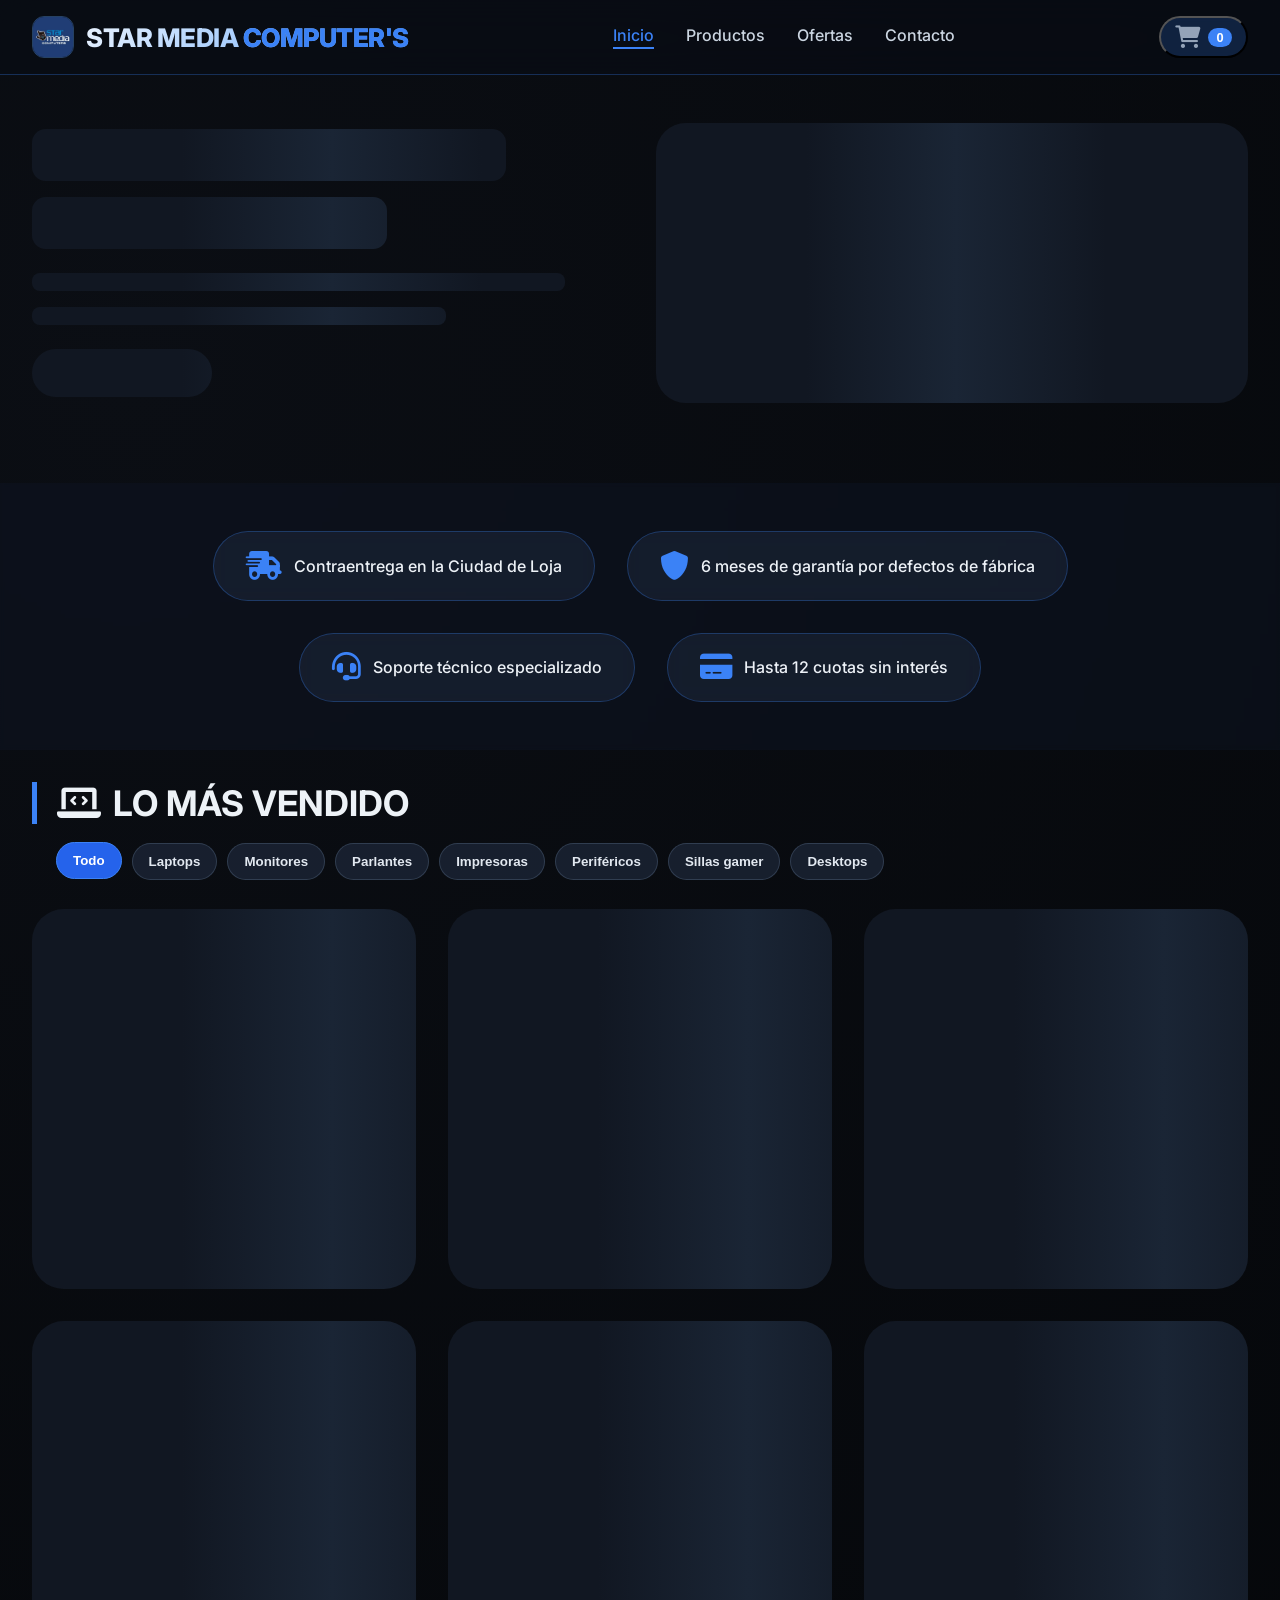
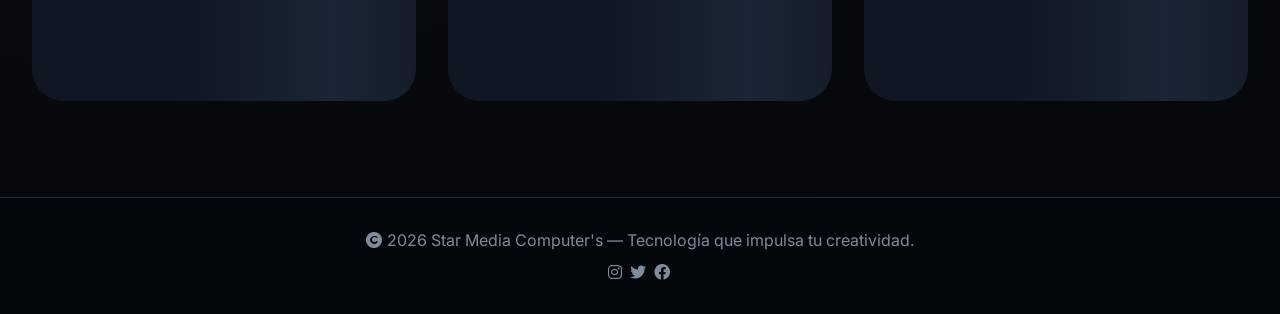
==== commit c4f9082e: "Add files via upload" ====
--- a/index.html
+++ b/index.html
@@ -627,6 +627,50 @@
         @keyframes fadeUp {
             to { opacity: 1; transform: translateY(0); }
         }
+
+        /* ── SKELETON LOADER ── */
+        @keyframes shimmer {
+            0%   { background-position: -600px 0; }
+            100% { background-position:  600px 0; }
+        }
+        .skeleton {
+            background: linear-gradient(90deg, #111722 25%, #1a2535 50%, #111722 75%);
+            background-size: 600px 100%;
+            animation: shimmer 1.4s infinite linear;
+            border-radius: 12px;
+        }
+
+        /* Hero skeleton */
+        .hero-skeleton {
+            display: flex;
+            flex-wrap: wrap;
+            align-items: center;
+            justify-content: space-between;
+            padding: 3rem 2rem 4rem;
+            max-width: 1400px;
+            margin: 0 auto;
+            gap: 2rem;
+        }
+        .hero-skeleton-text { flex: 1; min-width: 280px; display: flex; flex-direction: column; gap: 1rem; }
+        .hero-skeleton-text .sk-line-1 { height: 52px; width: 80%; border-radius: 14px; }
+        .hero-skeleton-text .sk-line-2 { height: 52px; width: 60%; border-radius: 14px; }
+        .hero-skeleton-text .sk-sub    { height: 18px; width: 90%; border-radius: 8px; margin-top: .5rem; }
+        .hero-skeleton-text .sk-sub2   { height: 18px; width: 70%; border-radius: 8px; }
+        .hero-skeleton-text .sk-btn    { height: 48px; width: 180px; border-radius: 40px; margin-top: .5rem; }
+        .hero-skeleton-img  { flex: 1; min-width: 280px; height: 280px; border-radius: 30px; }
+
+        /* Products skeleton */
+        .skeleton-grid {
+            display: grid;
+            grid-template-columns: repeat(auto-fill, minmax(290px, 1fr));
+            gap: 2rem;
+        }
+        .skeleton-card { border-radius: 32px; overflow: hidden; height: 380px; }
+
+        /* Fade in when real content loads */
+        .hero { opacity: 0; transition: opacity 0.4s ease; }
+        .hero.loaded { opacity: 1; }
+        .hero-image img { transition: opacity 0.4s ease; }
     </style>
 </head>
 <body>
@@ -649,14 +693,27 @@
 </header>
 
 <main>
-    <div class="hero">
+    <!-- Skeleton del hero (visible mientras Firebase carga) -->
+    <div class="hero-skeleton" id="heroSkeleton">
+        <div class="hero-skeleton-text">
+            <div class="skeleton sk-line-1"></div>
+            <div class="skeleton sk-line-2"></div>
+            <div class="skeleton sk-sub"></div>
+            <div class="skeleton sk-sub2"></div>
+            <div class="skeleton sk-btn"></div>
+        </div>
+        <div class="skeleton hero-skeleton-img"></div>
+    </div>
+
+    <!-- Hero real (oculto hasta que Firebase responda) -->
+    <div class="hero" id="heroSection" style="display:none;">
         <div class="hero-text">
             <h1>Potencia creativa.<br>Rendimiento sin límites.</h1>
             <p>En Star Media Computer's encuentras laptops, monitores, periféricos y equipos para creadores. Calidad profesional, diseño limpio y soporte experto.</p>
             <button class="btn-primary" id="exploreBtn"><i class="fas fa-arrow-right" aria-hidden="true"></i> Explorar colección</button>
         </div>
         <div class="hero-image">
-            <img src="https://images.unsplash.com/photo-1587831990711-23ca6441447b?w=600&h=400&fit=crop" alt="Setup profesional con monitor y teclado">
+            <img src="" alt="Portada de la tienda" id="heroImg">
         </div>
     </div>
 
@@ -684,7 +741,15 @@
             <button class="category-btn" data-filter="desktops">Desktops</button>
         </div>
 
-        <div class="product-grid" id="productGrid" role="list"></div>
+        <div class="skeleton-grid" id="productsSkeleton">
+            <div class="skeleton skeleton-card"></div>
+            <div class="skeleton skeleton-card"></div>
+            <div class="skeleton skeleton-card"></div>
+            <div class="skeleton skeleton-card"></div>
+            <div class="skeleton skeleton-card"></div>
+            <div class="skeleton skeleton-card"></div>
+        </div>
+        <div class="product-grid" id="productGrid" role="list" style="display:none;"></div>
     </section>
 </main>
 
@@ -967,6 +1032,12 @@
     // ─────────────────────────────────────────────
     function renderProducts(list = products) {
         if (!productGrid) return;
+
+        // Ocultar skeleton, mostrar grid real
+        const skeleton = document.getElementById('productsSkeleton');
+        if (skeleton) skeleton.style.display = 'none';
+        productGrid.style.display = 'grid';
+
         productGrid.innerHTML = '';
         if (list.length === 0) {
             productGrid.innerHTML = `<p style="color:#64748b;padding:2rem;">No hay productos en esta categoría.</p>`;
@@ -1033,18 +1104,43 @@
     }
 
     // ─────────────────────────────────────────────
-    // APLICAR HERO DESDE FIRESTORE
+    // APLICAR HERO DESDE FIRESTORE (sin parpadeo)
     // ─────────────────────────────────────────────
     function applyHero(h) {
-        if (!h) return;
+        const data = h || DEFAULT_HERO;
+        const heroSection = document.getElementById('heroSection');
+        const heroSkeleton = document.getElementById('heroSkeleton');
+
+        // Aplicar datos al hero real
         const h1 = document.querySelector('.hero-text h1');
-        if (h1) h1.innerHTML = `${sanitize(h.title1 || DEFAULT_HERO.title1)}<br>${sanitize(h.title2 || DEFAULT_HERO.title2)}`;
+        if (h1) h1.innerHTML = `${sanitize(data.title1 || DEFAULT_HERO.title1)}<br>${sanitize(data.title2 || DEFAULT_HERO.title2)}`;
+
         const sub = document.querySelector('.hero-text p');
-        if (sub) sub.textContent = h.subtitle || DEFAULT_HERO.subtitle;
+        if (sub) sub.textContent = data.subtitle || DEFAULT_HERO.subtitle;
+
         const cta = document.getElementById('exploreBtn');
-        if (cta) cta.innerHTML = `<i class="fas fa-arrow-right" aria-hidden="true"></i> ${sanitize(h.cta || DEFAULT_HERO.cta)}`;
-        const img = document.querySelector('.hero-image img');
-        if (img && h.image) { img.src = h.image; img.alt = 'Portada de la tienda'; }
+        if (cta) cta.innerHTML = `<i class="fas fa-arrow-right" aria-hidden="true"></i> ${sanitize(data.cta || DEFAULT_HERO.cta)}`;
+
+        const imgEl = document.getElementById('heroImg');
+        if (imgEl) {
+            const src = data.image || DEFAULT_HERO.image;
+            // Precargar imagen antes de mostrar el hero
+            const preloader = new Image();
+            preloader.onload = () => {
+                imgEl.src = src;
+                // Ocultar skeleton, mostrar hero real
+                heroSkeleton.style.display = 'none';
+                heroSection.style.display = 'flex';
+                requestAnimationFrame(() => heroSection.classList.add('loaded'));
+            };
+            preloader.onerror = () => {
+                imgEl.src = DEFAULT_HERO.image;
+                heroSkeleton.style.display = 'none';
+                heroSection.style.display = 'flex';
+                requestAnimationFrame(() => heroSection.classList.add('loaded'));
+            };
+            preloader.src = src;
+        }
     }
 
     // ─────────────────────────────────────────────
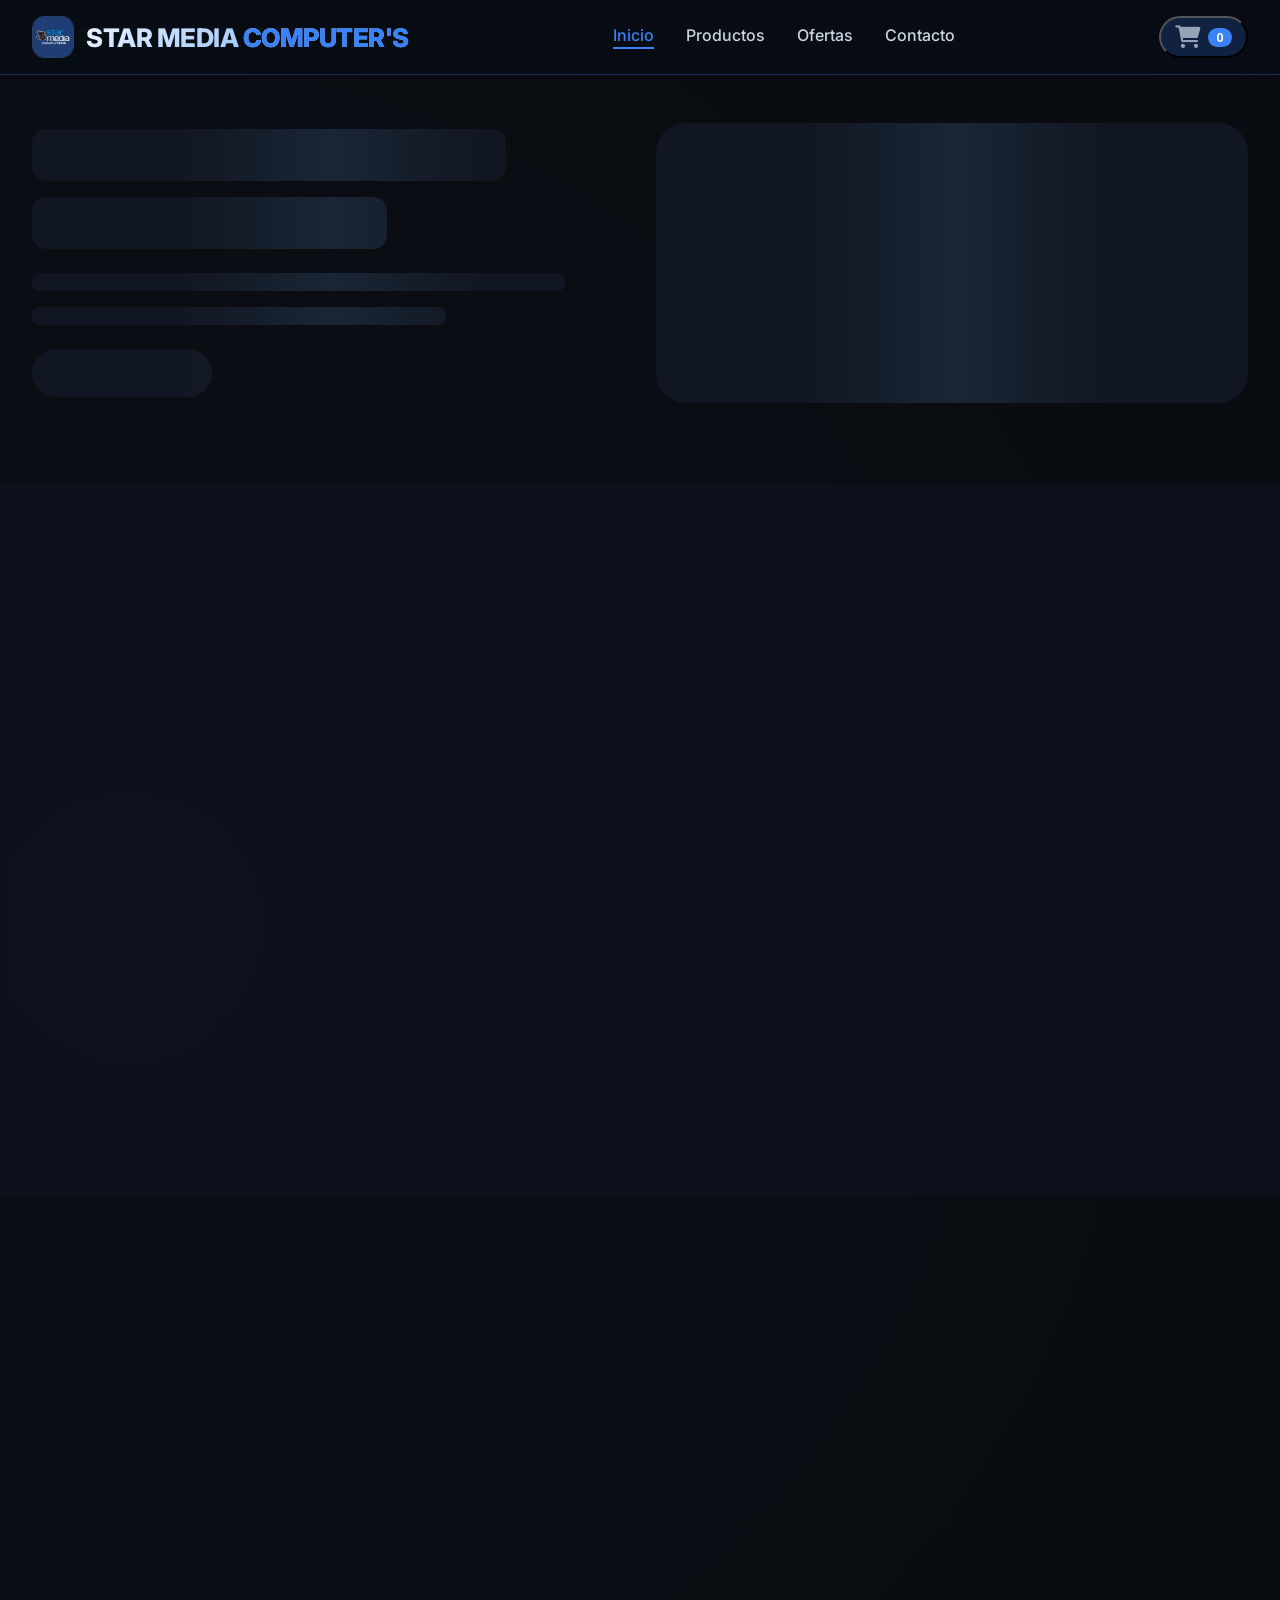
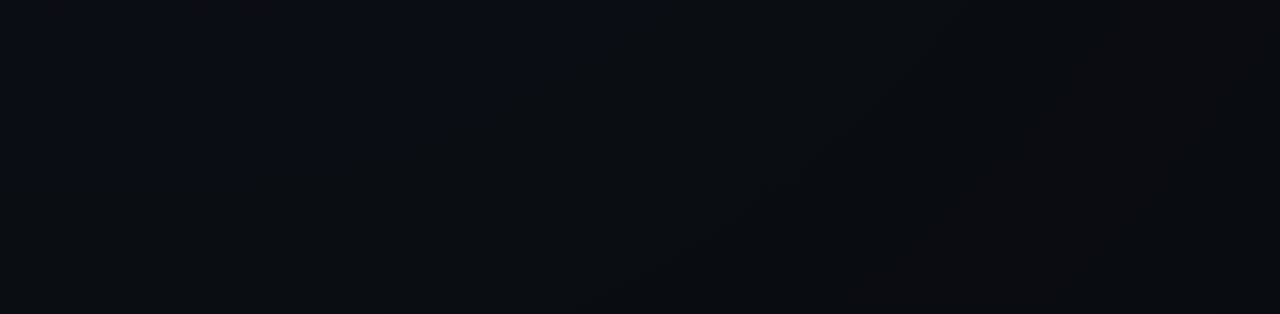
==== commit 06ef8a41: "Add files via upload" ====
--- a/index.html
+++ b/index.html
@@ -8,10 +8,22 @@
     <meta name="author" content="Star Media Computer's">
     <title>Star Media Computer's | Tienda de alto rendimiento</title>
 
+    <!-- DNS prefetch para recursos externos → menos latencia -->
+    <link rel="dns-prefetch" href="https://fonts.googleapis.com">
+    <link rel="dns-prefetch" href="https://fonts.gstatic.com">
+    <link rel="dns-prefetch" href="https://firestore.googleapis.com">
+    <link rel="dns-prefetch" href="https://images.unsplash.com">
+    <link rel="dns-prefetch" href="https://cdnjs.cloudflare.com">
+
     <link rel="preconnect" href="https://fonts.googleapis.com">
     <link rel="preconnect" href="https://fonts.gstatic.com" crossorigin>
-    <link href="https://fonts.googleapis.com/css2?family=Inter:opsz,wght@14..32,300;14..32,400;14..32,500;14..32,600;14..32,700;14..32,800&display=swap" rel="stylesheet">
-    <link rel="stylesheet" href="https://cdnjs.cloudflare.com/ajax/libs/font-awesome/6.0.0-beta3/css/all.min.css">
+
+    <!-- font-display=swap → texto visible inmediatamente, fuente carga después -->
+    <link href="https://fonts.googleapis.com/css2?family=Inter:opsz,wght@14..32,400;14..32,600;14..32,700;14..32,800&display=swap" rel="stylesheet">
+
+    <!-- Font Awesome con media trick → no bloquea el render -->
+    <link rel="stylesheet" href="https://cdnjs.cloudflare.com/ajax/libs/font-awesome/6.0.0-beta3/css/all.min.css" media="print" onload="this.media='all'">
+    <noscript><link rel="stylesheet" href="https://cdnjs.cloudflare.com/ajax/libs/font-awesome/6.0.0-beta3/css/all.min.css"></noscript>
 
     <style>
         * {
@@ -626,6 +638,18 @@
 
         @keyframes fadeUp {
             to { opacity: 1; transform: translateY(0); }
+        }
+
+        /* ── OPTIMIZACIÓN DE RENDIMIENTO ── */
+        /* Secciones fuera de pantalla no se renderizan hasta que son visibles */
+        .features        { content-visibility: auto; contain-intrinsic-size: 0 180px; }
+        .products-section{ content-visibility: auto; contain-intrinsic-size: 0 800px; }
+        footer           { content-visibility: auto; contain-intrinsic-size: 0 100px; }
+
+        /* Imágenes de producto con aspect-ratio fijo → evita layout shift (CLS) */
+        .product-img {
+            aspect-ratio: 400 / 260;
+            background: #111722;
         }
 
         /* ── SKELETON LOADER ── */
@@ -806,7 +830,7 @@
 <!-- Firebase SDK -->
 <script type="module">
     import { initializeApp } from "https://www.gstatic.com/firebasejs/11.6.0/firebase-app.js";
-    import { getFirestore, doc, getDoc, onSnapshot } from "https://www.gstatic.com/firebasejs/11.6.0/firebase-firestore.js";
+    import { getFirestore, doc, getDoc, onSnapshot, enableIndexedDbPersistence } from "https://www.gstatic.com/firebasejs/11.6.0/firebase-firestore.js";
 
     const firebaseConfig = {
         apiKey: "AIzaSyCnJ4vjMzJ9soVrKqSVegyWPK66IUb3QXs",
@@ -820,6 +844,9 @@
 
     const app = initializeApp(firebaseConfig);
     const db  = getFirestore(app);
+
+    // Cache offline → segunda visita carga datos al instante desde disco
+    enableIndexedDbPersistence(db).catch(() => {/* modo privado no lo soporta, ignorar */});
 
     // ─────────────────────────────────────────────
     // DATOS DEFAULT
@@ -892,8 +919,33 @@
     }
 
     // ─────────────────────────────────────────────
-    // CARRITO (localStorage — solo del navegador del cliente)
-    // ─────────────────────────────────────────────
+    // OPTIMIZACIÓN DE IMÁGENES
+    // ─────────────────────────────────────────────
+
+    // Ajusta URLs de Unsplash al tamaño exacto necesario y añade formato WebP
+    function optimizeImg(url, w = 400, h = 260) {
+        if (!url) return '';
+        if (url.startsWith('data:')) return url; // base64, no tocar
+        if (url.includes('unsplash.com')) {
+            // Reemplaza parámetros con tamaño óptimo + formato auto (WebP si el navegador lo soporta)
+            const base = url.split('?')[0];
+            return `${base}?w=${w}&h=${h}&fit=crop&auto=format&q=75`;
+        }
+        return url;
+    }
+
+    // IntersectionObserver para lazy-load real de imágenes
+    const imgObserver = new IntersectionObserver((entries) => {
+        entries.forEach(entry => {
+            if (!entry.isIntersecting) return;
+            const img = entry.target;
+            if (img.dataset.src) {
+                img.src = img.dataset.src;
+                img.removeAttribute('data-src');
+            }
+            imgObserver.unobserve(img);
+        });
+    }, { rootMargin: '200px' }); // empieza a cargar 200px antes de que sea visible
     function saveCart()  { localStorage.setItem('cart', JSON.stringify(cart)); }
     function loadCart()  {
         try {
@@ -1051,12 +1103,20 @@
             card.setAttribute('aria-label', `${prod.name} - ${money(prod.price)}`);
             card.dataset.type = prod.type;
             card.style.animationDelay = `${idx * 0.05}s`;
+
             const priceHTML = prod.oldPrice > prod.price
                 ? `${money(prod.price)} <small>${money(prod.oldPrice)}</small>`
                 : money(prod.price);
+
+            // Primeras 4 tarjetas cargan inmediato, el resto lazy
+            const optimizedSrc = optimizeImg(prod.image, 400, 260);
+            const imgAttrs = idx < 4
+                ? `src="${sanitize(optimizedSrc)}" loading="eager"`
+                : `data-src="${sanitize(optimizedSrc)}" src="data:image/svg+xml,%3Csvg xmlns='http://www.w3.org/2000/svg' viewBox='0 0 400 260'%3E%3Crect width='400' height='260' fill='%23111722'/%3E%3C/svg%3E" loading="lazy"`;
+
             card.innerHTML = `
                 <div class="product-img-wrapper">
-                    <img class="product-img" src="${sanitize(prod.image)}" alt="${sanitize(prod.name)}" loading="lazy">
+                    <img class="product-img" ${imgAttrs} alt="${sanitize(prod.name)}" width="400" height="260">
                     <span class="product-badge-overlay">${sanitize(prod.badge)}</span>
                 </div>
                 <div class="product-info">
@@ -1070,11 +1130,18 @@
                         <i class="fas fa-cart-plus" aria-hidden="true"></i> Añadir al carrito
                     </button>
                 </div>`;
+
             card.addEventListener('click', e => { if (e.target.closest('.btn-add')) return; openProduct(prod.id); });
             card.addEventListener('keydown', e => {
                 if ((e.key === 'Enter' || e.key === ' ') && !e.target.closest('.btn-add')) { e.preventDefault(); openProduct(prod.id); }
             });
+
             productGrid.appendChild(card);
+
+            // Registrar imagen para lazy load si no es de las primeras 4
+            if (idx >= 4) {
+                imgObserver.observe(card.querySelector('.product-img'));
+            }
         });
         productGrid.querySelectorAll('.btn-add').forEach(btn => {
             btn.addEventListener('click', e => {
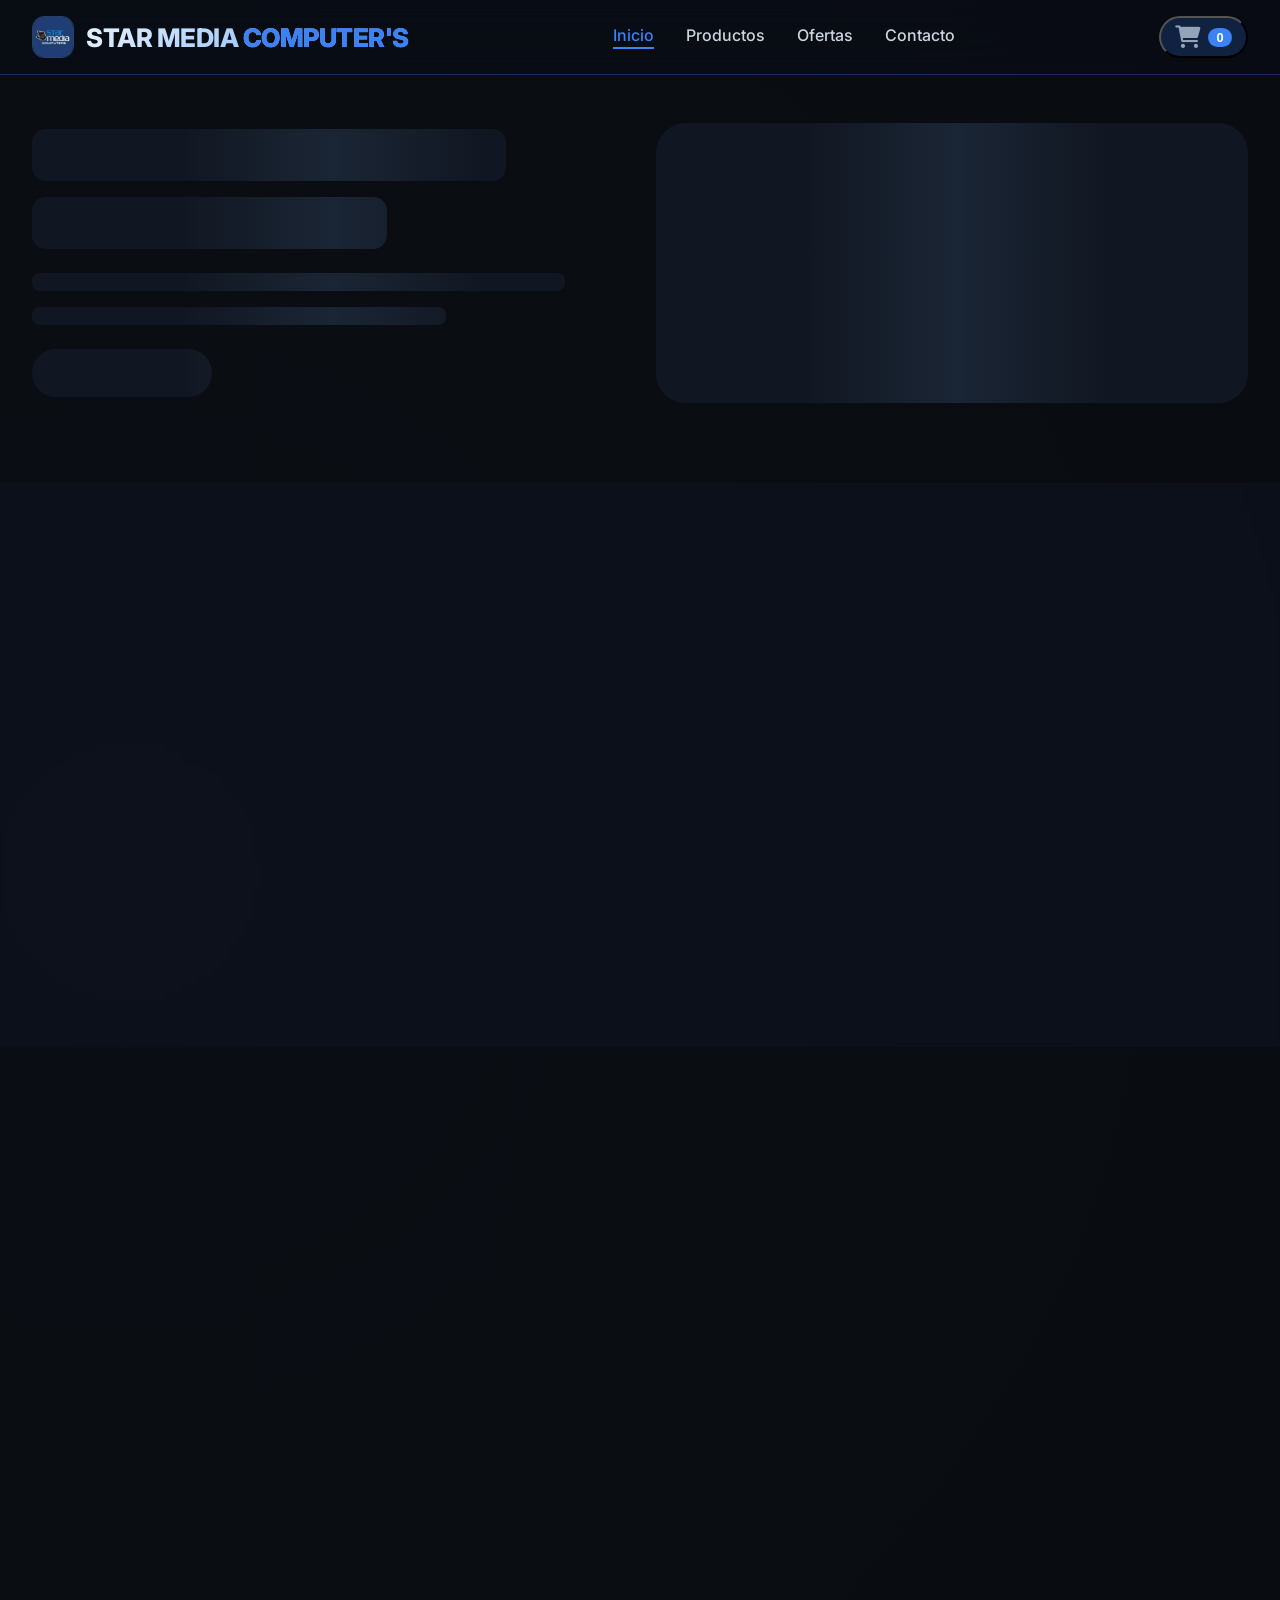
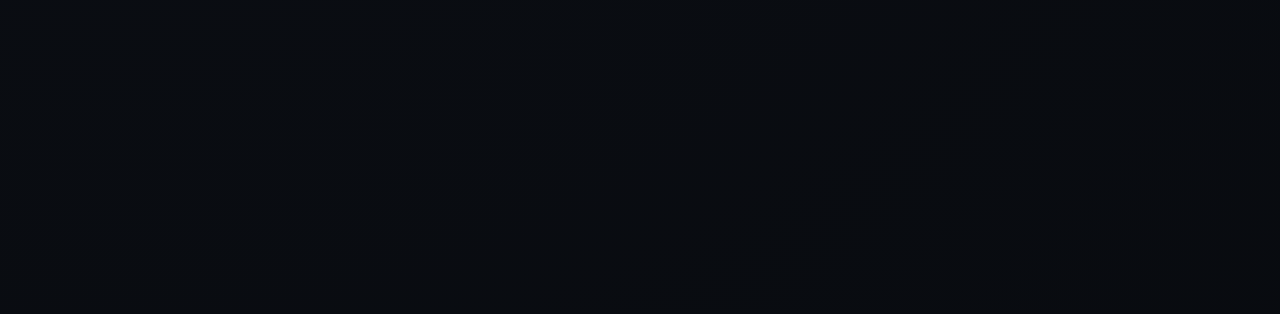
==== commit b7193005: "Add files via upload" ====
--- a/index.html
+++ b/index.html
@@ -613,27 +613,138 @@
         }
         .detail-close:hover { background: #334155; }
 
-        /* ── RESPONSIVE ── */
+        /* ═══════════════════════════════════════
+           RESPONSIVE — Mobile first
+        ═══════════════════════════════════════ */
+
+        /* ── TABLET (≤900px) ── */
         @media (max-width: 900px) {
             .product-detail { grid-template-columns: 1fr; }
-        }
-
-        @media (max-width: 700px) {
-            .header { padding: 1rem; }
-            .hero-text h1 { font-size: 2.2rem; }
-            .cart-panel { width: 100%; max-width: 100%; }
-            .categories { padding-left: 0; }
+
+            .hero {
+                flex-direction: column;
+                align-items: center;
+                text-align: center;
+                padding: 2.5rem 1.5rem 3rem;
+            }
+            .hero-text { min-width: unset; width: 100%; }
+            .hero-text p { max-width: 100%; margin-left: auto; margin-right: auto; }
+            .hero-image { width: 100%; max-width: 480px; margin: 0 auto; }
+            .hero-image img { width: 100%; border-radius: 20px; }
+
+            .hero-skeleton { flex-direction: column; padding: 2rem 1.5rem; }
+            .hero-skeleton-img { width: 100%; min-width: unset; height: 200px; }
+
+            .features { gap: 1rem; padding: 2rem 1rem; }
+            .feature-card { padding: 1rem 1.2rem; font-size: 0.9rem; }
+        }
+
+        /* ── MÓVIL (≤600px) ── */
+        @media (max-width: 600px) {
+
+            /* Header */
+            .header {
+                padding: 0.8rem 1rem;
+                gap: 0.6rem;
+            }
+            .logo { font-size: 1.1rem; gap: 8px; }
+            .logo img { width: 32px; height: 32px; }
             .nav-links {
                 width: 100%;
                 justify-content: center;
+                gap: 0.8rem;
+                font-size: 0.82rem;
+            }
+            .cart-icon { padding: 7px 12px; }
+
+            /* Hero */
+            .hero {
+                padding: 1.8rem 1rem 2.5rem;
+                gap: 1.5rem;
+            }
+            .hero-text h1 {
+                font-size: 1.9rem;
+                line-height: 1.15;
+            }
+            .hero-text p {
+                font-size: 0.95rem;
+                margin: 1rem 0;
+                line-height: 1.6;
+            }
+            .btn-primary {
+                padding: 11px 24px;
+                font-size: 0.9rem;
+                width: 100%;
+                justify-content: center;
+            }
+            .hero-image { max-width: 100%; }
+            .hero-image img { border-radius: 16px; }
+
+            /* Hero skeleton móvil */
+            .hero-skeleton { padding: 1.5rem 1rem; gap: 1.2rem; }
+            .hero-skeleton-text .sk-line-1 { height: 36px; }
+            .hero-skeleton-text .sk-line-2 { height: 36px; }
+            .hero-skeleton-img { height: 180px; }
+
+            /* Features */
+            .features {
+                flex-direction: column;
+                align-items: stretch;
+                padding: 1.5rem 1rem;
+                gap: 0.8rem;
+            }
+            .feature-card {
+                border-radius: 16px;
+                padding: 0.9rem 1.2rem;
+                font-size: 0.88rem;
+            }
+
+            /* Productos */
+            .products-section { padding: 1.5rem 1rem 3rem; }
+            .section-title { font-size: 1.5rem; padding-left: 14px; }
+            .categories { padding-left: 0; gap: 8px; }
+            .category-btn { padding: 8px 12px; font-size: 0.8rem; }
+
+            .product-grid {
+                grid-template-columns: 1fr 1fr;
                 gap: 1rem;
-                font-size: 0.9rem;
             }
-            .product-title { font-size: 1.1rem; }
-            .price { font-size: 1.4rem; }
-            .btn-add { padding: 10px; font-size: 0.9rem; }
-            .product-detail { flex-direction: column; }
-            .product-detail-image { width: 100%; }
+            .product-img { height: 140px; }
+            .product-info { padding: 0.9rem; }
+            .product-title { font-size: 0.85rem; flex-direction: column; gap: 4px; }
+            .badge { font-size: 0.65rem; }
+            .specs { font-size: 0.75rem; margin: 6px 0; }
+            .price { font-size: 1.1rem; margin: 6px 0; }
+            .price small { font-size: 0.7rem; display: block; margin-left: 0; }
+            .btn-add { padding: 9px; font-size: 0.8rem; border-radius: 30px; }
+
+            /* Skeleton grid móvil */
+            .skeleton-grid { grid-template-columns: 1fr 1fr; gap: 1rem; }
+            .skeleton-card { height: 260px; }
+
+            /* Modal carrito */
+            .cart-panel { width: 100%; max-width: 100%; padding: 1.2rem; }
+            .cart-header { font-size: 1.2rem; }
+            .cart-item { padding: 10px; border-radius: 16px; }
+            .cart-item-info h4 { font-size: 0.88rem; }
+            .cart-total { font-size: 1.2rem; }
+
+            /* Modal detalle producto */
+            .product-detail { grid-template-columns: 1fr; gap: 1rem; }
+            .product-detail-image { border-radius: 16px; }
+            .product-detail h2 { font-size: 1.3rem; }
+            .detail-price { font-size: 1.5rem; }
+
+            /* Footer */
+            footer { padding: 1.5rem 1rem; font-size: 0.85rem; }
+        }
+
+        /* ── MÓVIL PEQUEÑO (≤380px) ── */
+        @media (max-width: 380px) {
+            .hero-text h1 { font-size: 1.6rem; }
+            .product-grid { grid-template-columns: 1fr; }
+            .skeleton-grid { grid-template-columns: 1fr; }
+            .nav-links { font-size: 0.76rem; gap: 0.6rem; }
         }
 
         @keyframes fadeUp {
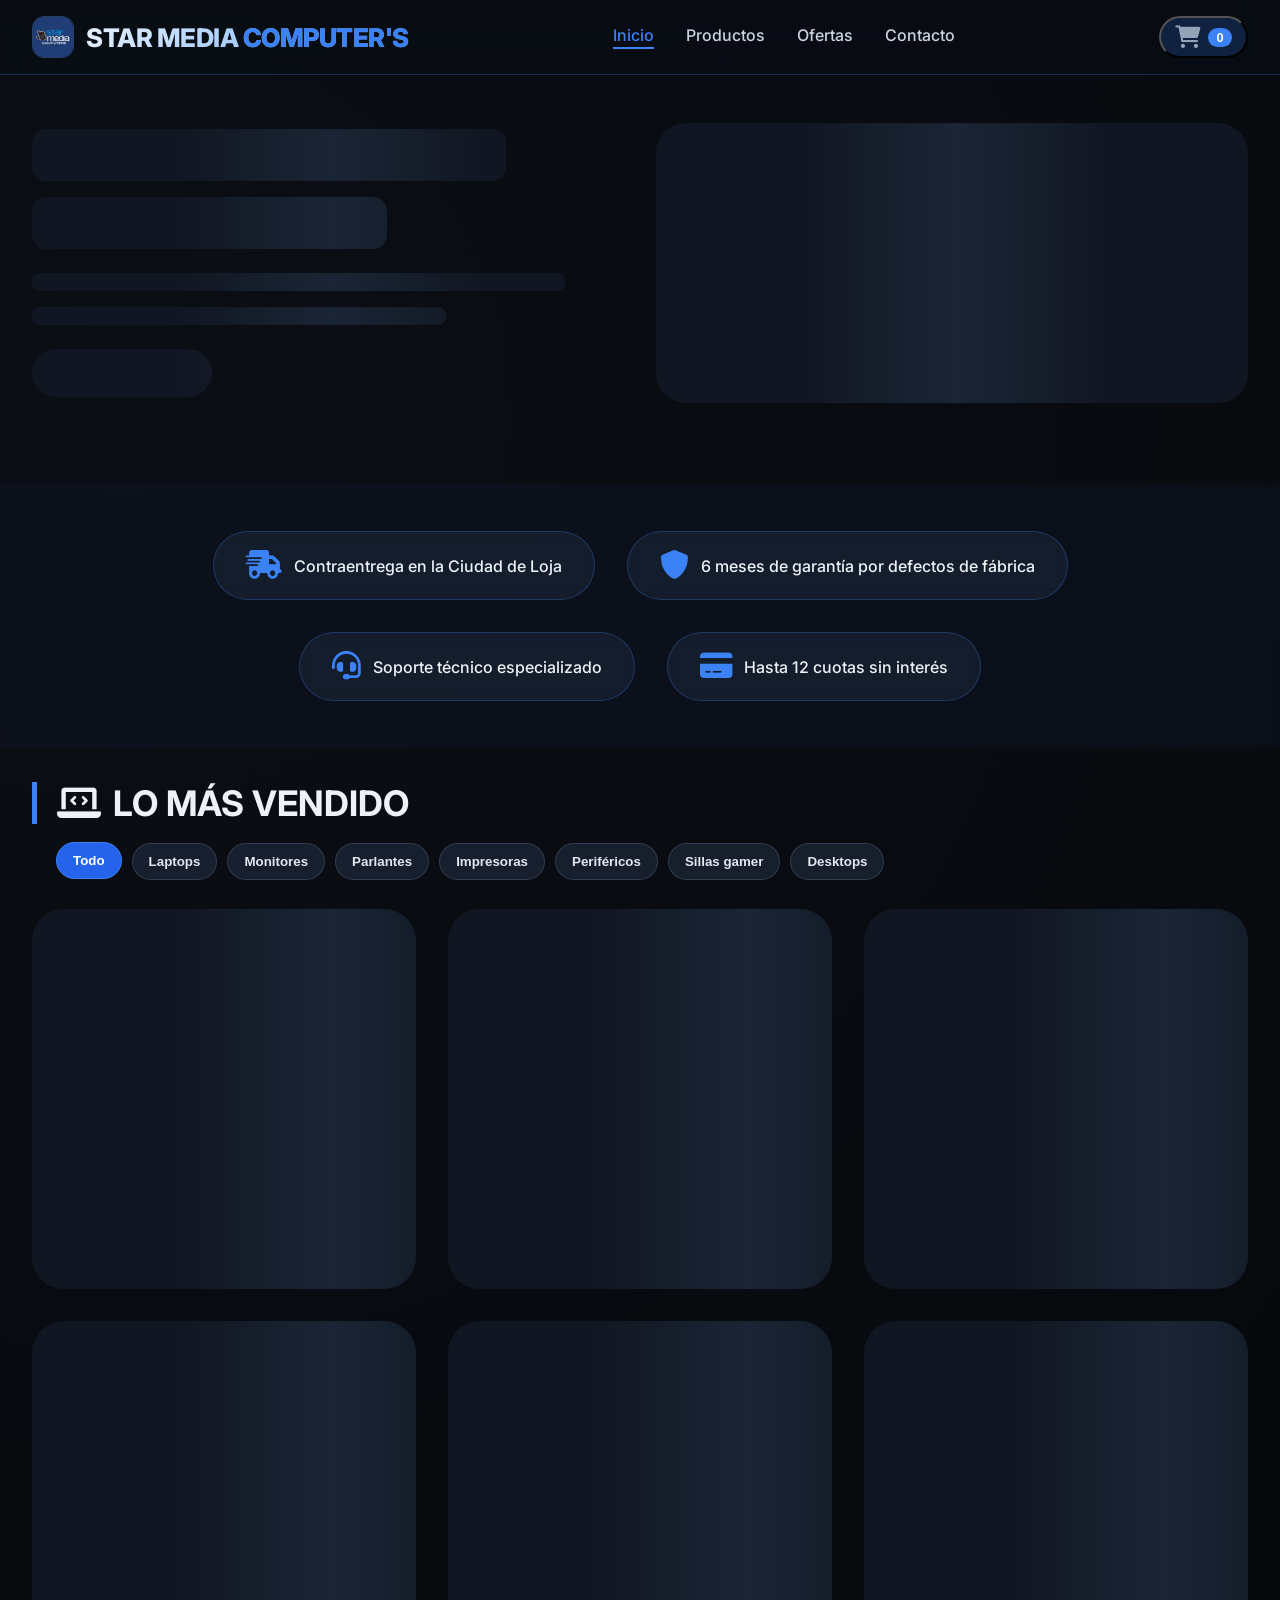
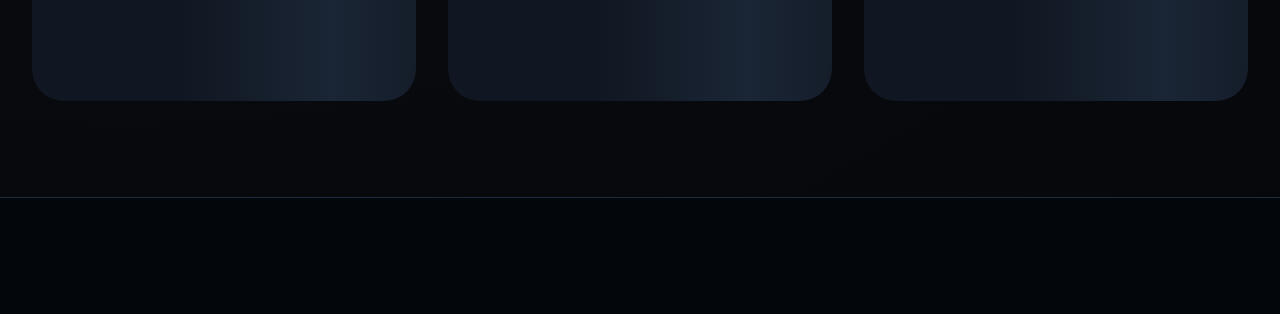
==== commit 783ba0f2: "Add files via upload" ====
--- a/index.html
+++ b/index.html
@@ -819,7 +819,7 @@
         <a href="#" id="inicioBtn" class="active">Inicio</a>
         <a href="#" id="productosBtn">Productos</a>
         <a href="#" id="ofertasBtn">Ofertas</a>
-        <a href="https://wa.me/593991603927" target="_blank" rel="noopener noreferrer">Contacto</a>
+        <a href="https://wa.me/593980595293" target="_blank" rel="noopener noreferrer">Contacto</a>
     </nav>
     <button class="cart-icon" id="openCartBtn" aria-label="Abrir carrito de compras">
         <i class="fas fa-shopping-cart" aria-hidden="true"></i>
@@ -1185,7 +1185,7 @@
         cart.forEach(p => { message += `- ${p.name} x${p.quantity} (${money(p.price)})\n`; });
         const { total } = recalcCartTotals();
         message += `\nTotal: ${money(total)}`;
-        window.open(`https://wa.me/593991603927?text=${encodeURIComponent(message)}`, '_blank', 'noopener,noreferrer');
+        window.open(`https://wa.me/593980595293?text=${encodeURIComponent(message)}`, '_blank', 'noopener,noreferrer');
         cart = []; saveCart(); renderCartModal(); closeCart();
         showToast('✅ Pedido preparado en WhatsApp');
     }
